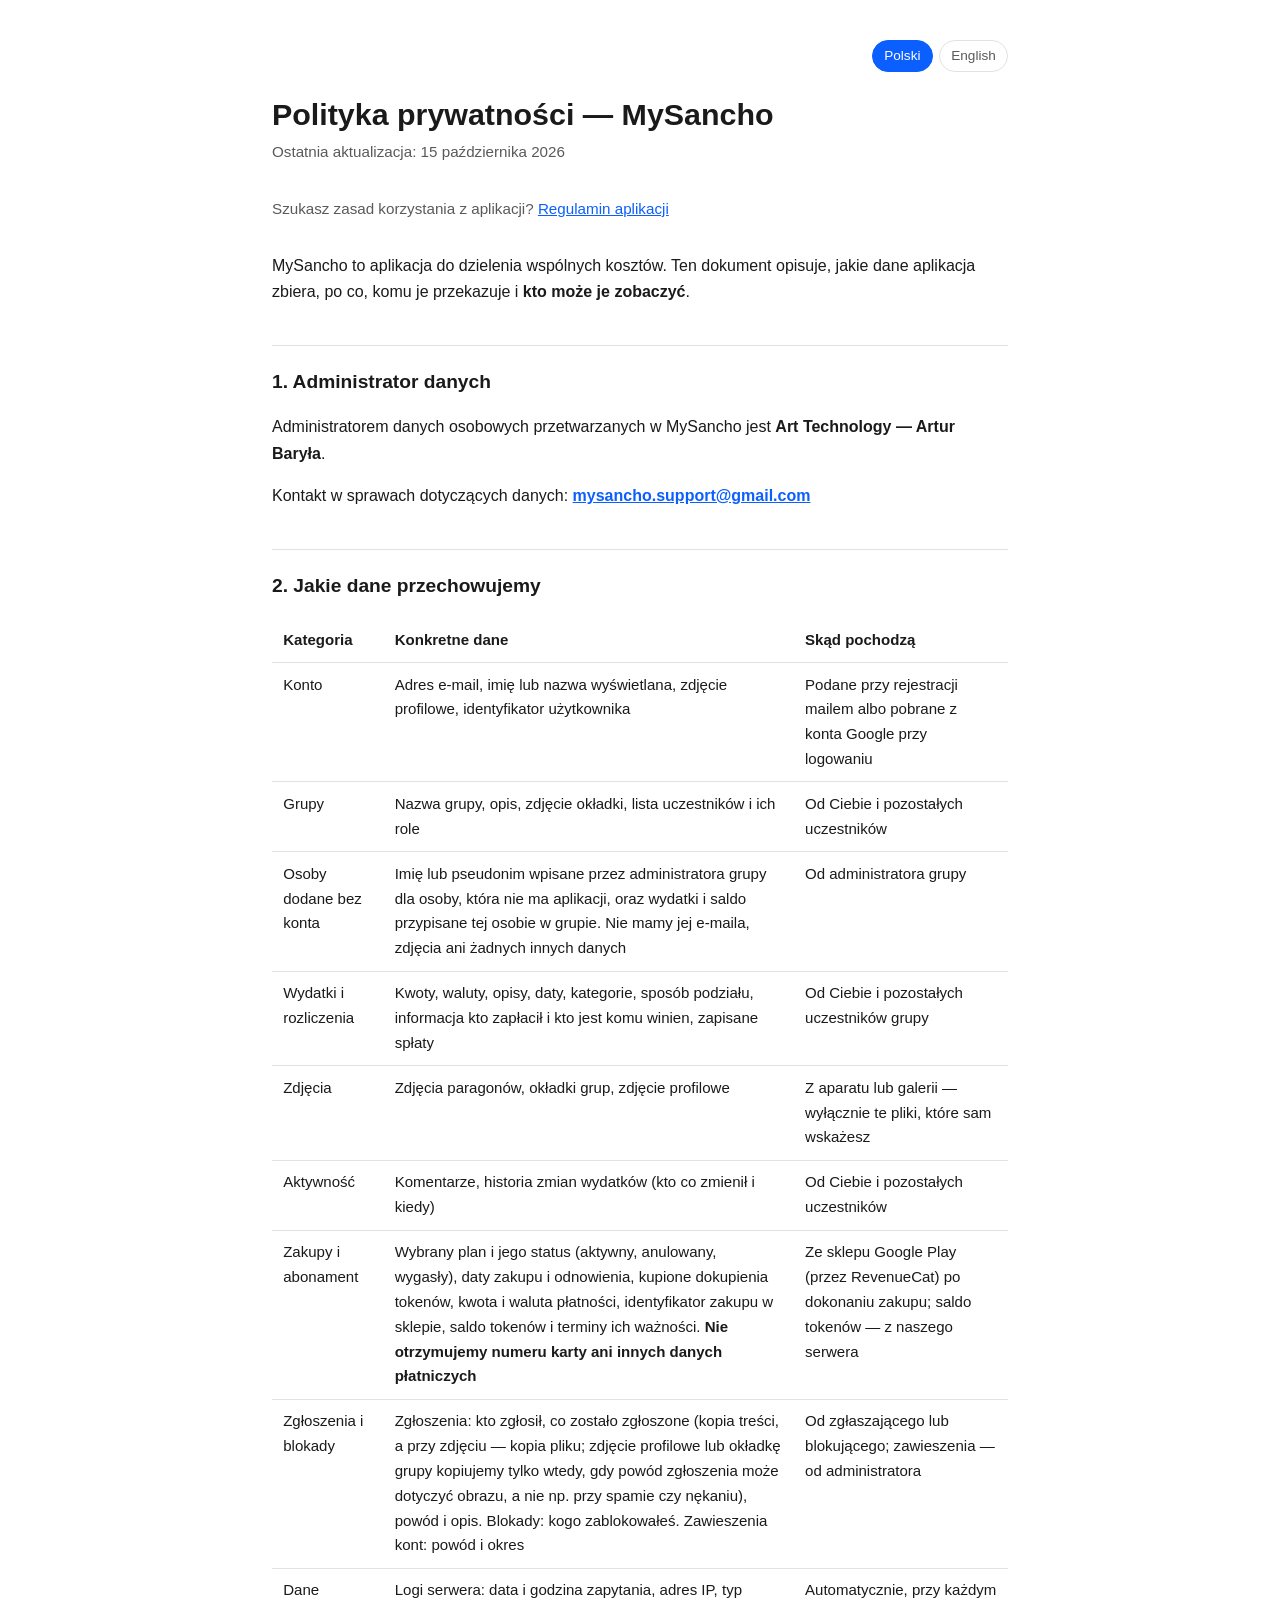
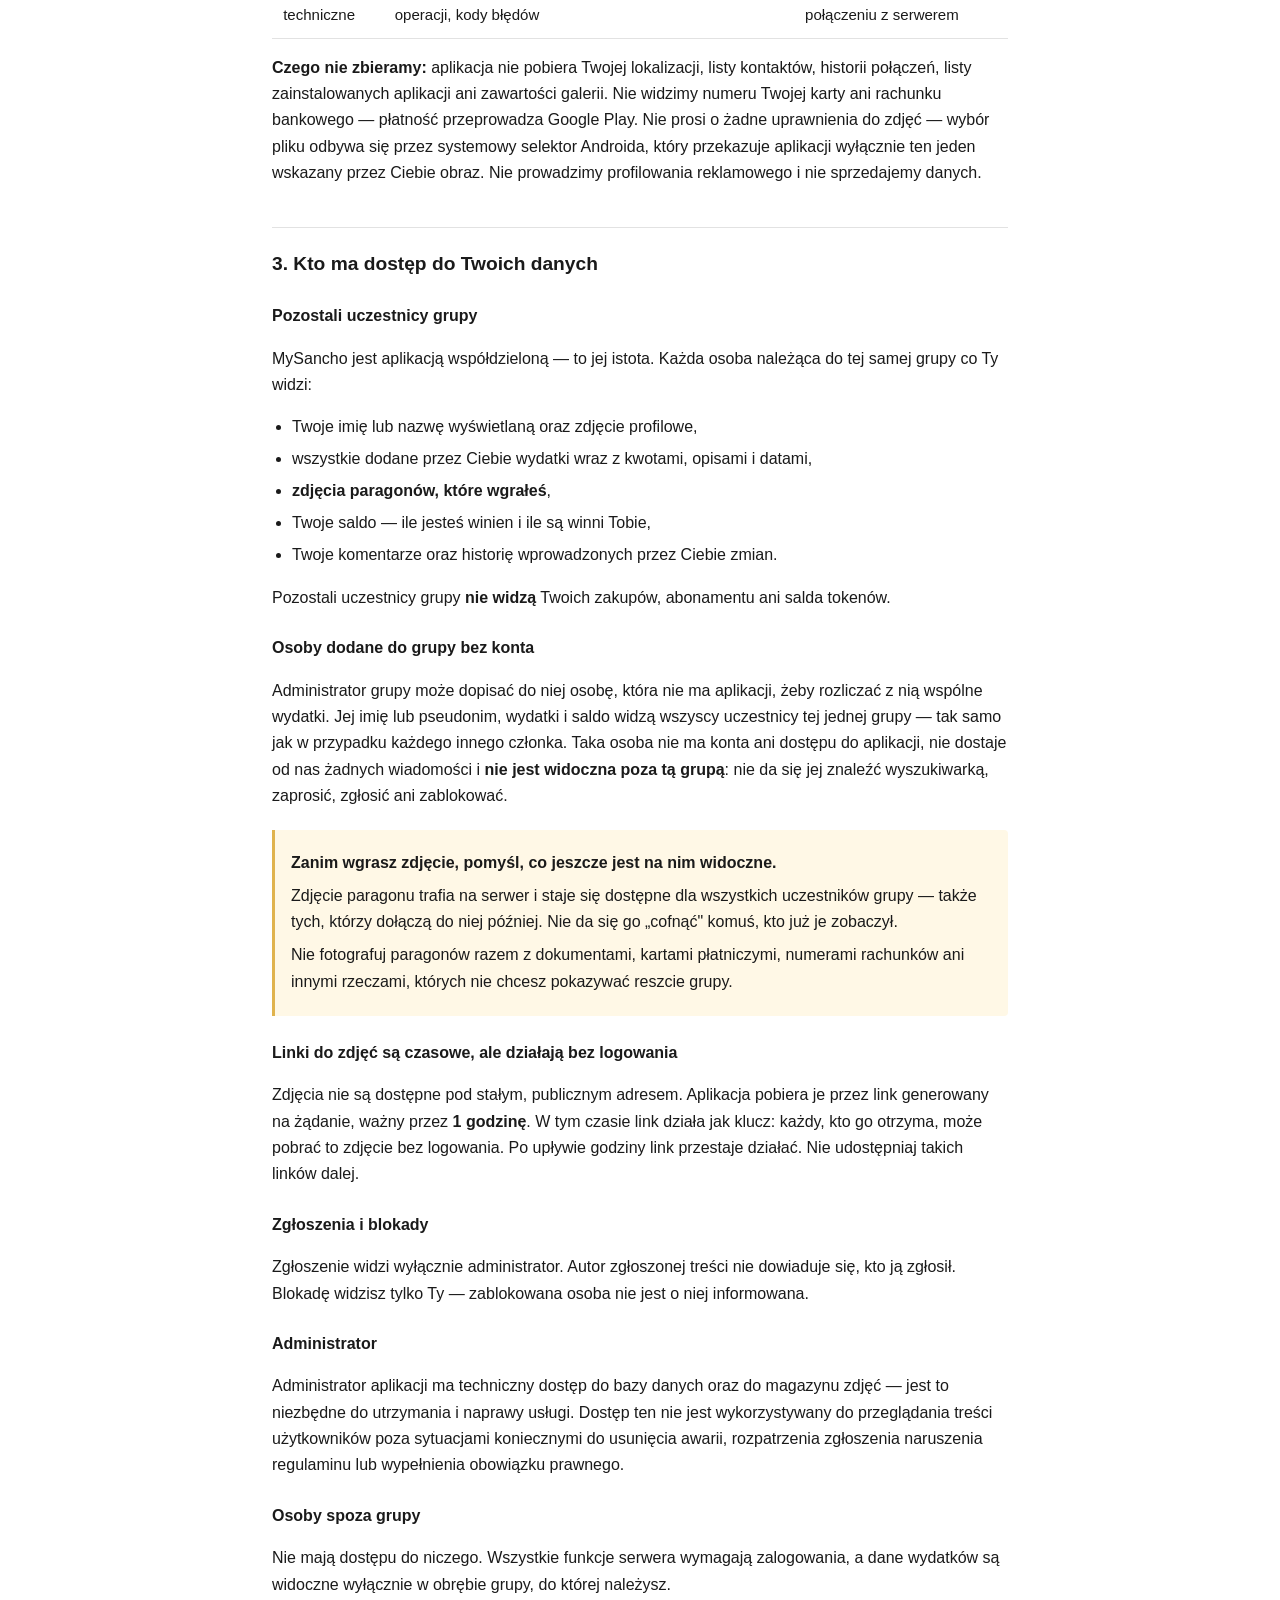
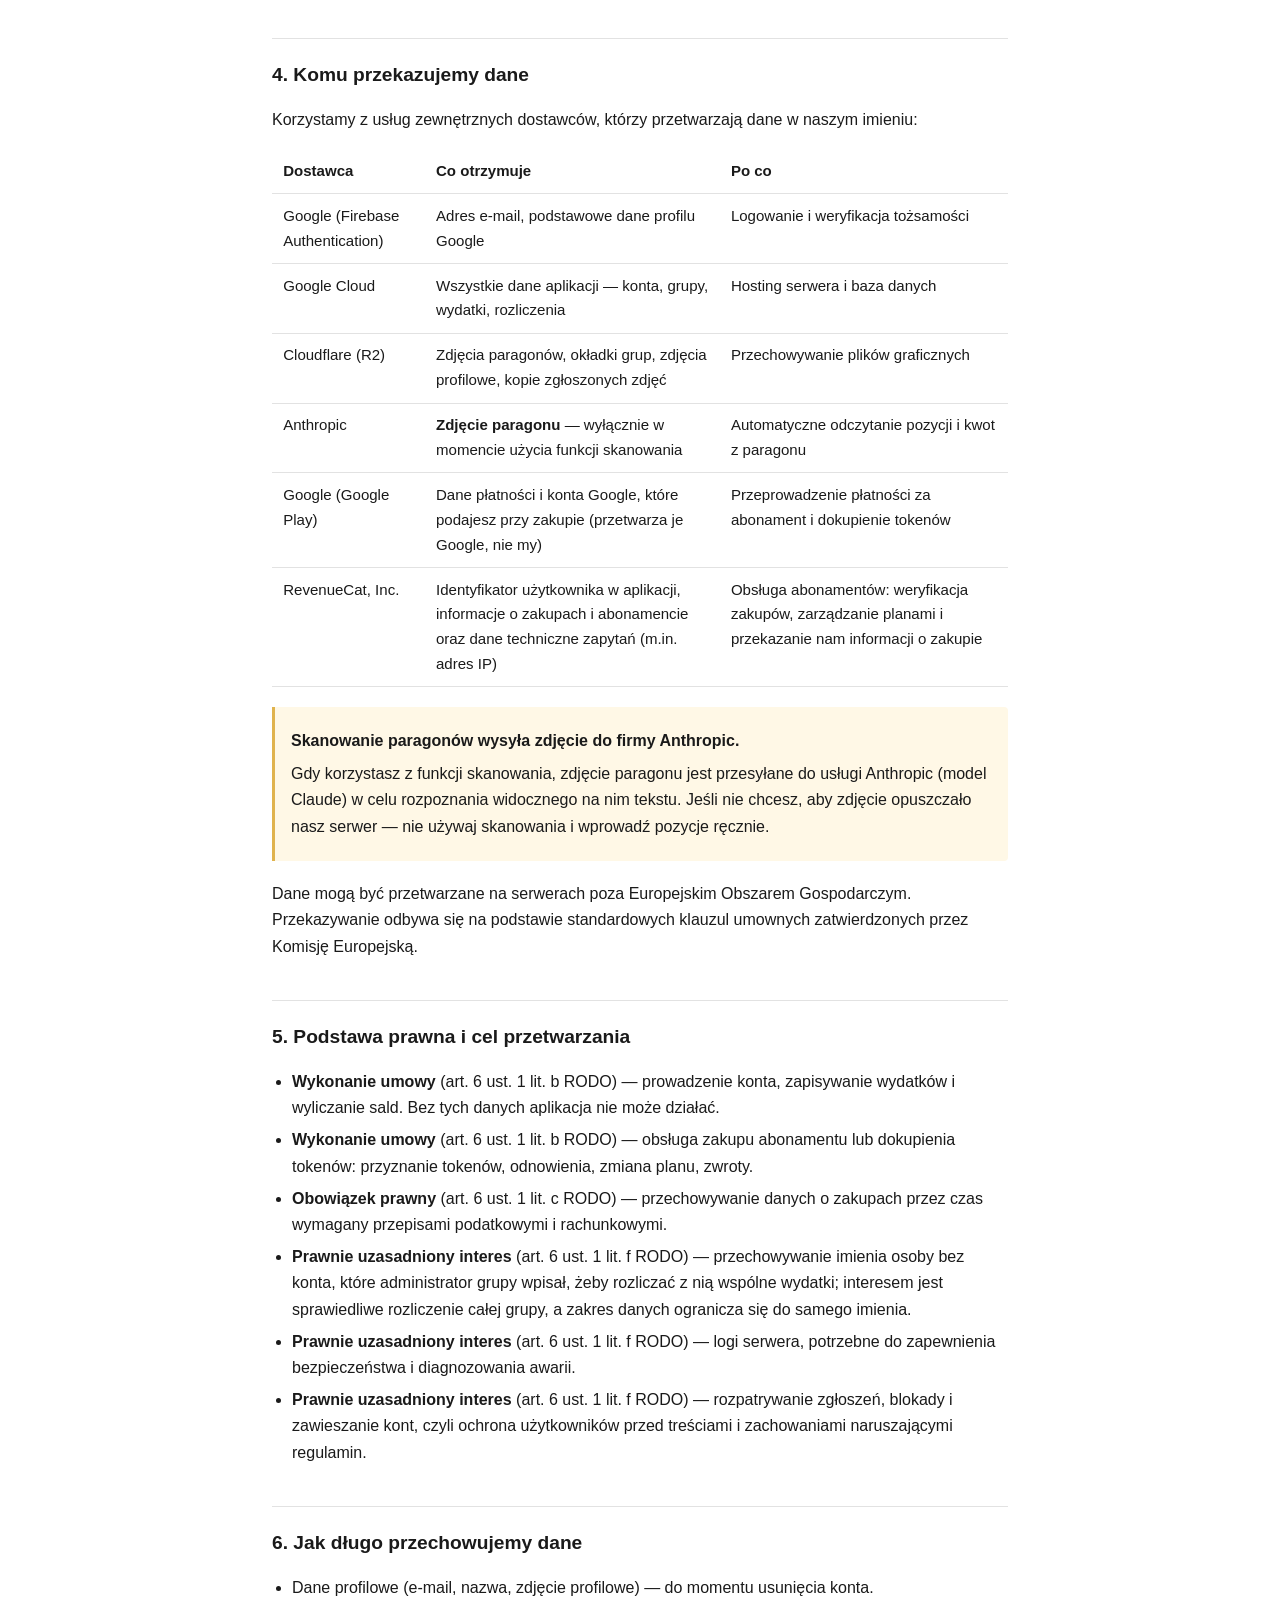
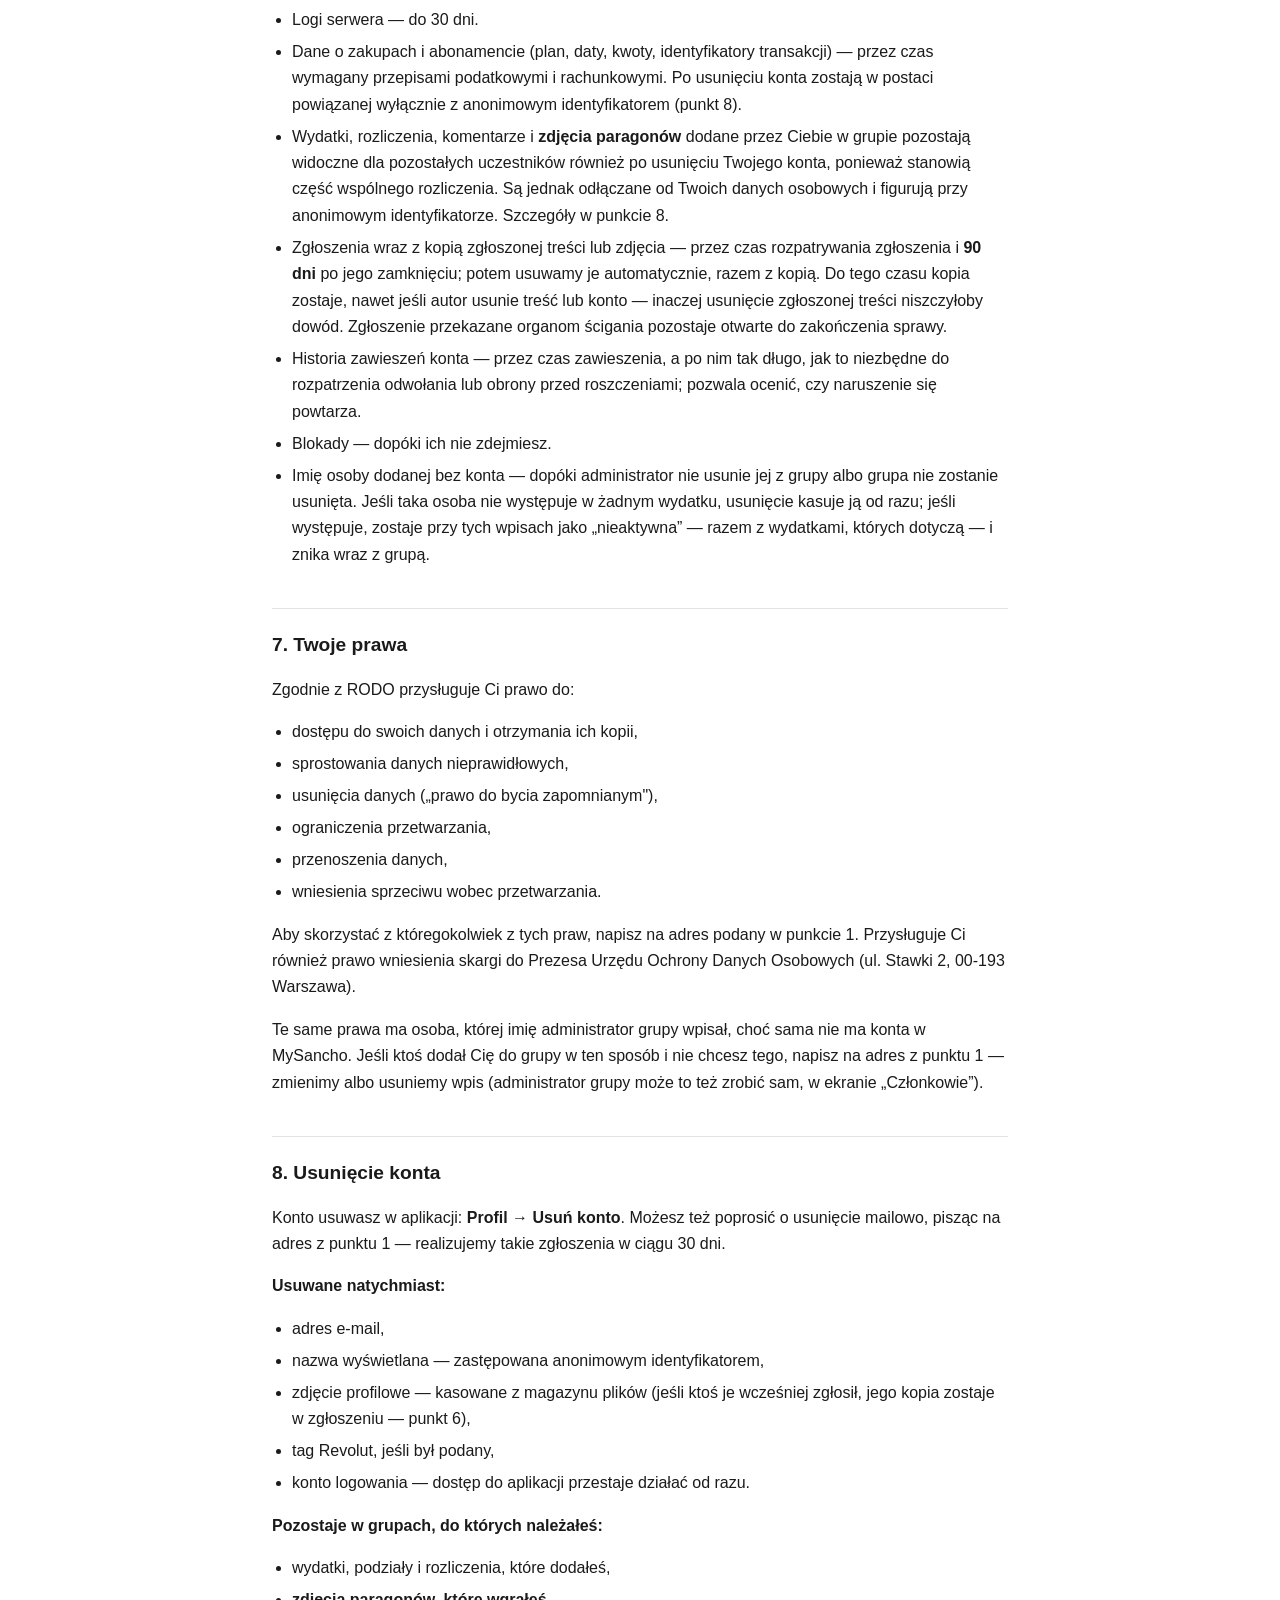
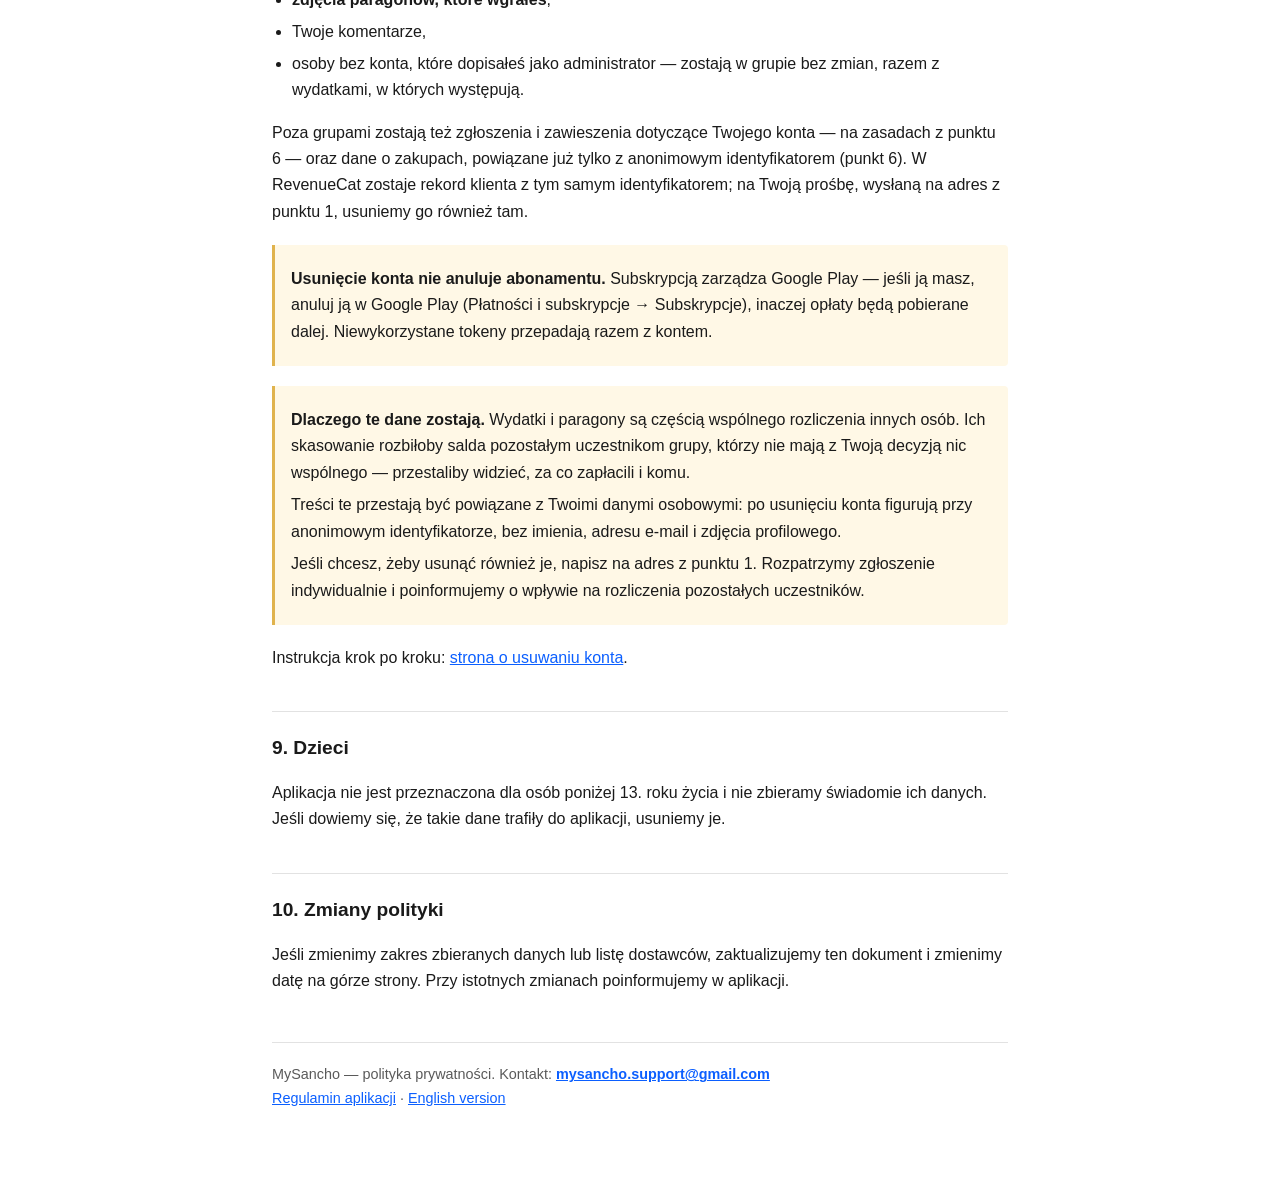
==== index.html @ 20e9b4b0 "docs: people without an account — terms exception, privacy category, retention and rights An adminis" ====
<!doctype html>
<html lang="pl">
<head>
<meta charset="utf-8">
<meta name="viewport" content="width=device-width, initial-scale=1">
<title>Polityka prywatności — MySancho</title>
<link rel="alternate" hreflang="pl" href="https://arturbaryla.github.io/mysancho-legal/">
<link rel="alternate" hreflang="en" href="https://arturbaryla.github.io/mysancho-legal/privacy-en.html">
<link rel="stylesheet" href="style.css">
</head>
<body>
<main>

<nav class="langbar" aria-label="Wybór języka">
  <a href="./" aria-current="page">Polski</a>
  <a href="privacy-en.html" hreflang="en">English</a>
</nav>

<h1>Polityka prywatności — MySancho</h1>
<p class="sub">Ostatnia aktualizacja: 15 października 2026</p>
<p class="docnav">Szukasz zasad korzystania z aplikacji? <a href="terms.html">Regulamin aplikacji</a></p>

<p>MySancho to aplikacja do dzielenia wspólnych kosztów. Ten dokument opisuje, jakie dane
aplikacja zbiera, po co, komu je przekazuje i <strong>kto może je zobaczyć</strong>.</p>

<h2>1. Administrator danych</h2>
<p>Administratorem danych osobowych przetwarzanych w MySancho jest <strong>Art Technology — Artur Baryła</strong>.</p>
<p>Kontakt w sprawach dotyczących danych: <strong><a href="mailto:mysancho.support@gmail.com">mysancho.support@gmail.com</a></strong></p>

<h2>2. Jakie dane przechowujemy</h2>

<div class="table-wrap">
<table>
  <thead>
    <tr><th>Kategoria</th><th>Konkretne dane</th><th>Skąd pochodzą</th></tr>
  </thead>
  <tbody>
    <tr>
      <td>Konto</td>
      <td>Adres e-mail, imię lub nazwa wyświetlana, zdjęcie profilowe, identyfikator użytkownika</td>
      <td>Podane przy rejestracji mailem albo pobrane z konta Google przy logowaniu</td>
    </tr>
    <tr>
      <td>Grupy</td>
      <td>Nazwa grupy, opis, zdjęcie okładki, lista uczestników i ich role</td>
      <td>Od Ciebie i pozostałych uczestników</td>
    </tr>
    <tr>
      <td>Osoby dodane bez konta</td>
      <td>Imię lub pseudonim wpisane przez administratora grupy dla osoby, która nie ma aplikacji, oraz wydatki i saldo przypisane tej osobie w grupie. Nie mamy jej e-maila, zdjęcia ani żadnych innych danych</td>
      <td>Od administratora grupy</td>
    </tr>
    <tr>
      <td>Wydatki i rozliczenia</td>
      <td>Kwoty, waluty, opisy, daty, kategorie, sposób podziału, informacja kto zapłacił i kto jest komu winien, zapisane spłaty</td>
      <td>Od Ciebie i pozostałych uczestników grupy</td>
    </tr>
    <tr>
      <td>Zdjęcia</td>
      <td>Zdjęcia paragonów, okładki grup, zdjęcie profilowe</td>
      <td>Z aparatu lub galerii — wyłącznie te pliki, które sam wskażesz</td>
    </tr>
    <tr>
      <td>Aktywność</td>
      <td>Komentarze, historia zmian wydatków (kto co zmienił i kiedy)</td>
      <td>Od Ciebie i pozostałych uczestników</td>
    </tr>
    <tr>
      <td>Zakupy i abonament</td>
      <td>Wybrany plan i jego status (aktywny, anulowany, wygasły), daty zakupu i odnowienia, kupione dokupienia tokenów, kwota i waluta płatności, identyfikator zakupu w sklepie, saldo tokenów i terminy ich ważności. <strong>Nie otrzymujemy numeru karty ani innych danych płatniczych</strong></td>
      <td>Ze sklepu Google Play (przez RevenueCat) po dokonaniu zakupu; saldo tokenów — z naszego serwera</td>
    </tr>
    <tr>
      <td>Zgłoszenia i blokady</td>
      <td>Zgłoszenia: kto zgłosił, co zostało zgłoszone (kopia treści, a przy zdjęciu — kopia pliku; zdjęcie profilowe lub okładkę grupy kopiujemy tylko wtedy, gdy powód zgłoszenia może dotyczyć obrazu, a nie np. przy spamie czy nękaniu), powód i opis. Blokady: kogo zablokowałeś. Zawieszenia kont: powód i okres</td>
      <td>Od zgłaszającego lub blokującego; zawieszenia — od administratora</td>
    </tr>
    <tr>
      <td>Dane techniczne</td>
      <td>Logi serwera: data i godzina zapytania, adres IP, typ operacji, kody błędów</td>
      <td>Automatycznie, przy każdym połączeniu z serwerem</td>
    </tr>
  </tbody>
</table>
</div>

<p><strong>Czego nie zbieramy:</strong> aplikacja nie pobiera Twojej lokalizacji, listy kontaktów,
historii połączeń, listy zainstalowanych aplikacji ani zawartości galerii. Nie widzimy numeru
Twojej karty ani rachunku bankowego — płatność przeprowadza Google Play. Nie prosi o żadne
uprawnienia do zdjęć — wybór pliku odbywa się przez systemowy selektor Androida, który
przekazuje aplikacji wyłącznie ten jeden wskazany przez Ciebie obraz. Nie prowadzimy
profilowania reklamowego i nie sprzedajemy danych.</p>

<h2>3. Kto ma dostęp do Twoich danych</h2>

<h3>Pozostali uczestnicy grupy</h3>
<p>MySancho jest aplikacją współdzieloną — to jej istota. Każda osoba należąca do tej samej grupy
co Ty widzi:</p>
<ul>
  <li>Twoje imię lub nazwę wyświetlaną oraz zdjęcie profilowe,</li>
  <li>wszystkie dodane przez Ciebie wydatki wraz z kwotami, opisami i datami,</li>
  <li><strong>zdjęcia paragonów, które wgrałeś</strong>,</li>
  <li>Twoje saldo — ile jesteś winien i ile są winni Tobie,</li>
  <li>Twoje komentarze oraz historię wprowadzonych przez Ciebie zmian.</li>
</ul>
<p>Pozostali uczestnicy grupy <strong>nie widzą</strong> Twoich zakupów, abonamentu ani salda
tokenów.</p>

<h3>Osoby dodane do grupy bez konta</h3>
<p>Administrator grupy może dopisać do niej osobę, która nie ma aplikacji, żeby rozliczać z nią
wspólne wydatki. Jej imię lub pseudonim, wydatki i saldo widzą wszyscy uczestnicy tej jednej
grupy — tak samo jak w przypadku każdego innego członka. Taka osoba nie ma konta ani dostępu do
aplikacji, nie dostaje od nas żadnych wiadomości i <strong>nie jest widoczna poza tą grupą</strong>:
nie da się jej znaleźć wyszukiwarką, zaprosić, zgłosić ani zablokować.</p>

<div class="note">
  <p><strong>Zanim wgrasz zdjęcie, pomyśl, co jeszcze jest na nim widoczne.</strong></p>
  <p>Zdjęcie paragonu trafia na serwer i staje się dostępne dla wszystkich uczestników grupy —
  także tych, którzy dołączą do niej później. Nie da się go „cofnąć" komuś, kto już je zobaczył.</p>
  <p>Nie fotografuj paragonów razem z dokumentami, kartami płatniczymi, numerami rachunków ani
  innymi rzeczami, których nie chcesz pokazywać reszcie grupy.</p>
</div>

<h3>Linki do zdjęć są czasowe, ale działają bez logowania</h3>
<p>Zdjęcia nie są dostępne pod stałym, publicznym adresem. Aplikacja pobiera je przez link
generowany na żądanie, ważny przez <strong>1 godzinę</strong>. W tym czasie link działa jak klucz:
każdy, kto go otrzyma, może pobrać to zdjęcie bez logowania. Po upływie godziny link przestaje
działać. Nie udostępniaj takich linków dalej.</p>

<h3>Zgłoszenia i blokady</h3>
<p>Zgłoszenie widzi wyłącznie administrator. Autor zgłoszonej treści nie dowiaduje się, kto ją
zgłosił. Blokadę widzisz tylko Ty — zablokowana osoba nie jest o niej informowana.</p>

<h3>Administrator</h3>
<p>Administrator aplikacji ma techniczny dostęp do bazy danych oraz do magazynu zdjęć —
jest to niezbędne do utrzymania i naprawy usługi. Dostęp ten nie jest wykorzystywany do
przeglądania treści użytkowników poza sytuacjami koniecznymi do usunięcia awarii,
rozpatrzenia zgłoszenia naruszenia regulaminu lub wypełnienia obowiązku prawnego.</p>

<h3>Osoby spoza grupy</h3>
<p>Nie mają dostępu do niczego. Wszystkie funkcje serwera wymagają zalogowania, a dane wydatków
są widoczne wyłącznie w obrębie grupy, do której należysz.</p>

<h2>4. Komu przekazujemy dane</h2>

<p>Korzystamy z usług zewnętrznych dostawców, którzy przetwarzają dane w naszym imieniu:</p>

<div class="table-wrap">
<table>
  <thead>
    <tr><th>Dostawca</th><th>Co otrzymuje</th><th>Po co</th></tr>
  </thead>
  <tbody>
    <tr>
      <td>Google (Firebase Authentication)</td>
      <td>Adres e-mail, podstawowe dane profilu Google</td>
      <td>Logowanie i weryfikacja tożsamości</td>
    </tr>
    <tr>
      <td>Google Cloud</td>
      <td>Wszystkie dane aplikacji — konta, grupy, wydatki, rozliczenia</td>
      <td>Hosting serwera i baza danych</td>
    </tr>
    <tr>
      <td>Cloudflare (R2)</td>
      <td>Zdjęcia paragonów, okładki grup, zdjęcia profilowe, kopie zgłoszonych zdjęć</td>
      <td>Przechowywanie plików graficznych</td>
    </tr>
    <tr>
      <td>Anthropic</td>
      <td><strong>Zdjęcie paragonu</strong> — wyłącznie w momencie użycia funkcji skanowania</td>
      <td>Automatyczne odczytanie pozycji i kwot z paragonu</td>
    </tr>
    <tr>
      <td>Google (Google Play)</td>
      <td>Dane płatności i konta Google, które podajesz przy zakupie (przetwarza je Google, nie my)</td>
      <td>Przeprowadzenie płatności za abonament i dokupienie tokenów</td>
    </tr>
    <tr>
      <td>RevenueCat, Inc.</td>
      <td>Identyfikator użytkownika w aplikacji, informacje o zakupach i abonamencie oraz dane techniczne zapytań (m.in. adres IP)</td>
      <td>Obsługa abonamentów: weryfikacja zakupów, zarządzanie planami i przekazanie nam informacji o zakupie</td>
    </tr>
  </tbody>
</table>
</div>

<div class="note">
  <p><strong>Skanowanie paragonów wysyła zdjęcie do firmy Anthropic.</strong></p>
  <p>Gdy korzystasz z funkcji skanowania, zdjęcie paragonu jest przesyłane do usługi Anthropic
  (model Claude) w celu rozpoznania widocznego na nim tekstu. Jeśli nie chcesz, aby zdjęcie
  opuszczało nasz serwer — nie używaj skanowania i wprowadź pozycje ręcznie.</p>
</div>

<p>Dane mogą być przetwarzane na serwerach poza Europejskim Obszarem Gospodarczym.
Przekazywanie odbywa się na podstawie standardowych klauzul umownych zatwierdzonych przez
Komisję Europejską.</p>

<h2>5. Podstawa prawna i cel przetwarzania</h2>
<ul>
  <li><strong>Wykonanie umowy</strong> (art. 6 ust. 1 lit. b RODO) — prowadzenie konta, zapisywanie
  wydatków i wyliczanie sald. Bez tych danych aplikacja nie może działać.</li>
  <li><strong>Wykonanie umowy</strong> (art. 6 ust. 1 lit. b RODO) — obsługa zakupu abonamentu
  lub dokupienia tokenów: przyznanie tokenów, odnowienia, zmiana planu, zwroty.</li>
  <li><strong>Obowiązek prawny</strong> (art. 6 ust. 1 lit. c RODO) — przechowywanie danych
  o zakupach przez czas wymagany przepisami podatkowymi i rachunkowymi.</li>
  <li><strong>Prawnie uzasadniony interes</strong> (art. 6 ust. 1 lit. f RODO) — przechowywanie
  imienia osoby bez konta, które administrator grupy wpisał, żeby rozliczać z nią wspólne
  wydatki; interesem jest sprawiedliwe rozliczenie całej grupy, a zakres danych ogranicza się do
  samego imienia.</li>
  <li><strong>Prawnie uzasadniony interes</strong> (art. 6 ust. 1 lit. f RODO) — logi serwera,
  potrzebne do zapewnienia bezpieczeństwa i diagnozowania awarii.</li>
  <li><strong>Prawnie uzasadniony interes</strong> (art. 6 ust. 1 lit. f RODO) — rozpatrywanie
  zgłoszeń, blokady i zawieszanie kont, czyli ochrona użytkowników przed treściami
  i zachowaniami naruszającymi regulamin.</li>
</ul>

<h2>6. Jak długo przechowujemy dane</h2>
<ul>
  <li>Dane profilowe (e-mail, nazwa, zdjęcie profilowe) — do momentu usunięcia konta.</li>
  <li>Logi serwera — do 30 dni.</li>
  <li>Dane o zakupach i abonamencie (plan, daty, kwoty, identyfikatory transakcji) — przez czas
  wymagany przepisami podatkowymi i rachunkowymi. Po usunięciu konta zostają w postaci powiązanej
  wyłącznie z anonimowym identyfikatorem (punkt 8).</li>
  <li>Wydatki, rozliczenia, komentarze i <strong>zdjęcia paragonów</strong> dodane przez Ciebie
  w grupie pozostają widoczne dla pozostałych uczestników również po usunięciu Twojego konta,
  ponieważ stanowią część wspólnego rozliczenia. Są jednak odłączane od Twoich danych osobowych
  i figurują przy anonimowym identyfikatorze. Szczegóły w punkcie 8.</li>
  <li>Zgłoszenia wraz z kopią zgłoszonej treści lub zdjęcia — przez czas rozpatrywania
  zgłoszenia i <strong>90 dni</strong> po jego zamknięciu; potem usuwamy je automatycznie, razem
  z kopią. Do tego czasu kopia zostaje, nawet jeśli autor usunie treść lub konto — inaczej
  usunięcie zgłoszonej treści niszczyłoby dowód. Zgłoszenie przekazane organom ścigania
  pozostaje otwarte do zakończenia sprawy.</li>
  <li>Historia zawieszeń konta — przez czas zawieszenia, a po nim tak długo, jak to niezbędne
  do rozpatrzenia odwołania lub obrony przed roszczeniami; pozwala ocenić, czy naruszenie się
  powtarza.</li>
  <li>Blokady — dopóki ich nie zdejmiesz.</li>
  <li>Imię osoby dodanej bez konta — dopóki administrator nie usunie jej z grupy albo grupa nie
  zostanie usunięta. Jeśli taka osoba nie występuje w żadnym wydatku, usunięcie kasuje ją od razu;
  jeśli występuje, zostaje przy tych wpisach jako „nieaktywna” — razem z wydatkami, których
  dotyczą — i znika wraz z grupą.</li>
</ul>

<h2>7. Twoje prawa</h2>
<p>Zgodnie z RODO przysługuje Ci prawo do:</p>
<ul>
  <li>dostępu do swoich danych i otrzymania ich kopii,</li>
  <li>sprostowania danych nieprawidłowych,</li>
  <li>usunięcia danych („prawo do bycia zapomnianym"),</li>
  <li>ograniczenia przetwarzania,</li>
  <li>przenoszenia danych,</li>
  <li>wniesienia sprzeciwu wobec przetwarzania.</li>
</ul>
<p>Aby skorzystać z któregokolwiek z tych praw, napisz na adres podany w punkcie 1.
Przysługuje Ci również prawo wniesienia skargi do Prezesa Urzędu Ochrony Danych Osobowych
(ul. Stawki 2, 00-193 Warszawa).</p>
<p>Te same prawa ma osoba, której imię administrator grupy wpisał, choć sama nie ma konta w
MySancho. Jeśli ktoś dodał Cię do grupy w ten sposób i nie chcesz tego, napisz na adres z punktu 1
— zmienimy albo usuniemy wpis (administrator grupy może to też zrobić sam, w ekranie
„Członkowie”).</p>

<h2>8. Usunięcie konta</h2>
<p>Konto usuwasz w aplikacji: <strong>Profil → Usuń konto</strong>. Możesz też poprosić o usunięcie
mailowo, pisząc na adres z punktu 1 — realizujemy takie zgłoszenia w ciągu 30 dni.</p>

<p><strong>Usuwane natychmiast:</strong></p>
<ul>
  <li>adres e-mail,</li>
  <li>nazwa wyświetlana — zastępowana anonimowym identyfikatorem,</li>
  <li>zdjęcie profilowe — kasowane z magazynu plików (jeśli ktoś je wcześniej zgłosił, jego
  kopia zostaje w zgłoszeniu — punkt 6),</li>
  <li>tag Revolut, jeśli był podany,</li>
  <li>konto logowania — dostęp do aplikacji przestaje działać od razu.</li>
</ul>

<p><strong>Pozostaje w grupach, do których należałeś:</strong></p>
<ul>
  <li>wydatki, podziały i rozliczenia, które dodałeś,</li>
  <li><strong>zdjęcia paragonów, które wgrałeś</strong>,</li>
  <li>Twoje komentarze,</li>
  <li>osoby bez konta, które dopisałeś jako administrator — zostają w grupie bez zmian, razem
  z wydatkami, w których występują.</li>
</ul>

<p>Poza grupami zostają też zgłoszenia i zawieszenia dotyczące Twojego konta — na zasadach
z punktu 6 — oraz dane o zakupach, powiązane już tylko z anonimowym identyfikatorem (punkt 6).
W RevenueCat zostaje rekord klienta z tym samym identyfikatorem; na Twoją prośbę, wysłaną na adres
z punktu 1, usuniemy go również tam.</p>

<div class="note">
  <p><strong>Usunięcie konta nie anuluje abonamentu.</strong> Subskrypcją zarządza Google Play —
  jeśli ją masz, anuluj ją w Google Play (Płatności i subskrypcje → Subskrypcje), inaczej opłaty
  będą pobierane dalej. Niewykorzystane tokeny przepadają razem z kontem.</p>
</div>

<div class="note">
  <p><strong>Dlaczego te dane zostają.</strong> Wydatki i paragony są częścią wspólnego rozliczenia
  innych osób. Ich skasowanie rozbiłoby salda pozostałym uczestnikom grupy, którzy nie mają z Twoją
  decyzją nic wspólnego — przestaliby widzieć, za co zapłacili i komu.</p>
  <p>Treści te przestają być powiązane z Twoimi danymi osobowymi: po usunięciu konta figurują przy
  anonimowym identyfikatorze, bez imienia, adresu e-mail i zdjęcia profilowego.</p>
  <p>Jeśli chcesz, żeby usunąć również je, napisz na adres z punktu 1. Rozpatrzymy zgłoszenie
  indywidualnie i poinformujemy o wpływie na rozliczenia pozostałych uczestników.</p>
</div>

<p>Instrukcja krok po kroku: <a href="deletion.html">strona o usuwaniu konta</a>.</p>

<h2>9. Dzieci</h2>
<p>Aplikacja nie jest przeznaczona dla osób poniżej 13. roku życia i nie zbieramy świadomie ich
danych. Jeśli dowiemy się, że takie dane trafiły do aplikacji, usuniemy je.</p>

<h2>10. Zmiany polityki</h2>
<p>Jeśli zmienimy zakres zbieranych danych lub listę dostawców, zaktualizujemy ten dokument
i zmienimy datę na górze strony. Przy istotnych zmianach poinformujemy w aplikacji.</p>

<footer>
  MySancho — polityka prywatności. Kontakt: <strong><a href="mailto:mysancho.support@gmail.com">mysancho.support@gmail.com</a></strong><br>
  <a href="terms.html">Regulamin aplikacji</a> · <a href="privacy-en.html">English version</a>
</footer>

</main>
</body>
</html>
---- style.css ----
/* Wspólne style dokumentów prawnych MySancho.
   Wyciągnięte z index.html, gdy dokumentów zrobiło się cztery (PL/EN × polityka/regulamin) —
   utrzymywanie czterech kopii tych samych reguł kończy się rozjazdem wyglądu. */

:root {
  --bg: #ffffff; --fg: #1a1a1a; --muted: #5a5a5a;
  --line: #e2e2e2; --accent: #0b5fff; --warn-bg: #fff8e6; --warn-line: #e0b34d;
}
@media (prefers-color-scheme: dark) {
  :root {
    --bg: #14161a; --fg: #e8e8e8; --muted: #a0a4ab;
    --line: #2c3037; --accent: #6fa0ff; --warn-bg: #2b2413; --warn-line: #7a6220;
  }
}
* { box-sizing: border-box; }
body {
  margin: 0; padding: 2.5rem 1.25rem 5rem;
  background: var(--bg); color: var(--fg);
  font: 16px/1.65 -apple-system, BlinkMacSystemFont, "Segoe UI", Roboto, Helvetica, Arial, sans-serif;
}
main { max-width: 46rem; margin: 0 auto; }
h1 { font-size: 1.9rem; line-height: 1.2; margin: 0 0 .35rem; }
h2 { font-size: 1.2rem; margin: 2.5rem 0 .75rem; padding-top: 1.25rem; border-top: 1px solid var(--line); }
h3 { font-size: 1rem; margin: 1.5rem 0 .5rem; }
.sub { color: var(--muted); margin: 0 0 2rem; font-size: .95rem; }
ul { padding-left: 1.25rem; }
li { margin: .35rem 0; }
a { color: var(--accent); }
code { background: rgba(128,128,128,.15); padding: .1em .35em; border-radius: 3px; font-size: .9em; }
.table-wrap { overflow-x: auto; margin: 1rem 0; }
table { border-collapse: collapse; width: 100%; min-width: 34rem; font-size: .94rem; }
th, td { text-align: left; padding: .6rem .7rem; border-bottom: 1px solid var(--line); vertical-align: top; }
th { font-weight: 600; }
.note {
  background: var(--warn-bg); border-left: 3px solid var(--warn-line);
  padding: .9rem 1rem; margin: 1.25rem 0; border-radius: 0 4px 4px 0;
}
.note p { margin: .4rem 0; }
footer { margin-top: 3rem; padding-top: 1.25rem; border-top: 1px solid var(--line); color: var(--muted); font-size: .9rem; }

/* Przełącznik języka — para pigułek w prawym górnym rogu. Aktywny język jest
   oznaczony aria-current, żeby czytnik ekranu też wiedział, gdzie jesteśmy. */
.langbar {
  display: flex; gap: .4rem; justify-content: flex-end;
  margin: 0 0 1.5rem; font-size: .85rem;
}
.langbar a {
  padding: .25rem .7rem; border: 1px solid var(--line);
  border-radius: 999px; text-decoration: none; color: var(--muted);
}
.langbar a[aria-current="page"] {
  background: var(--accent); border-color: var(--accent); color: #fff;
}

/* Odnośnik do drugiego dokumentu w tym samym języku. */
.docnav { margin: 0 0 2rem; font-size: .95rem; color: var(--muted); }
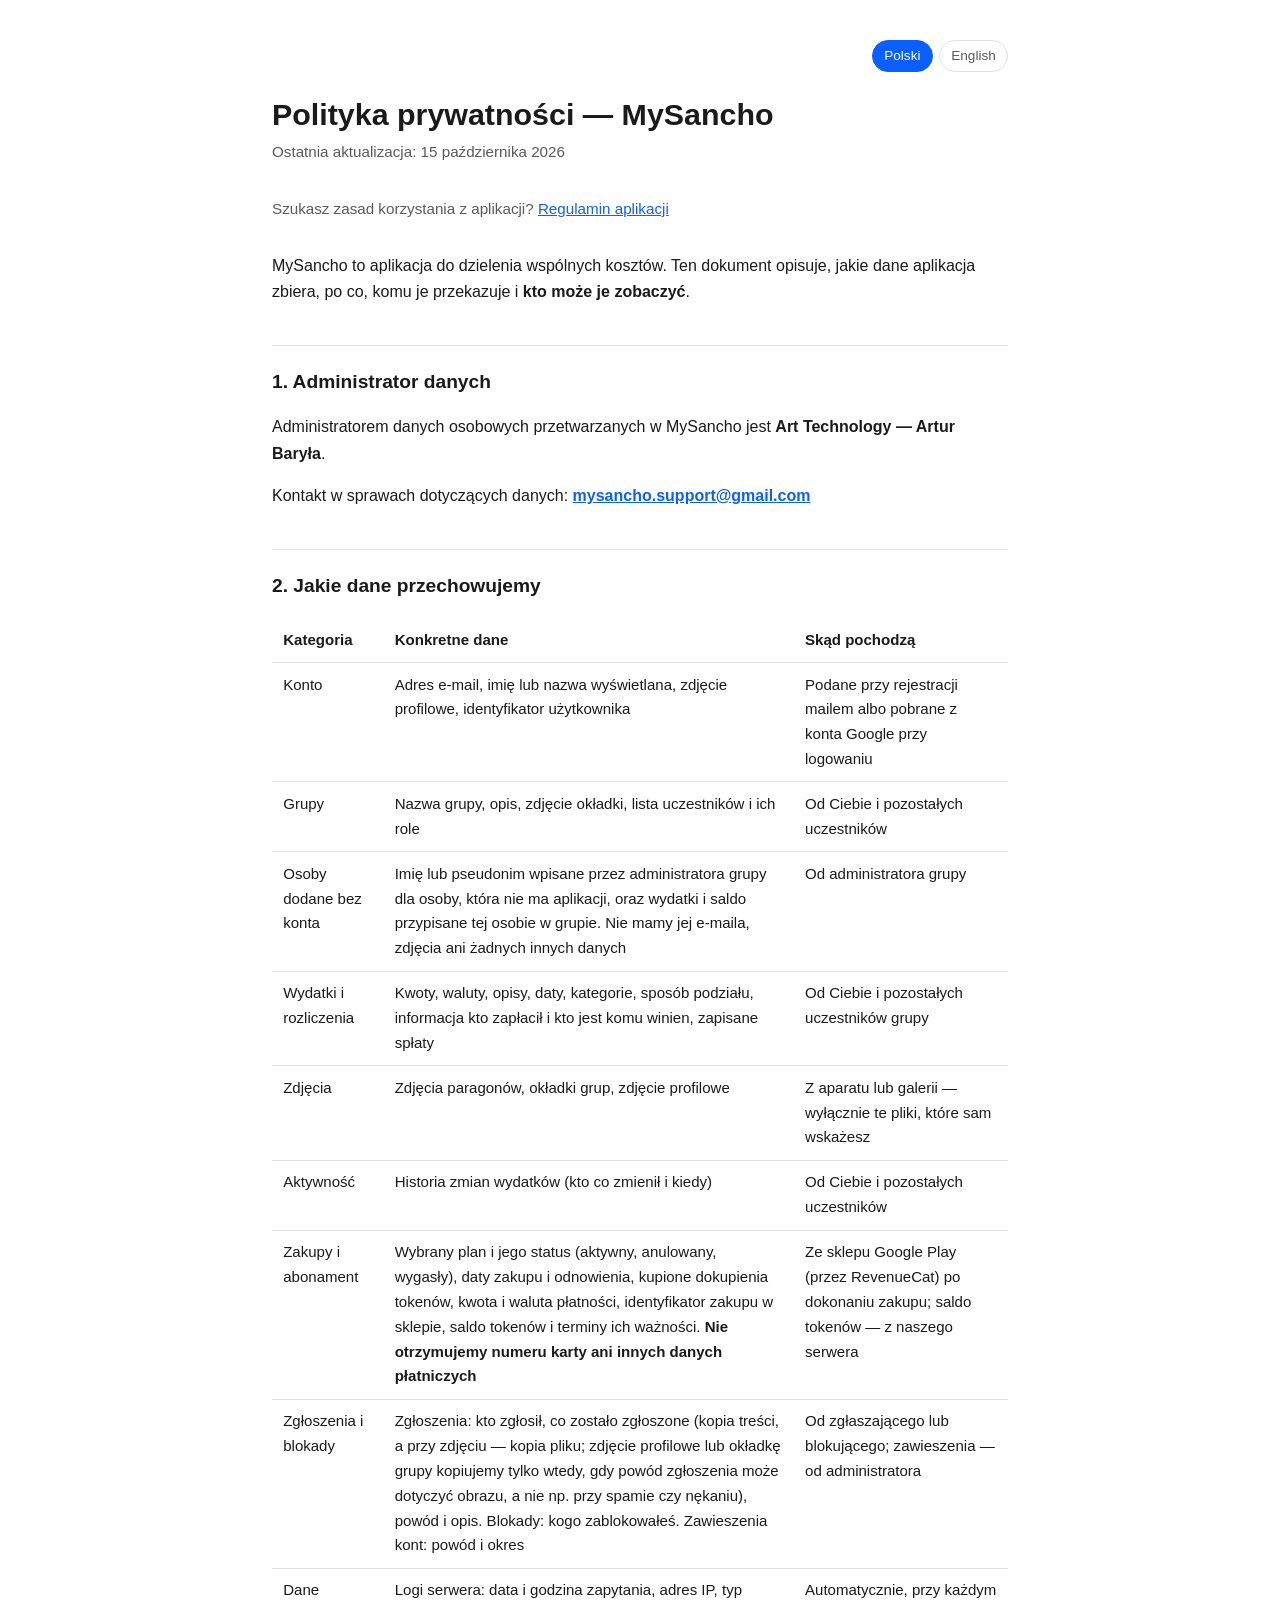
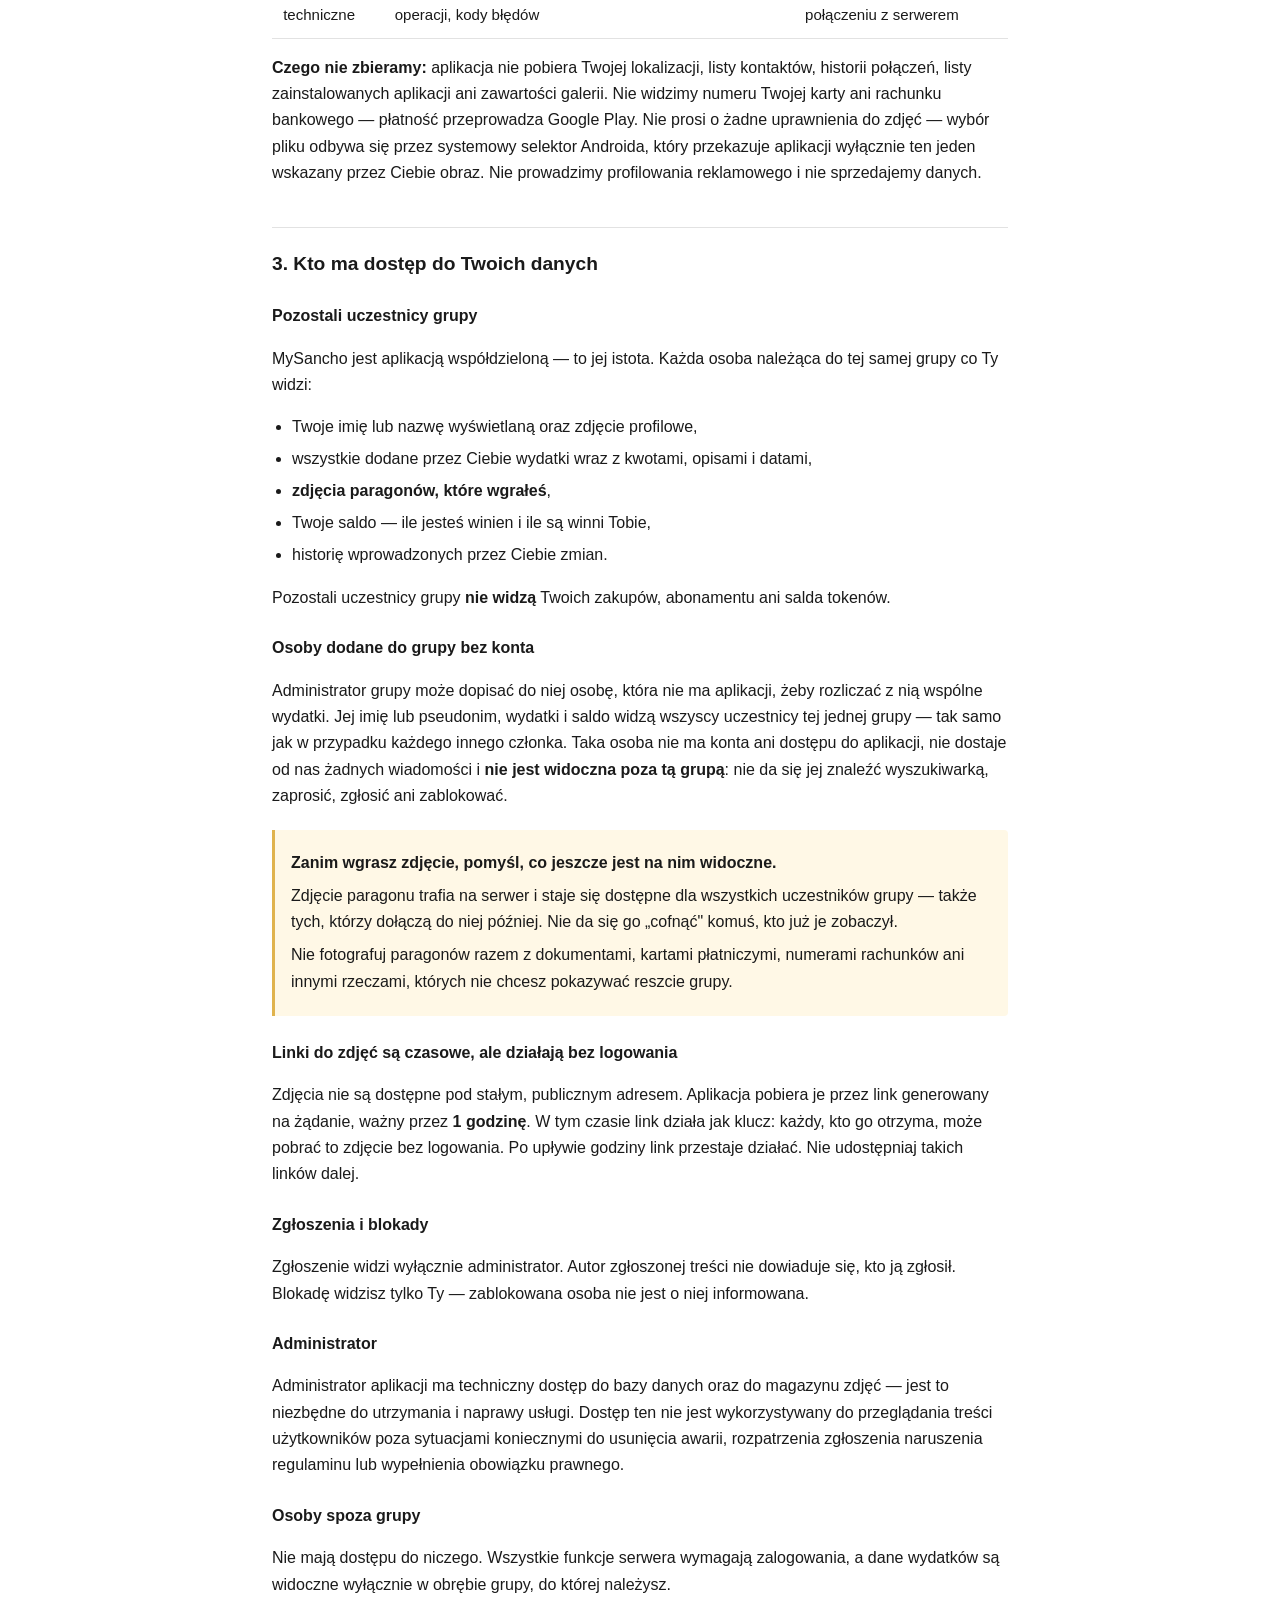
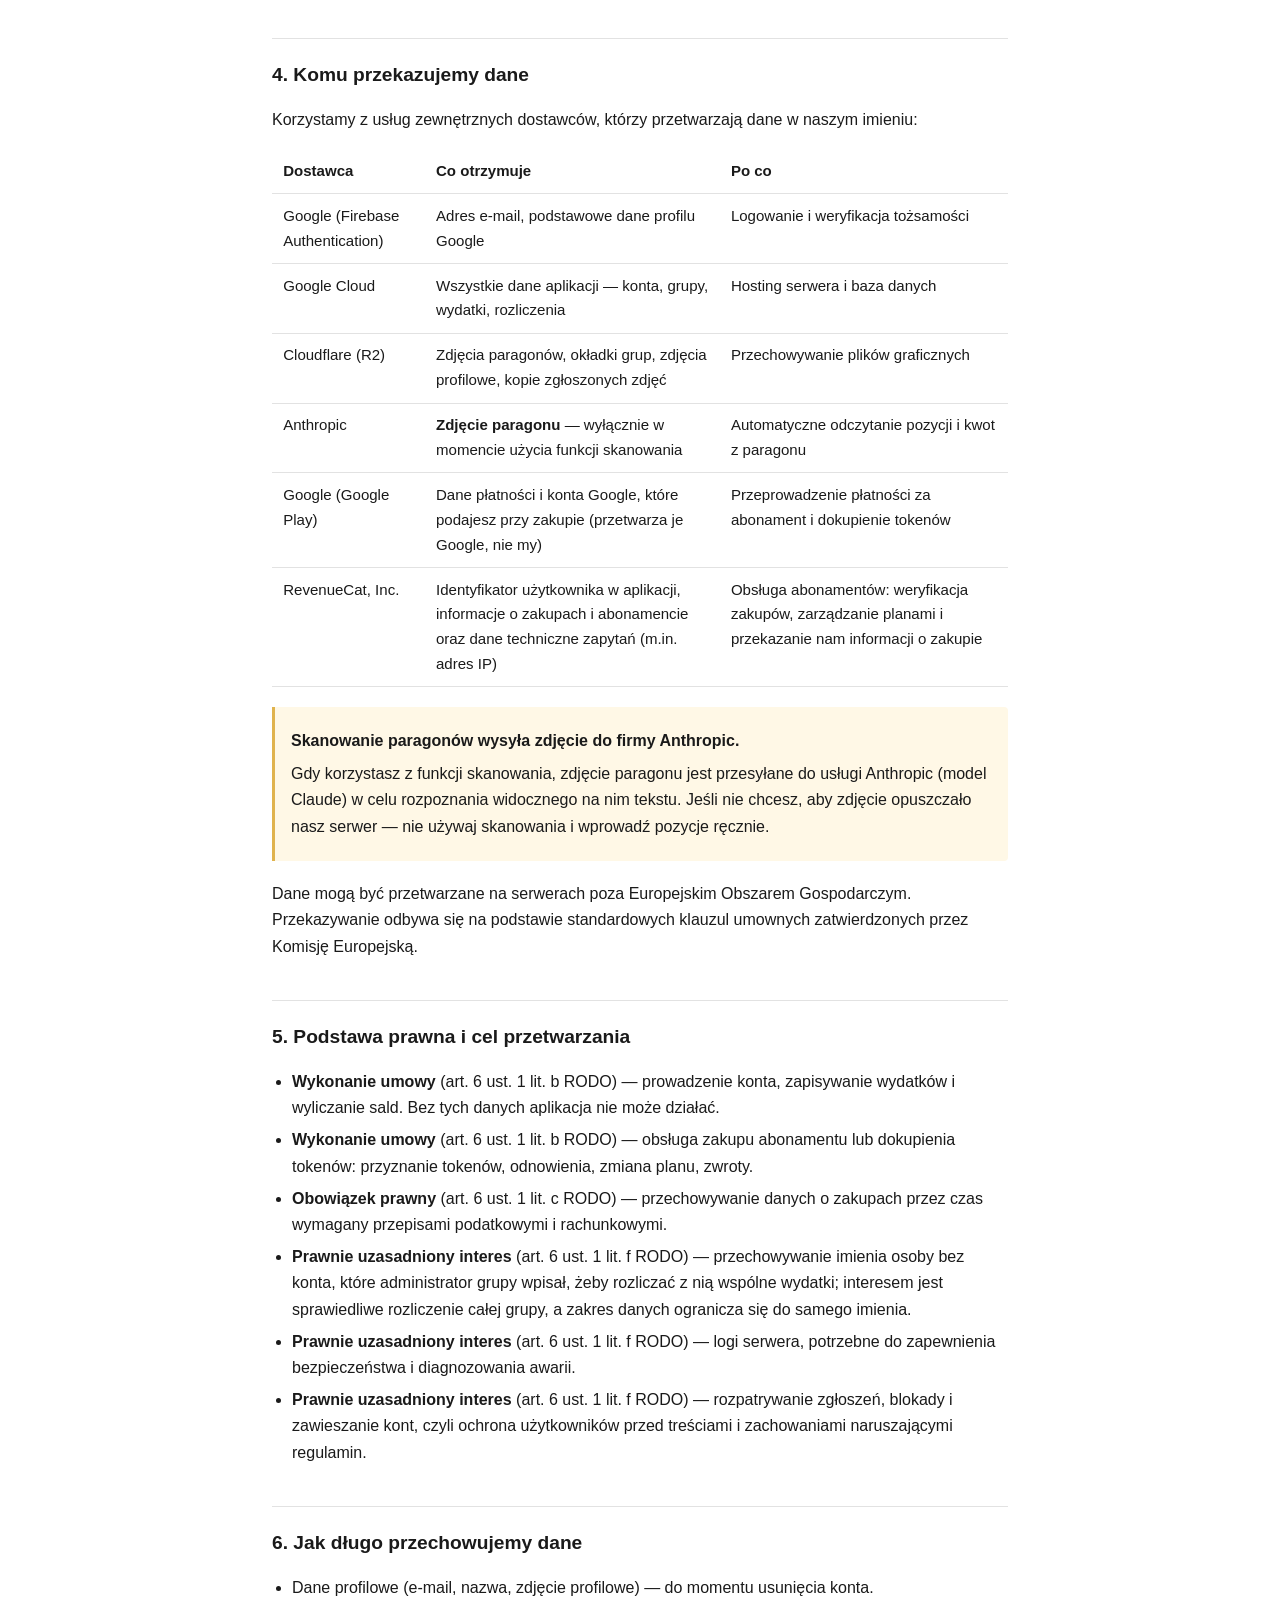
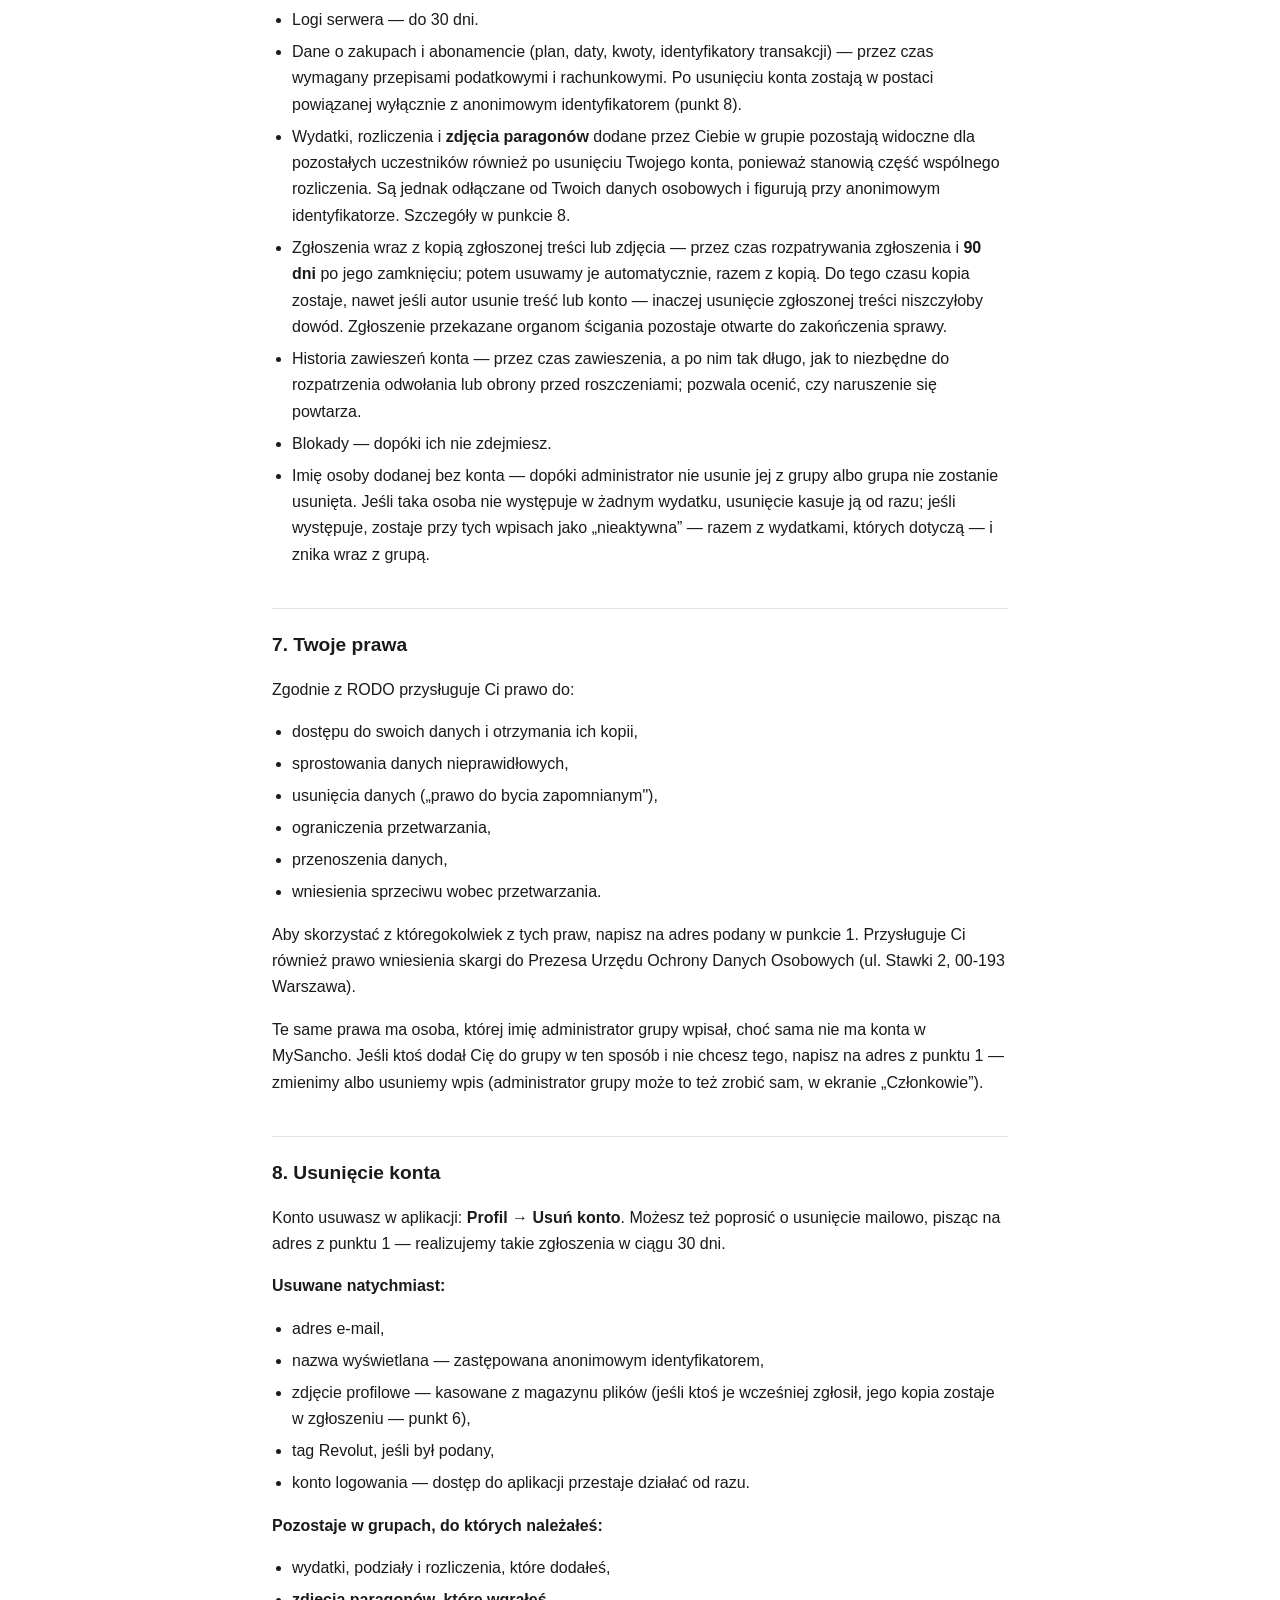
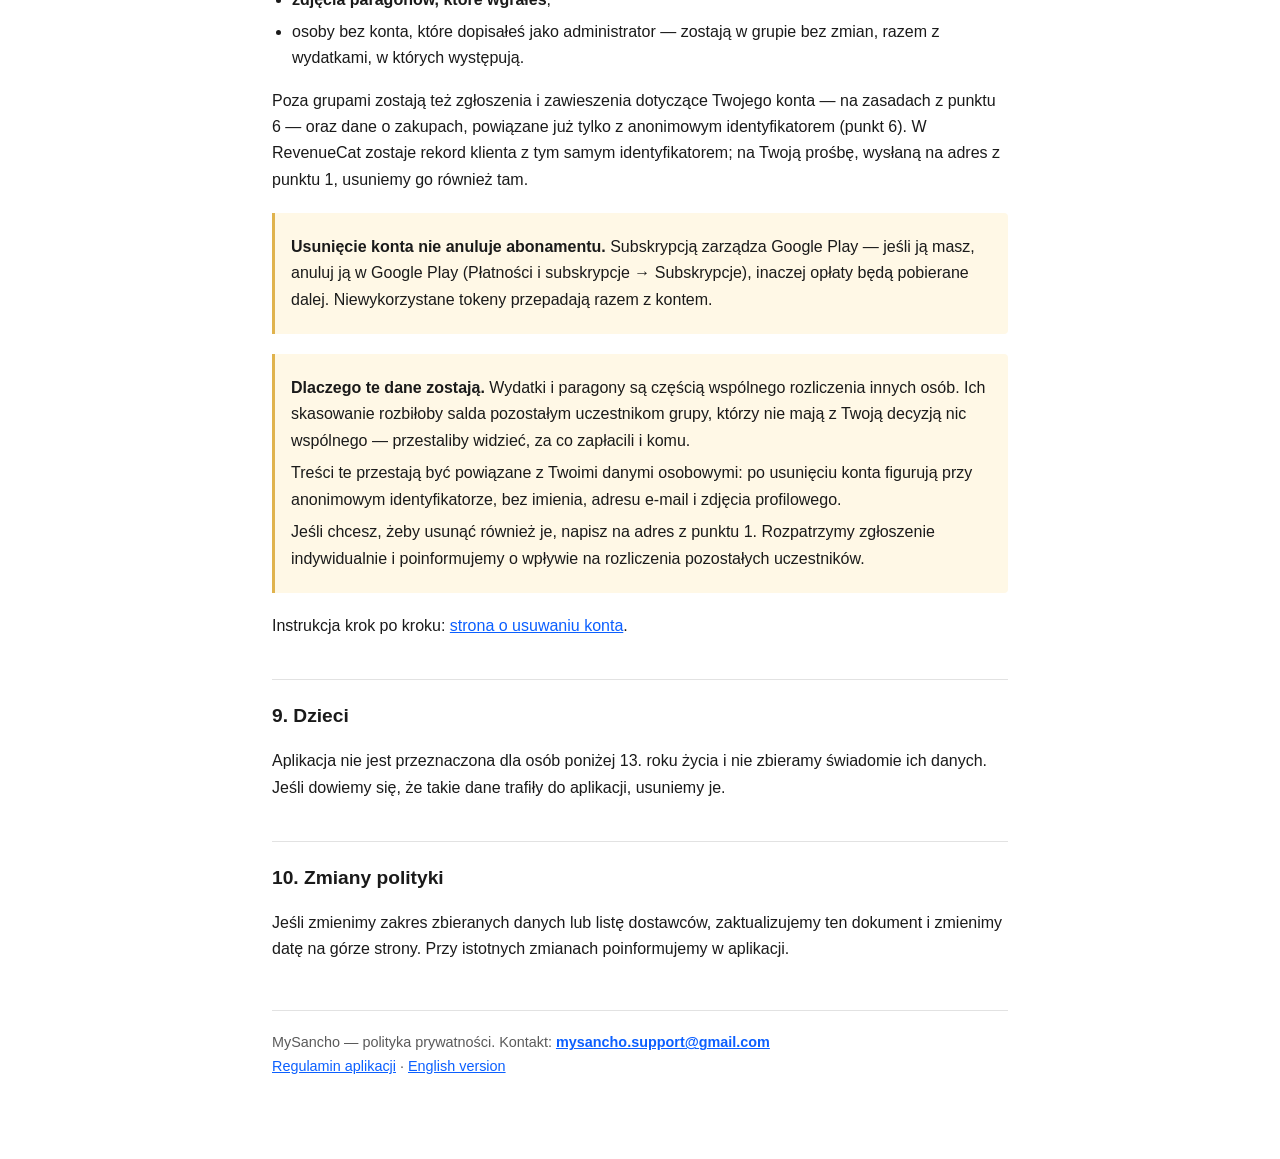
==== commit 04124f1c: "docs: comments are gone from the app — removed from the terms, privacy policy and deletion pages PL " ====
--- a/index.html
+++ b/index.html
@@ -62,7 +62,7 @@
     </tr>
     <tr>
       <td>Aktywność</td>
-      <td>Komentarze, historia zmian wydatków (kto co zmienił i kiedy)</td>
+      <td>Historia zmian wydatków (kto co zmienił i kiedy)</td>
       <td>Od Ciebie i pozostałych uczestników</td>
     </tr>
     <tr>
@@ -101,7 +101,7 @@
   <li>wszystkie dodane przez Ciebie wydatki wraz z kwotami, opisami i datami,</li>
   <li><strong>zdjęcia paragonów, które wgrałeś</strong>,</li>
   <li>Twoje saldo — ile jesteś winien i ile są winni Tobie,</li>
-  <li>Twoje komentarze oraz historię wprowadzonych przez Ciebie zmian.</li>
+  <li>historię wprowadzonych przez Ciebie zmian.</li>
 </ul>
 <p>Pozostali uczestnicy grupy <strong>nie widzą</strong> Twoich zakupów, abonamentu ani salda
 tokenów.</p>
@@ -222,7 +222,7 @@
   <li>Dane o zakupach i abonamencie (plan, daty, kwoty, identyfikatory transakcji) — przez czas
   wymagany przepisami podatkowymi i rachunkowymi. Po usunięciu konta zostają w postaci powiązanej
   wyłącznie z anonimowym identyfikatorem (punkt 8).</li>
-  <li>Wydatki, rozliczenia, komentarze i <strong>zdjęcia paragonów</strong> dodane przez Ciebie
+  <li>Wydatki, rozliczenia i <strong>zdjęcia paragonów</strong> dodane przez Ciebie
   w grupie pozostają widoczne dla pozostałych uczestników również po usunięciu Twojego konta,
   ponieważ stanowią część wspólnego rozliczenia. Są jednak odłączane od Twoich danych osobowych
   i figurują przy anonimowym identyfikatorze. Szczegóły w punkcie 8.</li>
@@ -277,7 +277,6 @@
 <ul>
   <li>wydatki, podziały i rozliczenia, które dodałeś,</li>
   <li><strong>zdjęcia paragonów, które wgrałeś</strong>,</li>
-  <li>Twoje komentarze,</li>
   <li>osoby bez konta, które dopisałeś jako administrator — zostają w grupie bez zmian, razem
   z wydatkami, w których występują.</li>
 </ul>
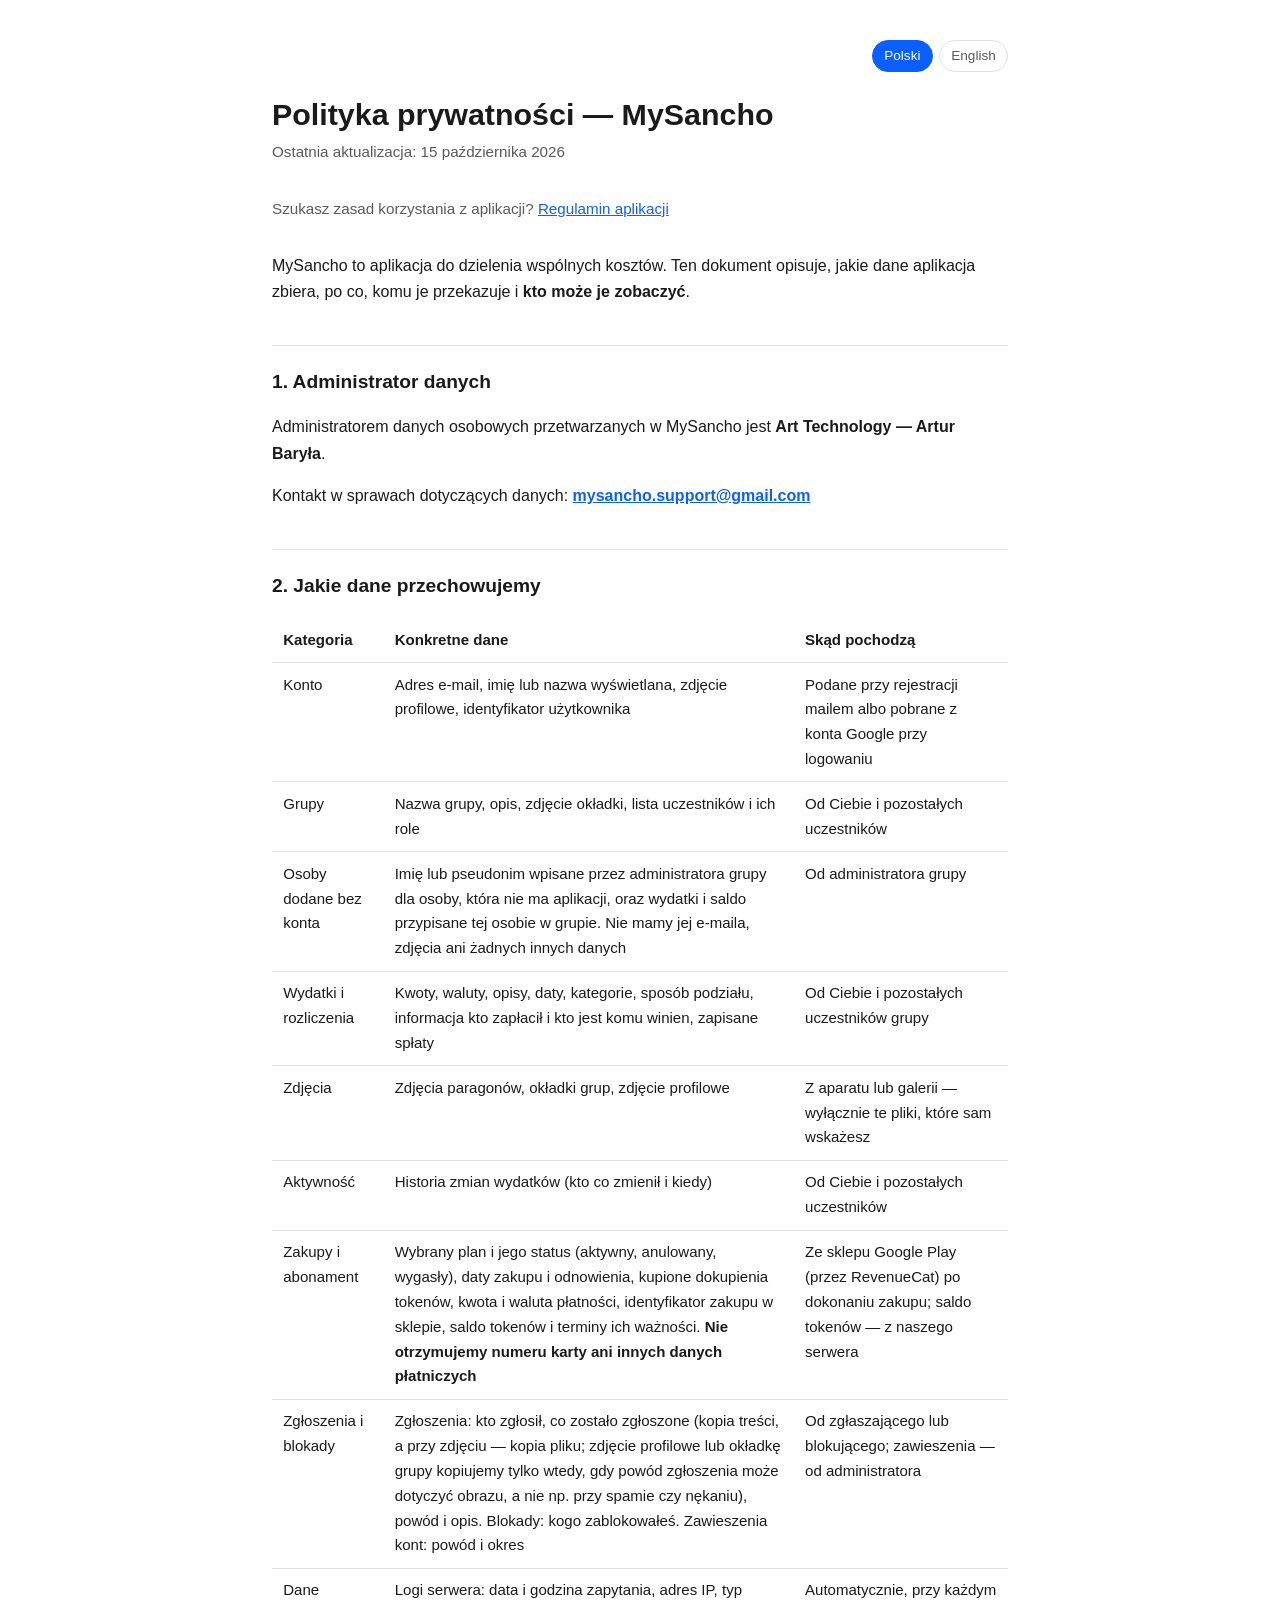
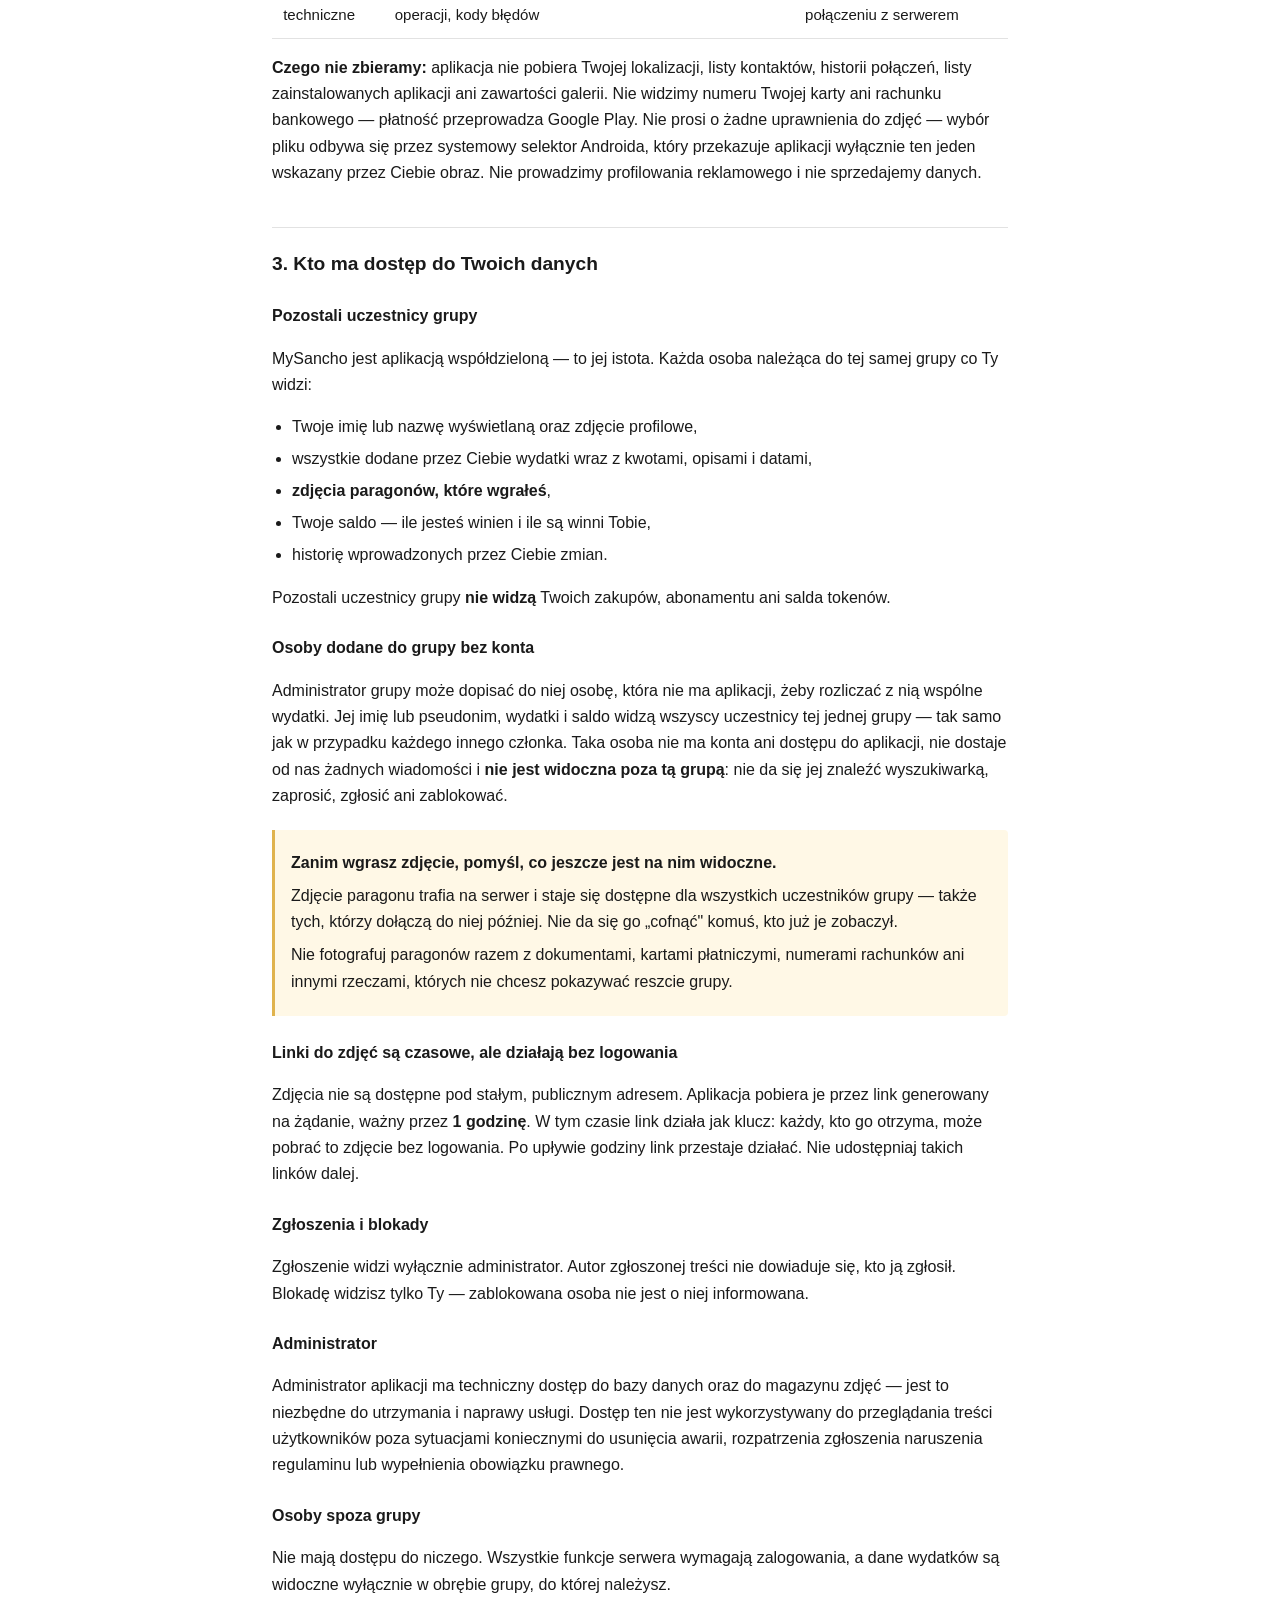
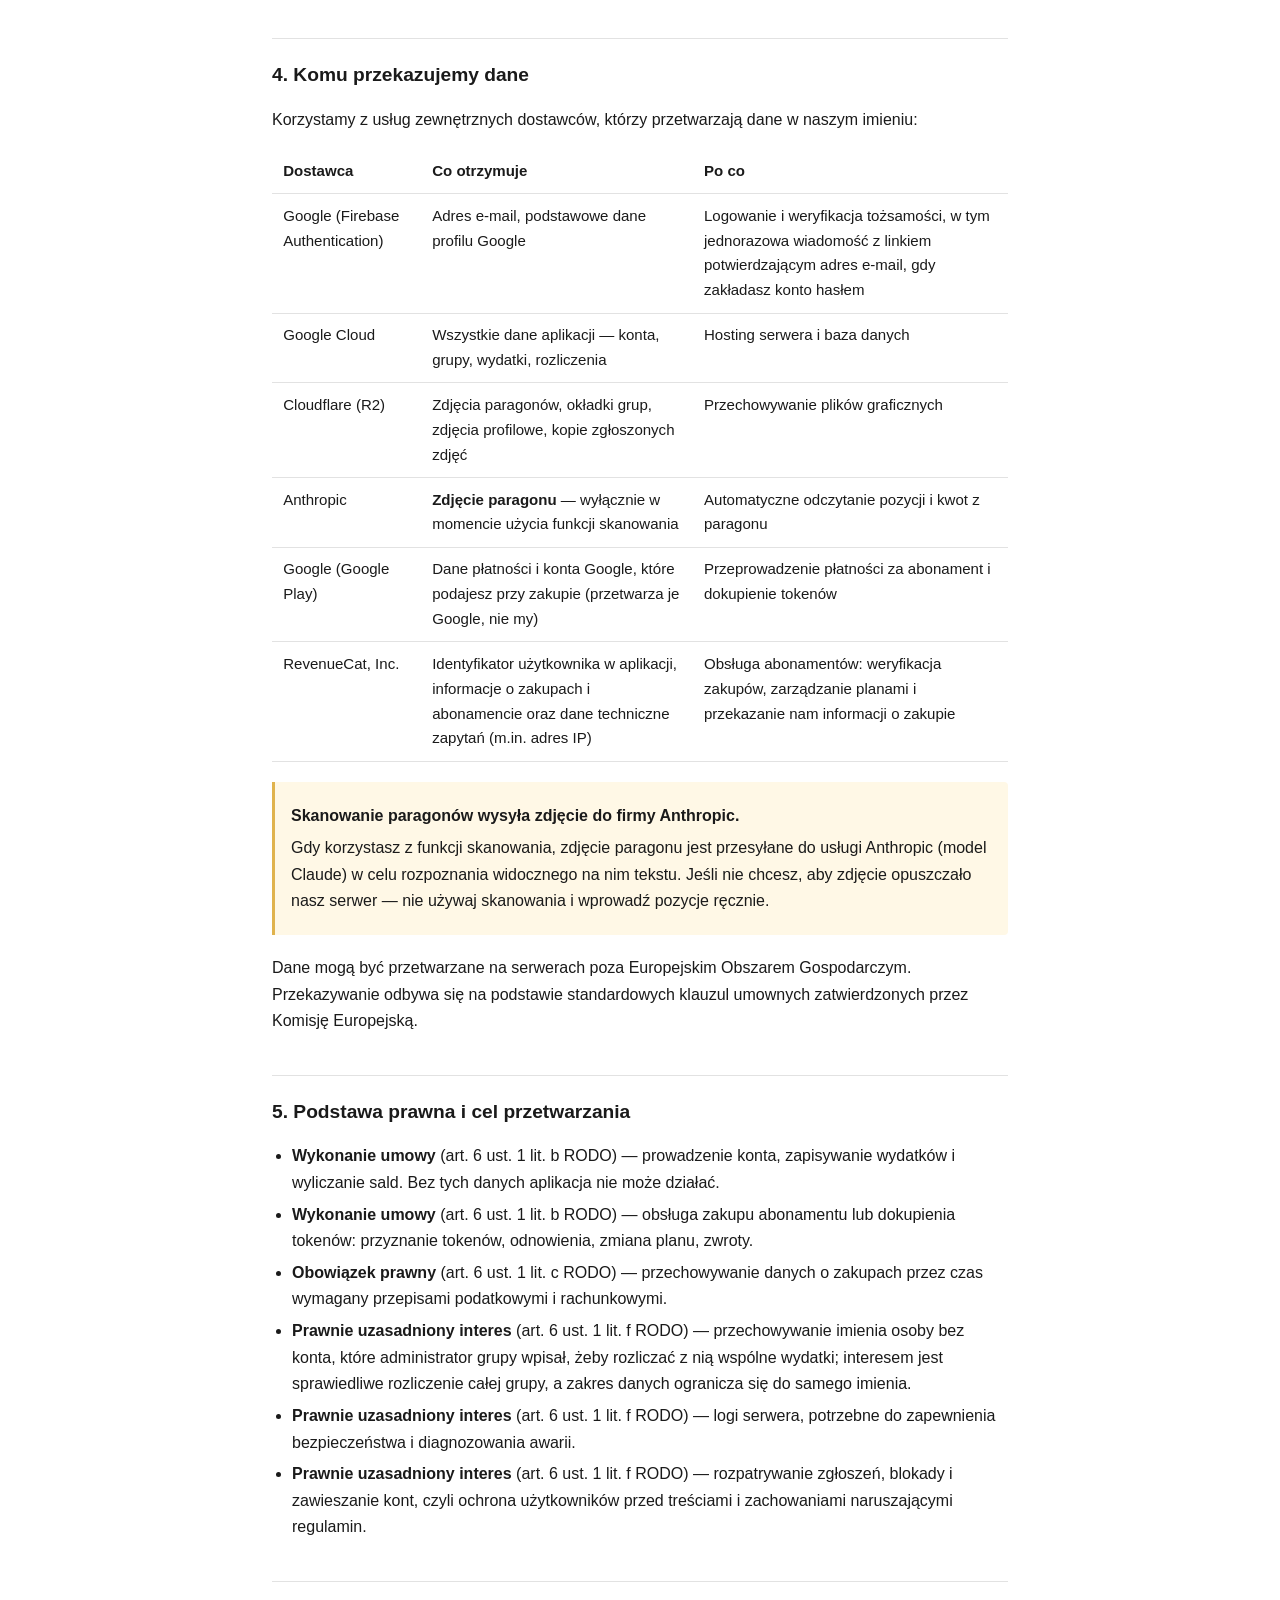
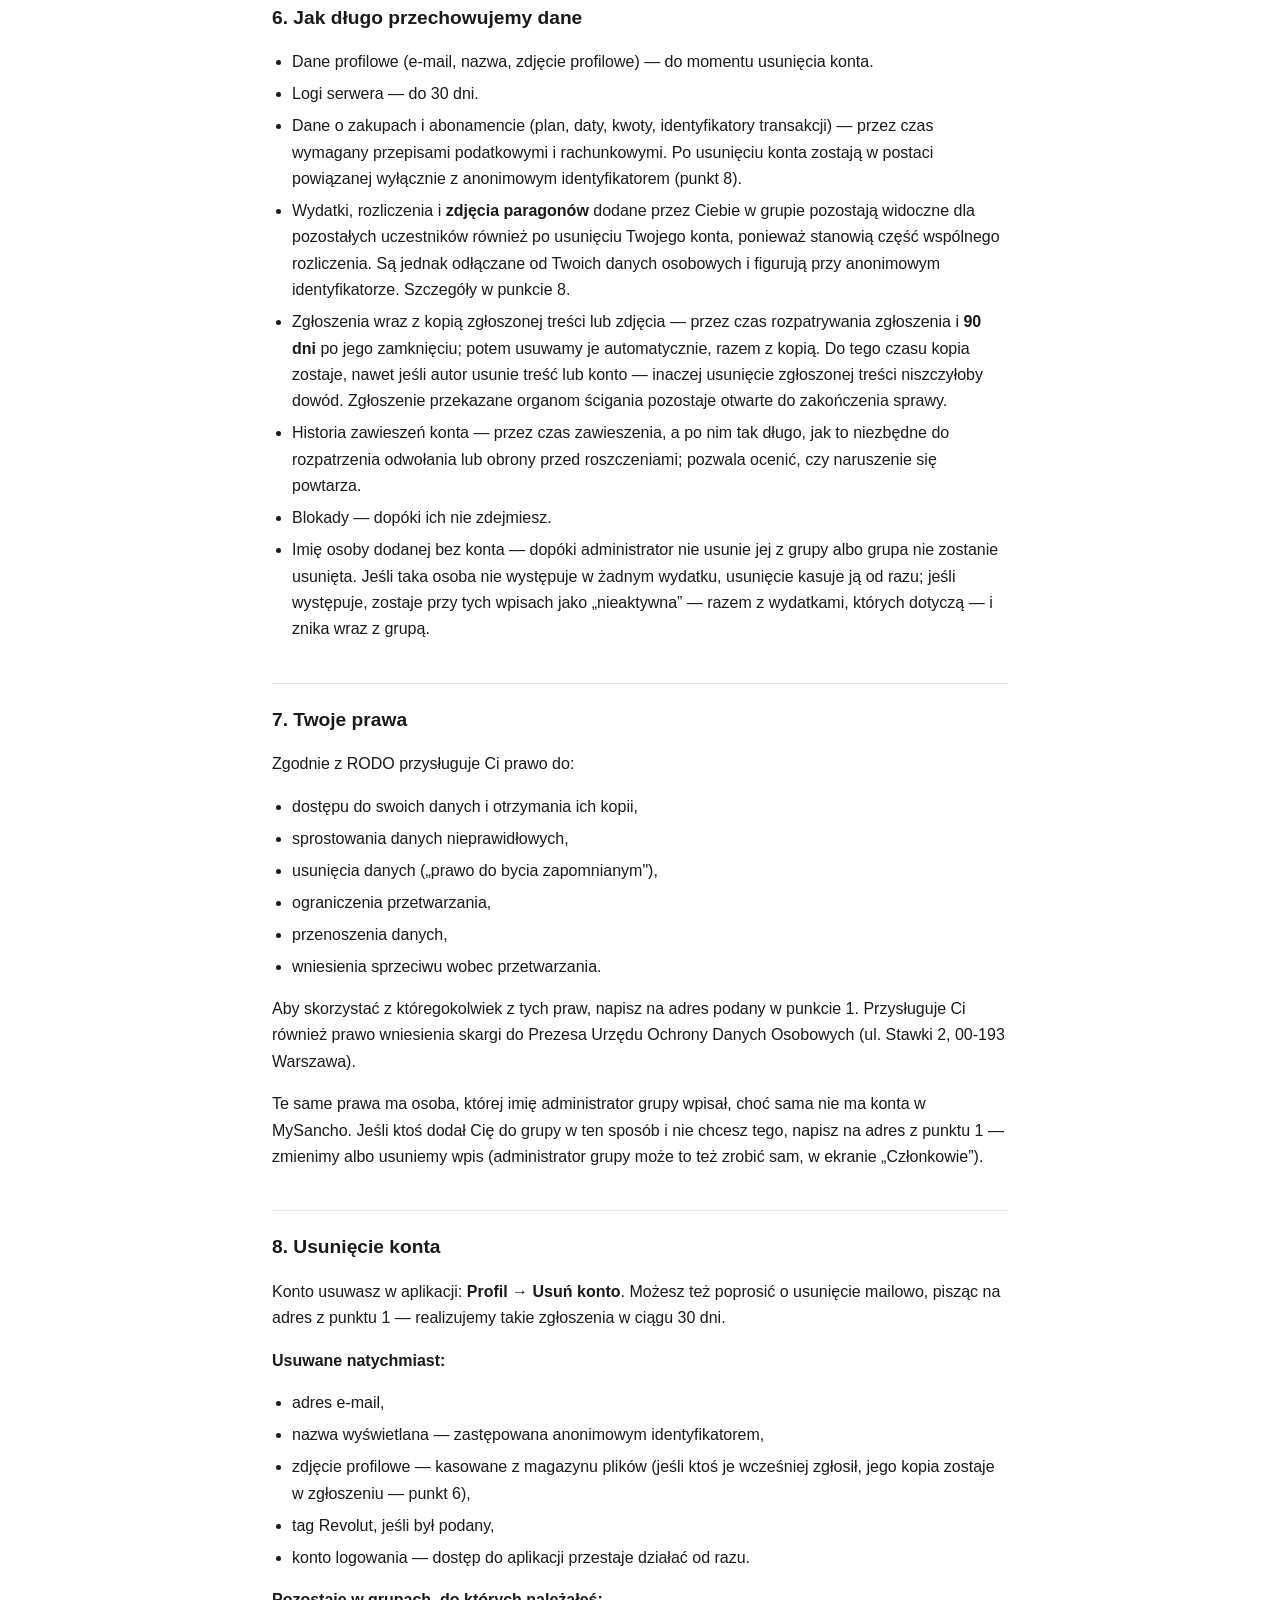
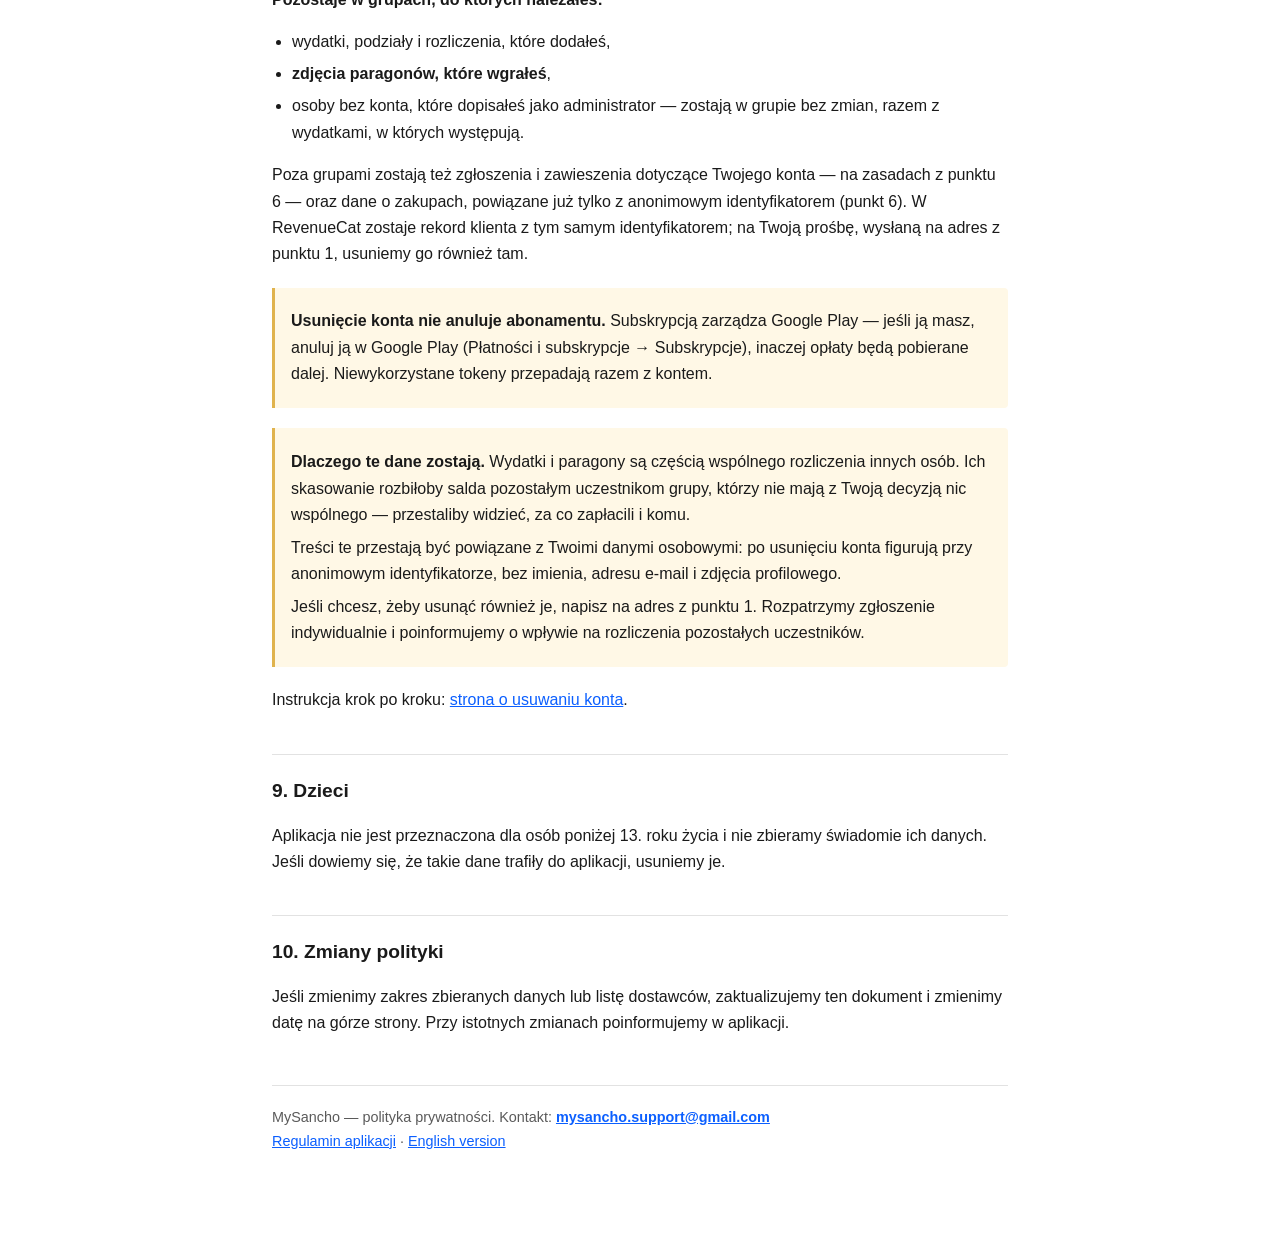
==== commit 046513f2: "Privacy policy: say that a password sign-up gets a one-time message with a confirmation link Co-Auth" ====
--- a/index.html
+++ b/index.html
@@ -154,7 +154,7 @@
     <tr>
       <td>Google (Firebase Authentication)</td>
       <td>Adres e-mail, podstawowe dane profilu Google</td>
-      <td>Logowanie i weryfikacja tożsamości</td>
+      <td>Logowanie i weryfikacja tożsamości, w tym jednorazowa wiadomość z linkiem potwierdzającym adres e-mail, gdy zakładasz konto hasłem</td>
     </tr>
     <tr>
       <td>Google Cloud</td>
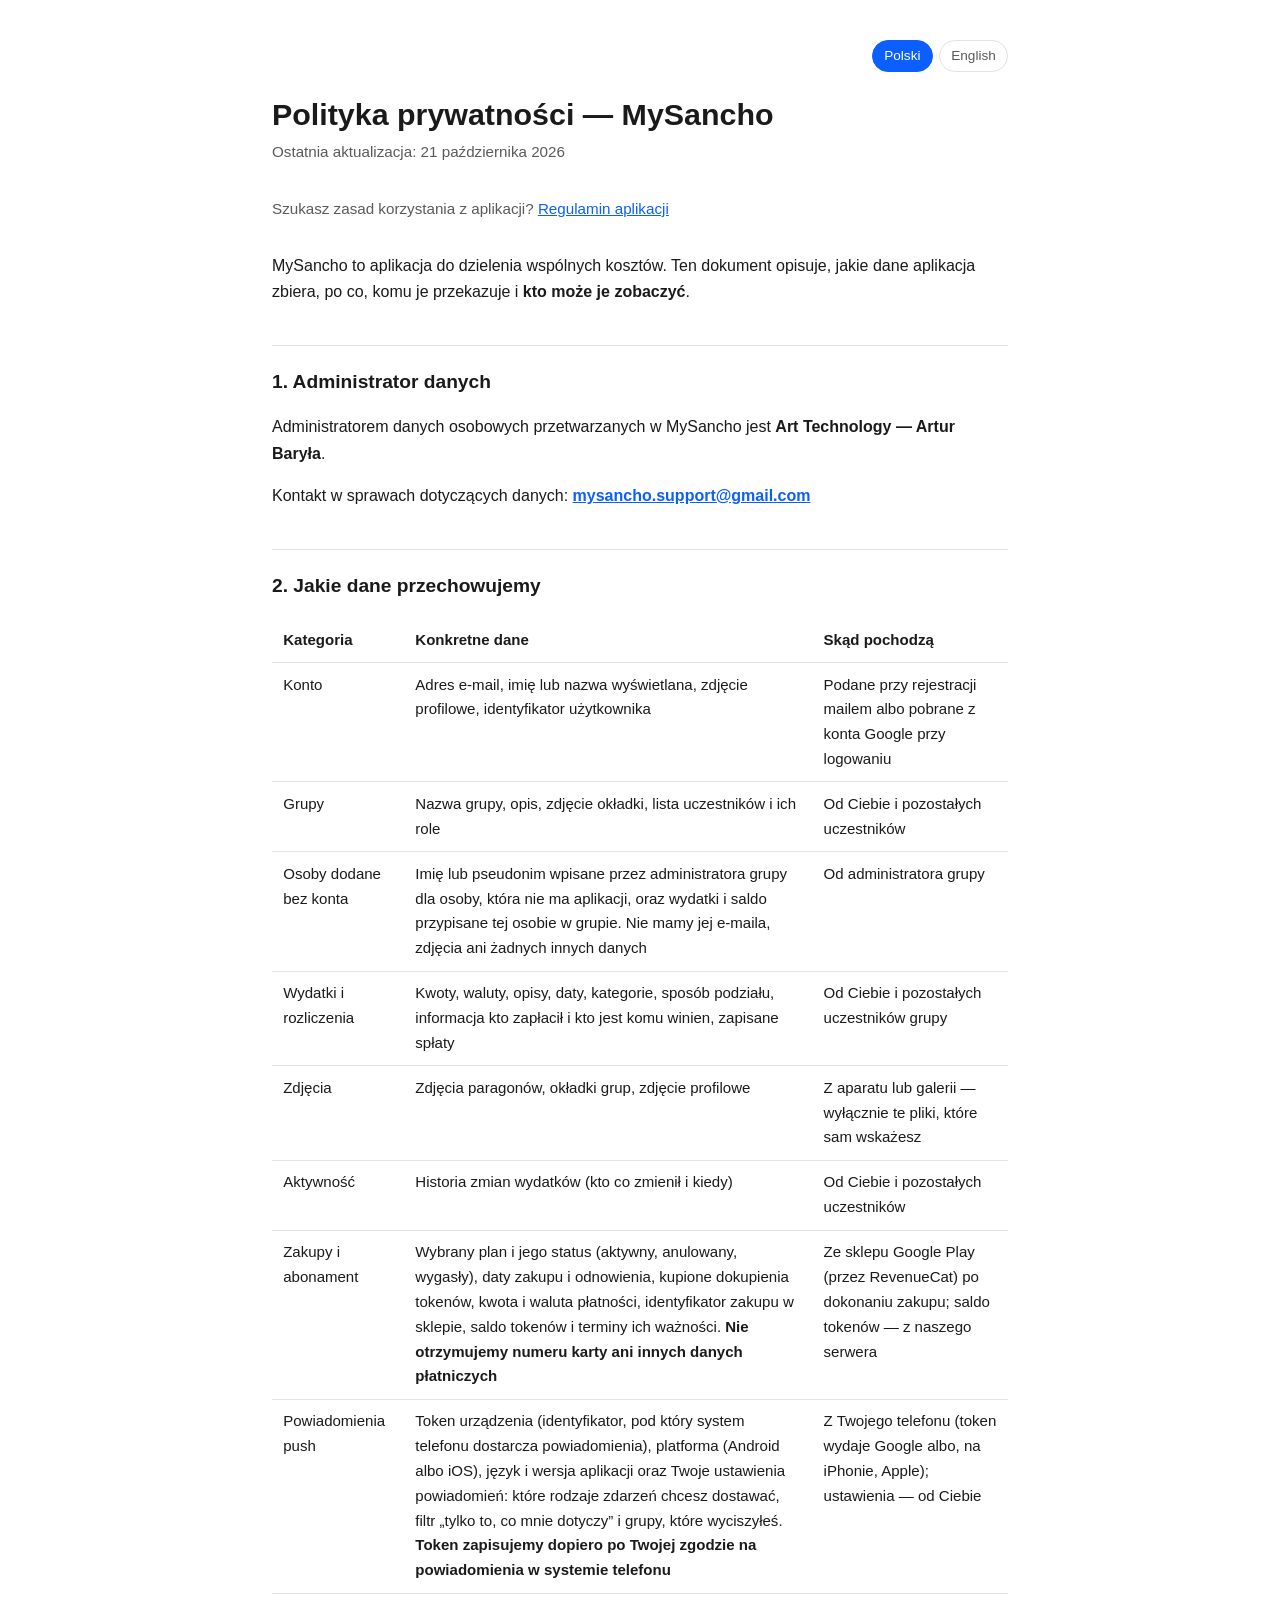
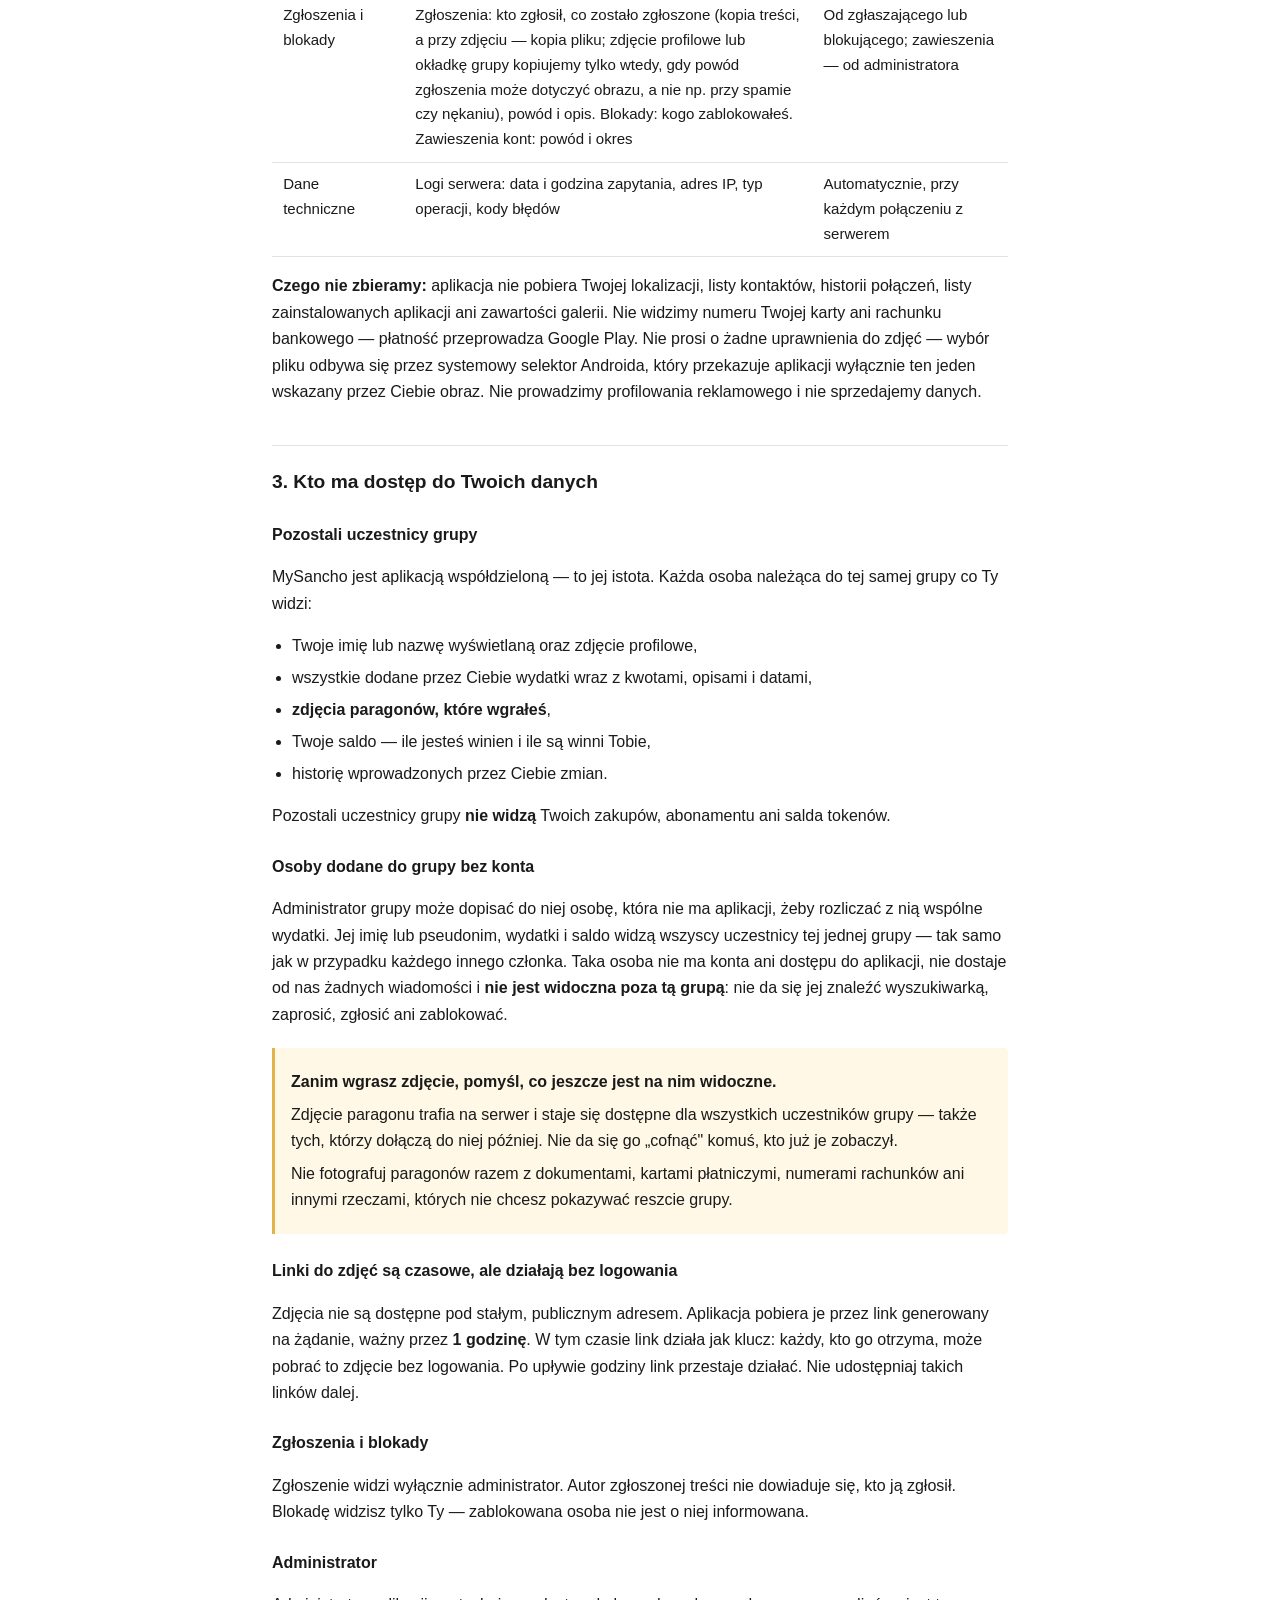
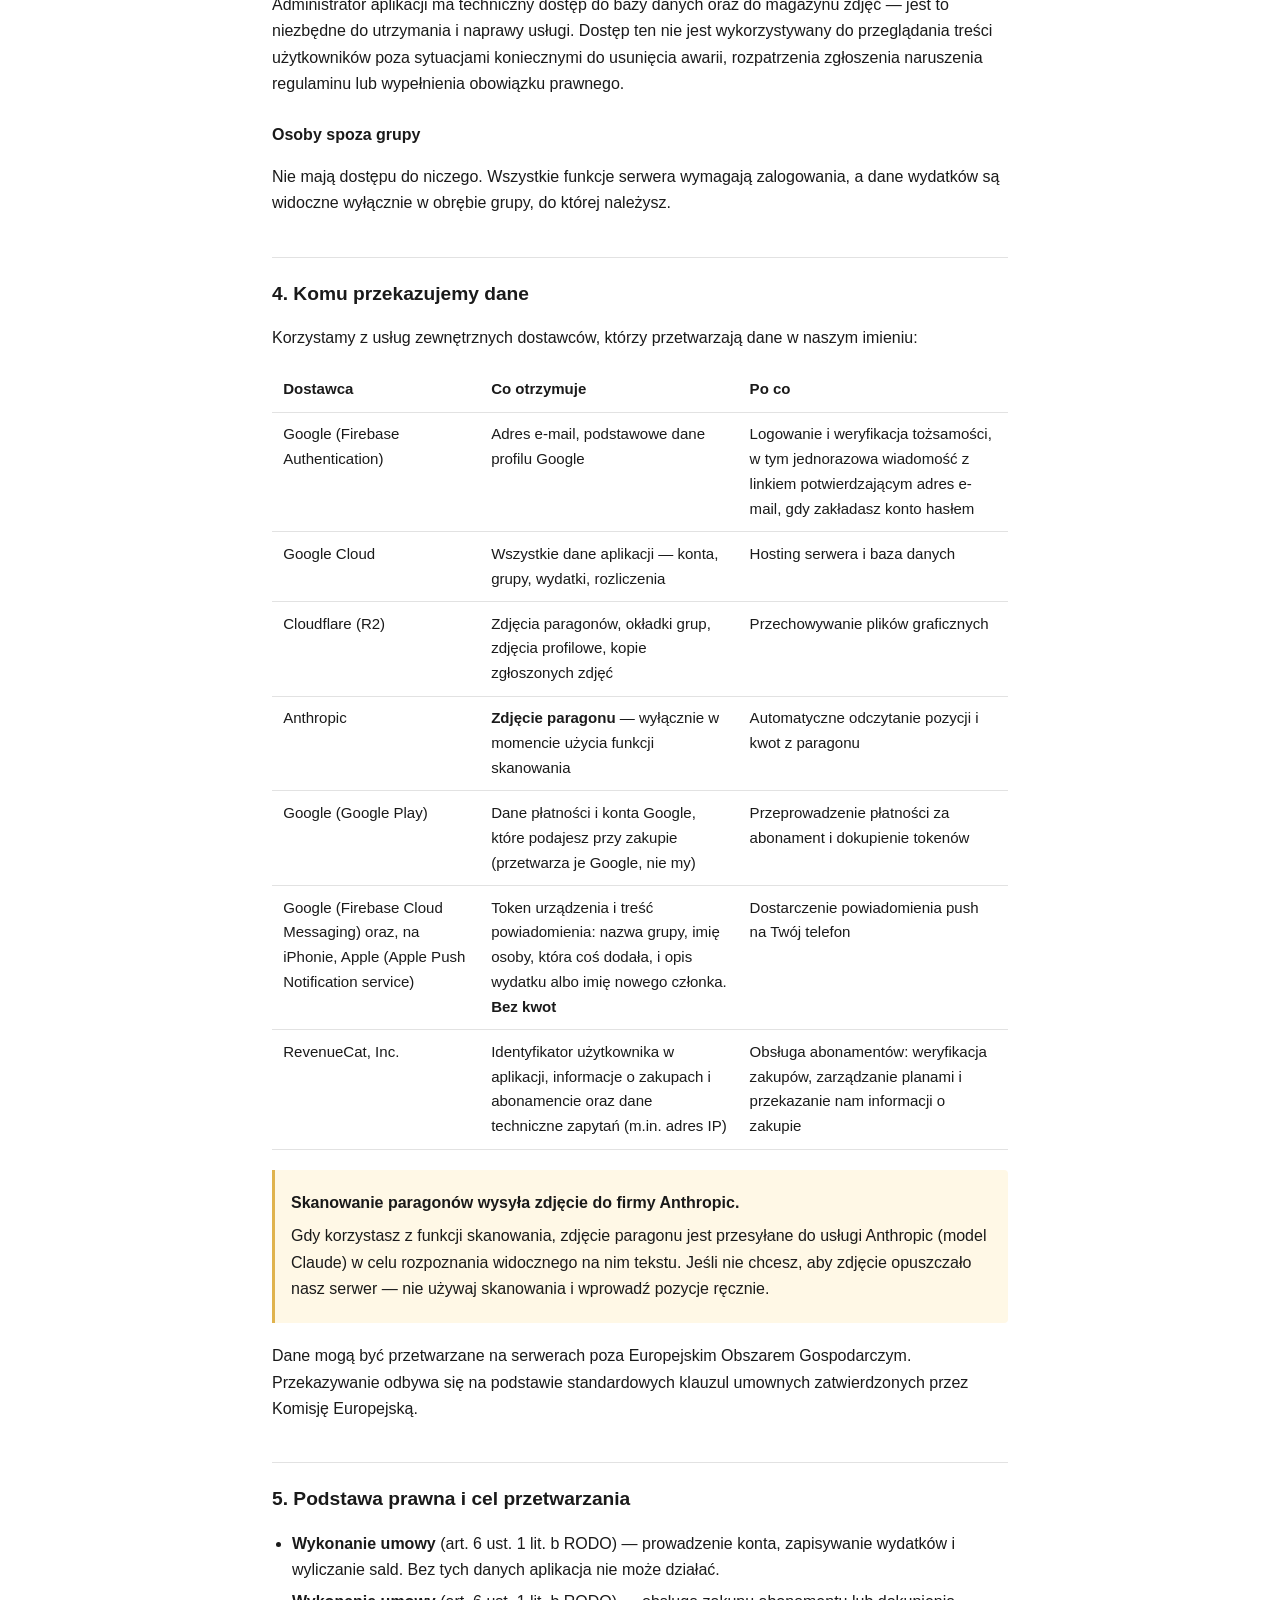
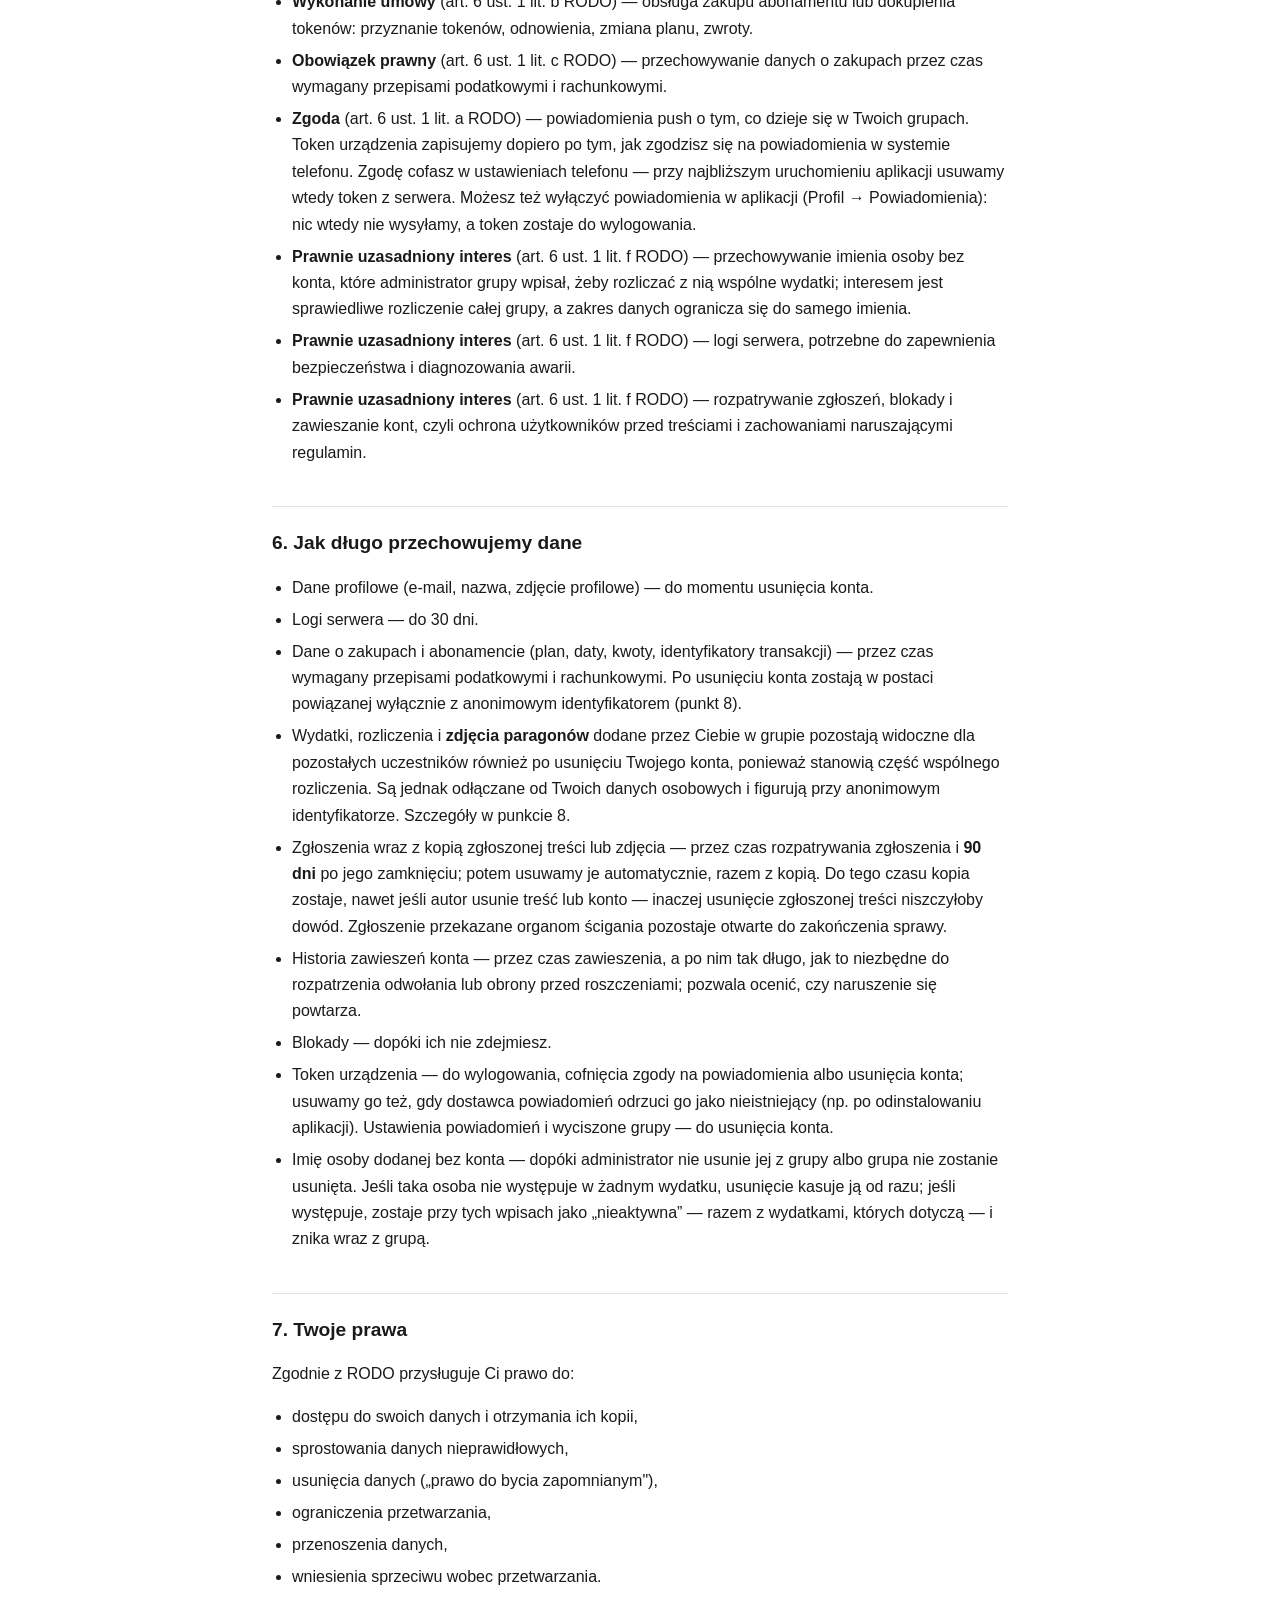
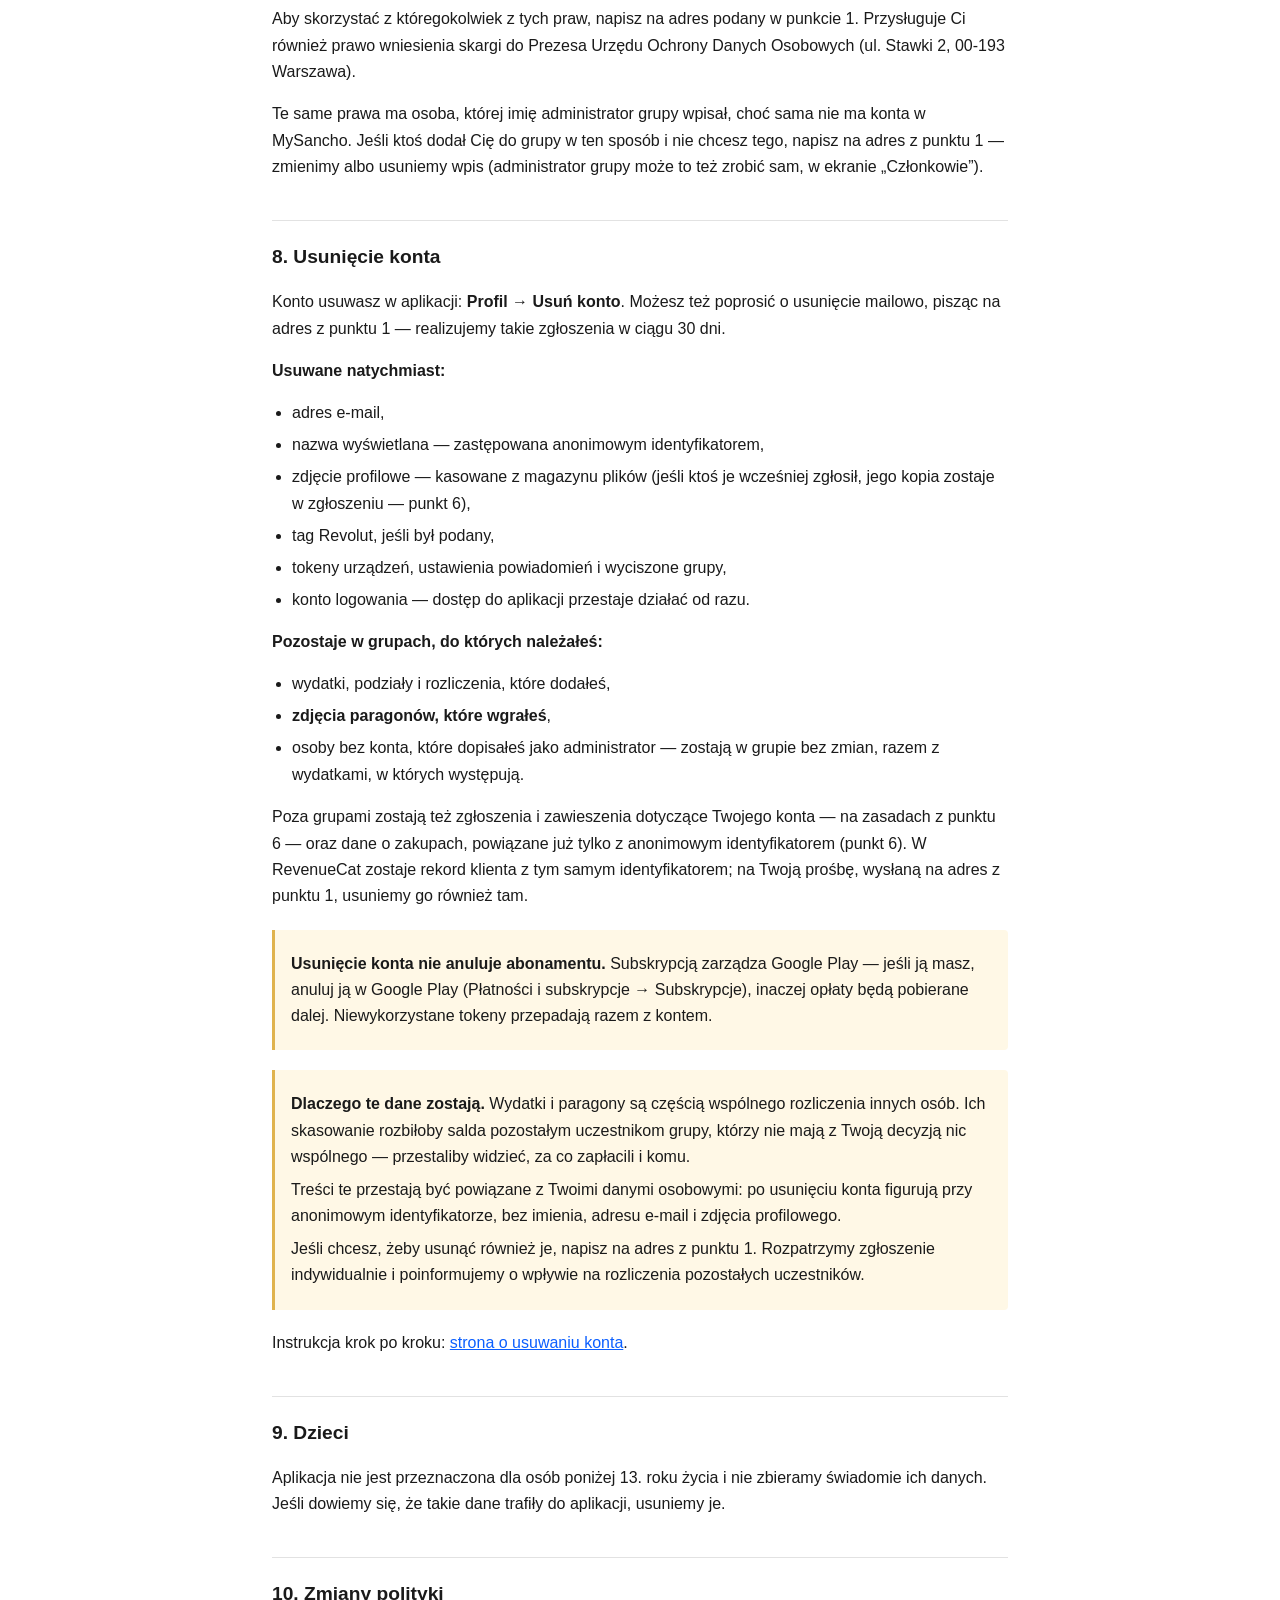
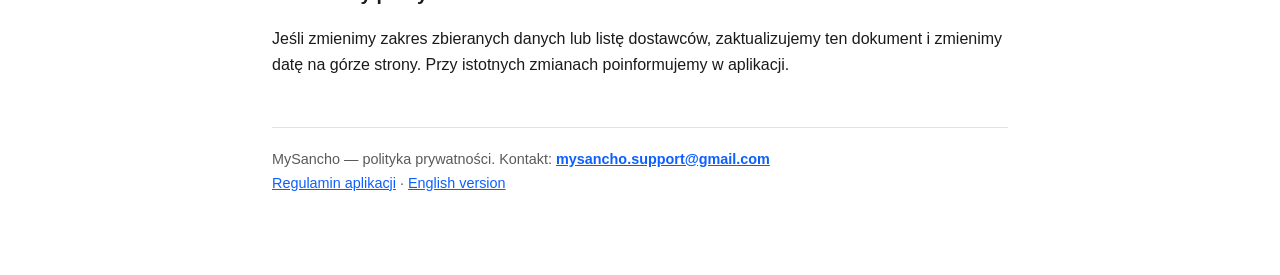
==== commit e712a0a7: "Privacy policy: push notifications - the device token, its consent basis, retention and deletion Co-" ====
--- a/index.html
+++ b/index.html
@@ -17,7 +17,7 @@
 </nav>
 
 <h1>Polityka prywatności — MySancho</h1>
-<p class="sub">Ostatnia aktualizacja: 15 października 2026</p>
+<p class="sub">Ostatnia aktualizacja: 21 października 2026</p>
 <p class="docnav">Szukasz zasad korzystania z aplikacji? <a href="terms.html">Regulamin aplikacji</a></p>
 
 <p>MySancho to aplikacja do dzielenia wspólnych kosztów. Ten dokument opisuje, jakie dane
@@ -71,6 +71,11 @@
       <td>Ze sklepu Google Play (przez RevenueCat) po dokonaniu zakupu; saldo tokenów — z naszego serwera</td>
     </tr>
     <tr>
+      <td>Powiadomienia push</td>
+      <td>Token urządzenia (identyfikator, pod który system telefonu dostarcza powiadomienia), platforma (Android albo iOS), język i wersja aplikacji oraz Twoje ustawienia powiadomień: które rodzaje zdarzeń chcesz dostawać, filtr „tylko to, co mnie dotyczy” i grupy, które wyciszyłeś. <strong>Token zapisujemy dopiero po Twojej zgodzie na powiadomienia w systemie telefonu</strong></td>
+      <td>Z Twojego telefonu (token wydaje Google albo, na iPhonie, Apple); ustawienia — od Ciebie</td>
+    </tr>
+    <tr>
       <td>Zgłoszenia i blokady</td>
       <td>Zgłoszenia: kto zgłosił, co zostało zgłoszone (kopia treści, a przy zdjęciu — kopia pliku; zdjęcie profilowe lub okładkę grupy kopiujemy tylko wtedy, gdy powód zgłoszenia może dotyczyć obrazu, a nie np. przy spamie czy nękaniu), powód i opis. Blokady: kogo zablokowałeś. Zawieszenia kont: powód i okres</td>
       <td>Od zgłaszającego lub blokującego; zawieszenia — od administratora</td>
@@ -177,6 +182,11 @@
       <td>Przeprowadzenie płatności za abonament i dokupienie tokenów</td>
     </tr>
     <tr>
+      <td>Google (Firebase Cloud Messaging) oraz, na iPhonie, Apple (Apple Push Notification service)</td>
+      <td>Token urządzenia i treść powiadomienia: nazwa grupy, imię osoby, która coś dodała, i opis wydatku albo imię nowego członka. <strong>Bez kwot</strong></td>
+      <td>Dostarczenie powiadomienia push na Twój telefon</td>
+    </tr>
+    <tr>
       <td>RevenueCat, Inc.</td>
       <td>Identyfikator użytkownika w aplikacji, informacje o zakupach i abonamencie oraz dane techniczne zapytań (m.in. adres IP)</td>
       <td>Obsługa abonamentów: weryfikacja zakupów, zarządzanie planami i przekazanie nam informacji o zakupie</td>
@@ -204,6 +214,11 @@
   lub dokupienia tokenów: przyznanie tokenów, odnowienia, zmiana planu, zwroty.</li>
   <li><strong>Obowiązek prawny</strong> (art. 6 ust. 1 lit. c RODO) — przechowywanie danych
   o zakupach przez czas wymagany przepisami podatkowymi i rachunkowymi.</li>
+  <li><strong>Zgoda</strong> (art. 6 ust. 1 lit. a RODO) — powiadomienia push o tym, co dzieje się
+  w Twoich grupach. Token urządzenia zapisujemy dopiero po tym, jak zgodzisz się na powiadomienia
+  w systemie telefonu. Zgodę cofasz w ustawieniach telefonu — przy najbliższym uruchomieniu aplikacji
+  usuwamy wtedy token z serwera. Możesz też wyłączyć powiadomienia w aplikacji (Profil →
+  Powiadomienia): nic wtedy nie wysyłamy, a token zostaje do wylogowania.</li>
   <li><strong>Prawnie uzasadniony interes</strong> (art. 6 ust. 1 lit. f RODO) — przechowywanie
   imienia osoby bez konta, które administrator grupy wpisał, żeby rozliczać z nią wspólne
   wydatki; interesem jest sprawiedliwe rozliczenie całej grupy, a zakres danych ogranicza się do
@@ -235,6 +250,9 @@
   do rozpatrzenia odwołania lub obrony przed roszczeniami; pozwala ocenić, czy naruszenie się
   powtarza.</li>
   <li>Blokady — dopóki ich nie zdejmiesz.</li>
+  <li>Token urządzenia — do wylogowania, cofnięcia zgody na powiadomienia albo usunięcia konta; usuwamy
+  go też, gdy dostawca powiadomień odrzuci go jako nieistniejący (np. po odinstalowaniu aplikacji).
+  Ustawienia powiadomień i wyciszone grupy — do usunięcia konta.</li>
   <li>Imię osoby dodanej bez konta — dopóki administrator nie usunie jej z grupy albo grupa nie
   zostanie usunięta. Jeśli taka osoba nie występuje w żadnym wydatku, usunięcie kasuje ją od razu;
   jeśli występuje, zostaje przy tych wpisach jako „nieaktywna” — razem z wydatkami, których
@@ -270,6 +288,7 @@
   <li>zdjęcie profilowe — kasowane z magazynu plików (jeśli ktoś je wcześniej zgłosił, jego
   kopia zostaje w zgłoszeniu — punkt 6),</li>
   <li>tag Revolut, jeśli był podany,</li>
+  <li>tokeny urządzeń, ustawienia powiadomień i wyciszone grupy,</li>
   <li>konto logowania — dostęp do aplikacji przestaje działać od razu.</li>
 </ul>
 
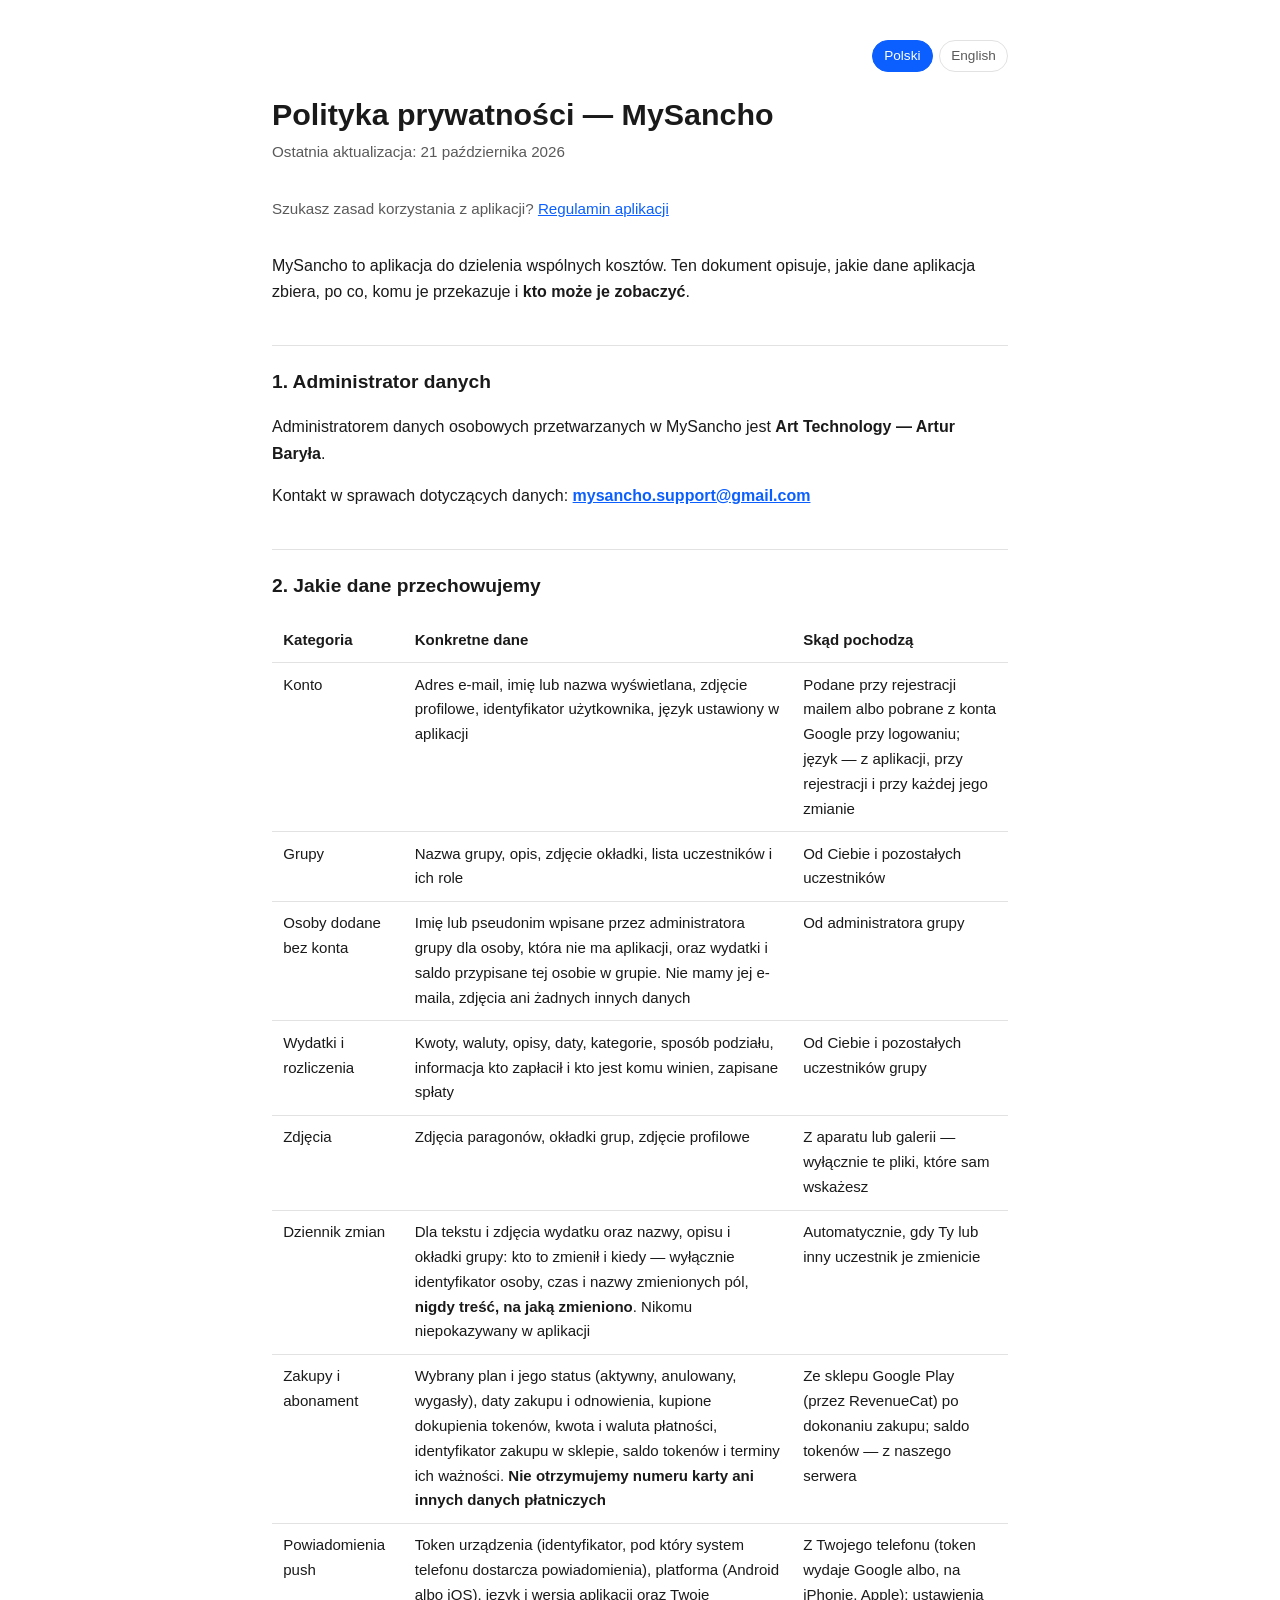
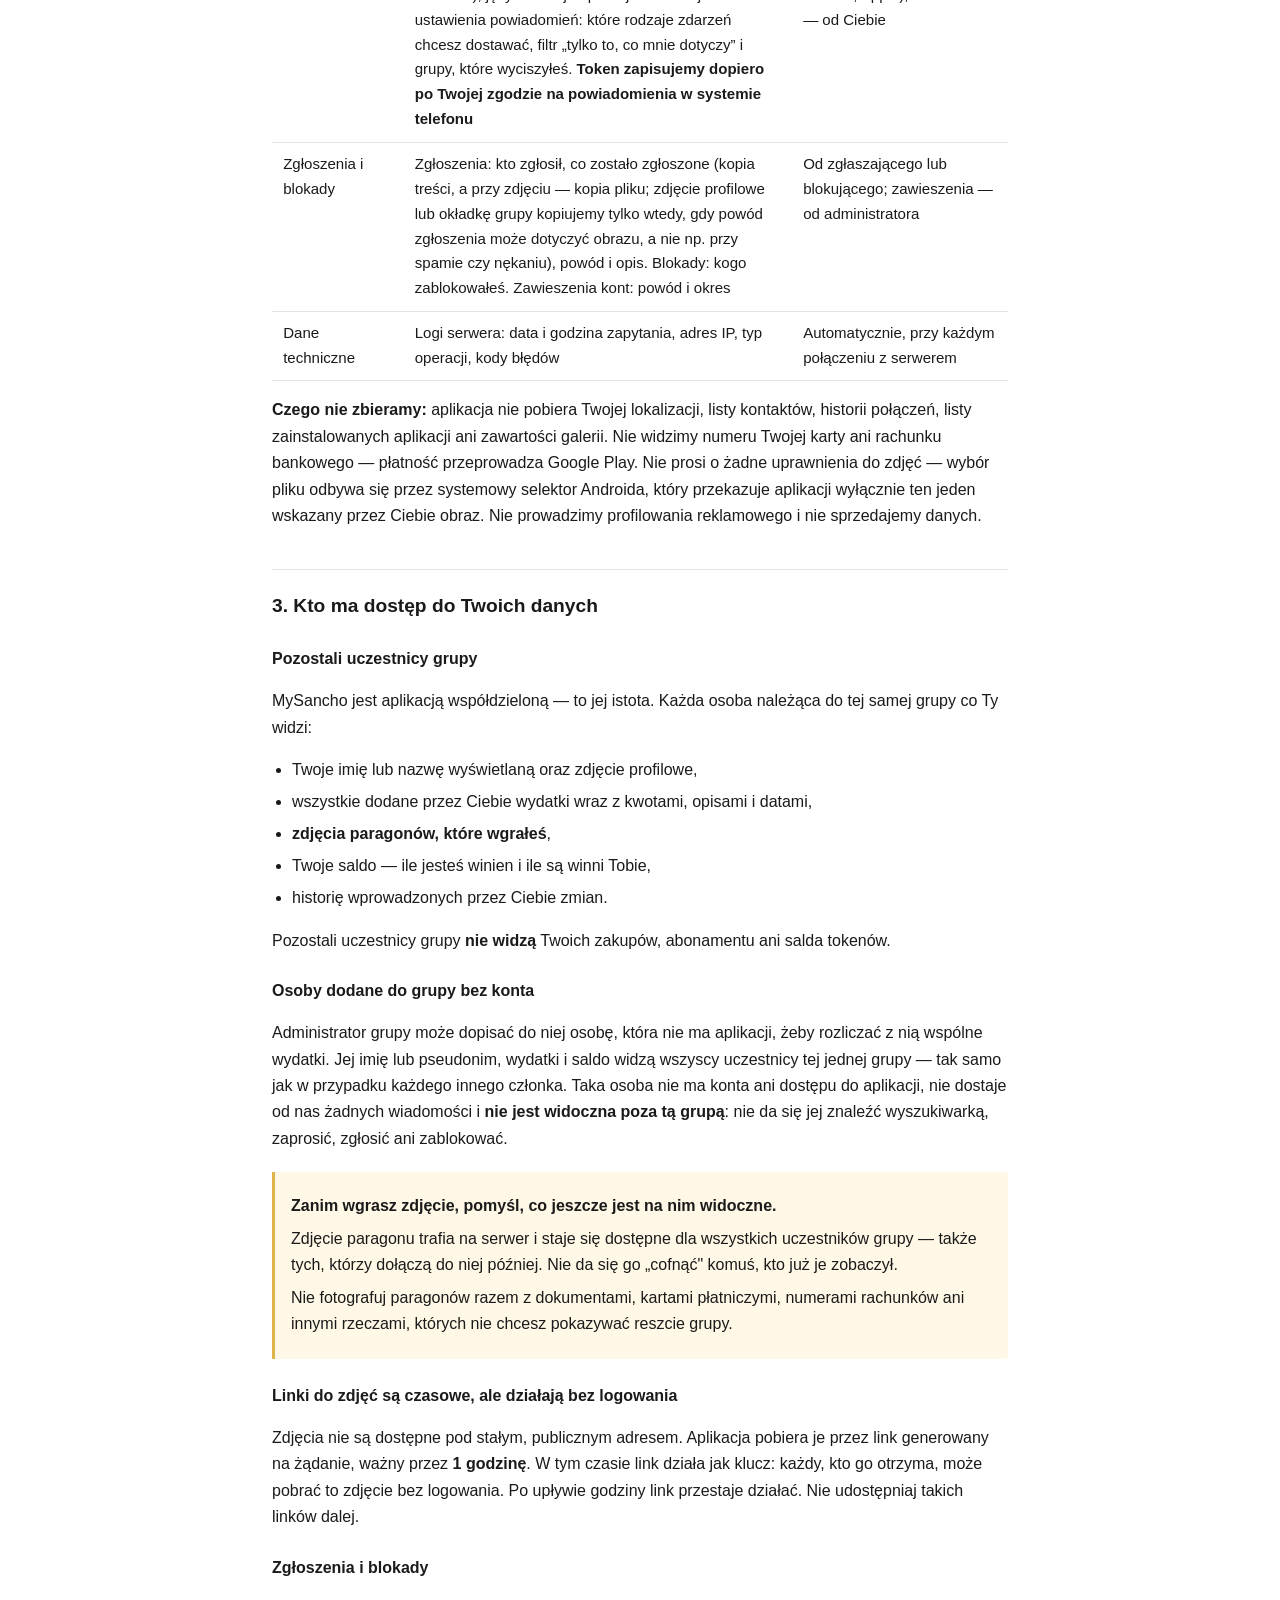
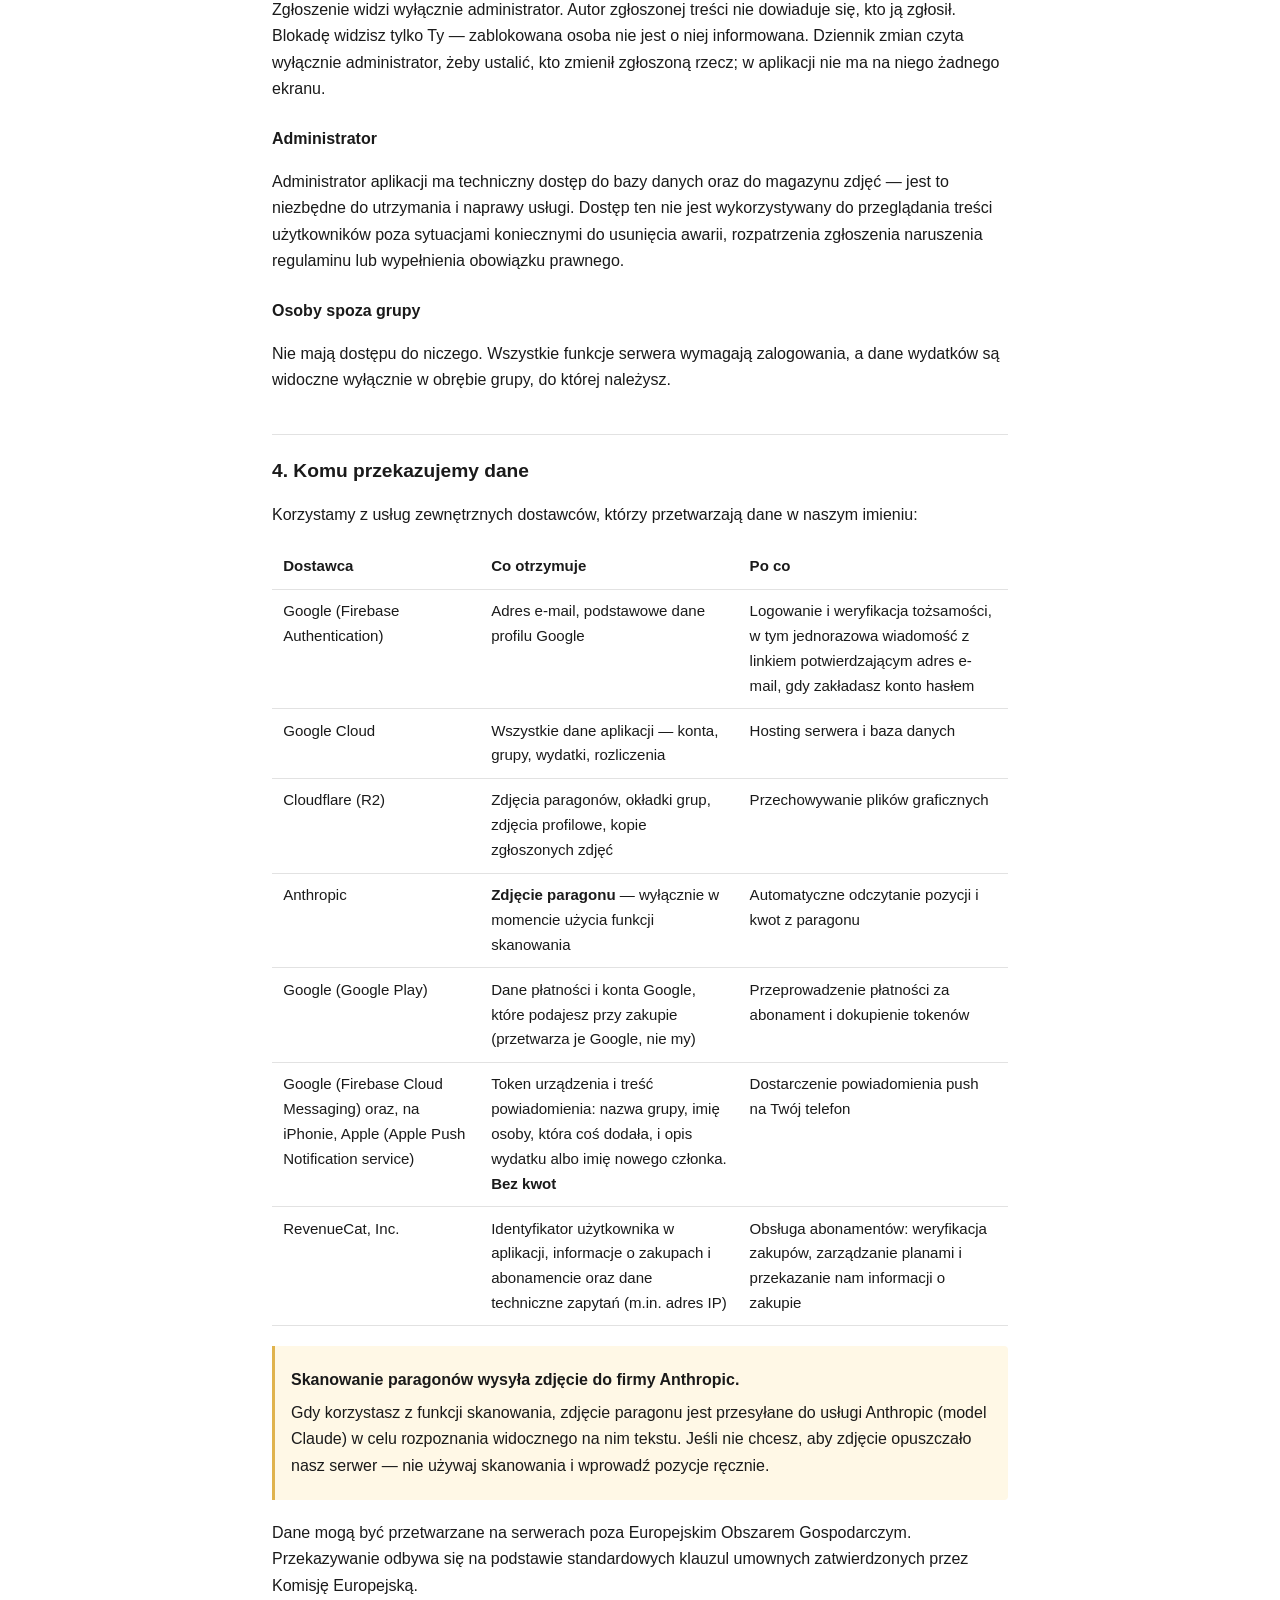
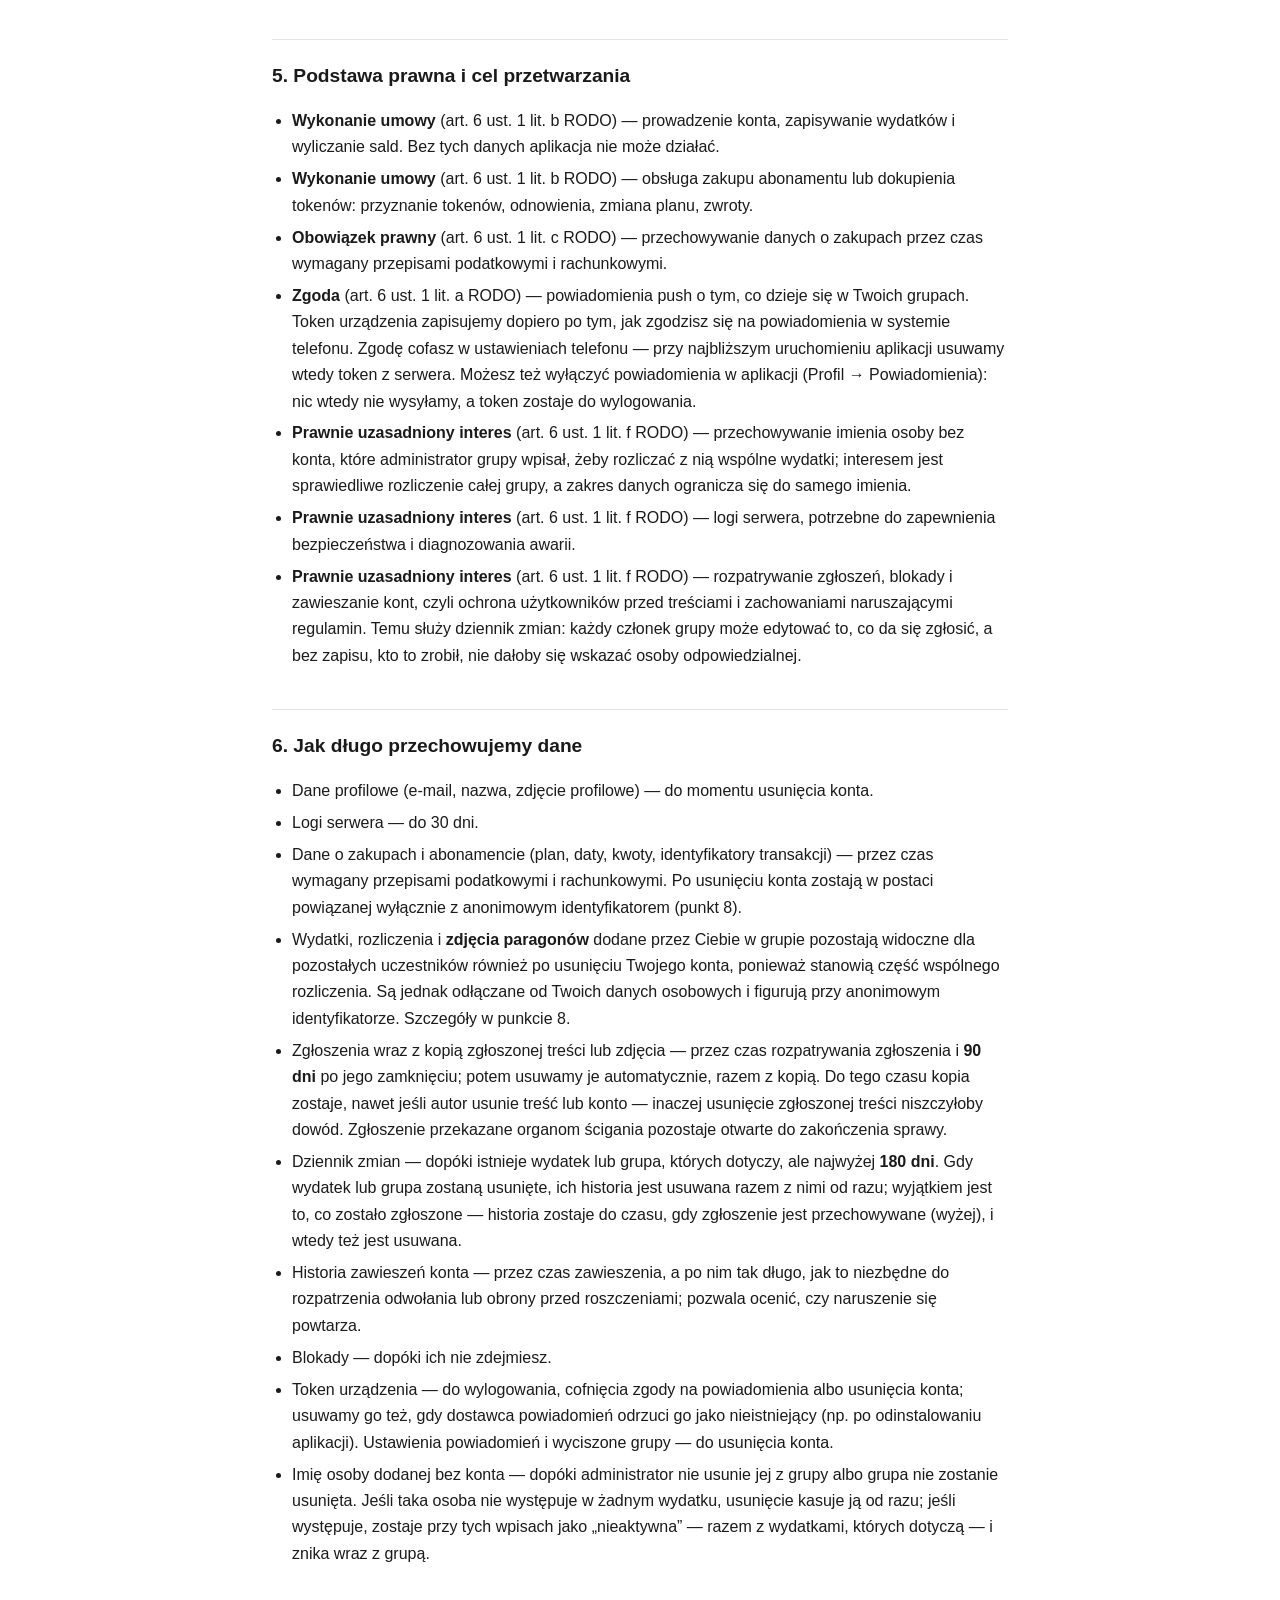
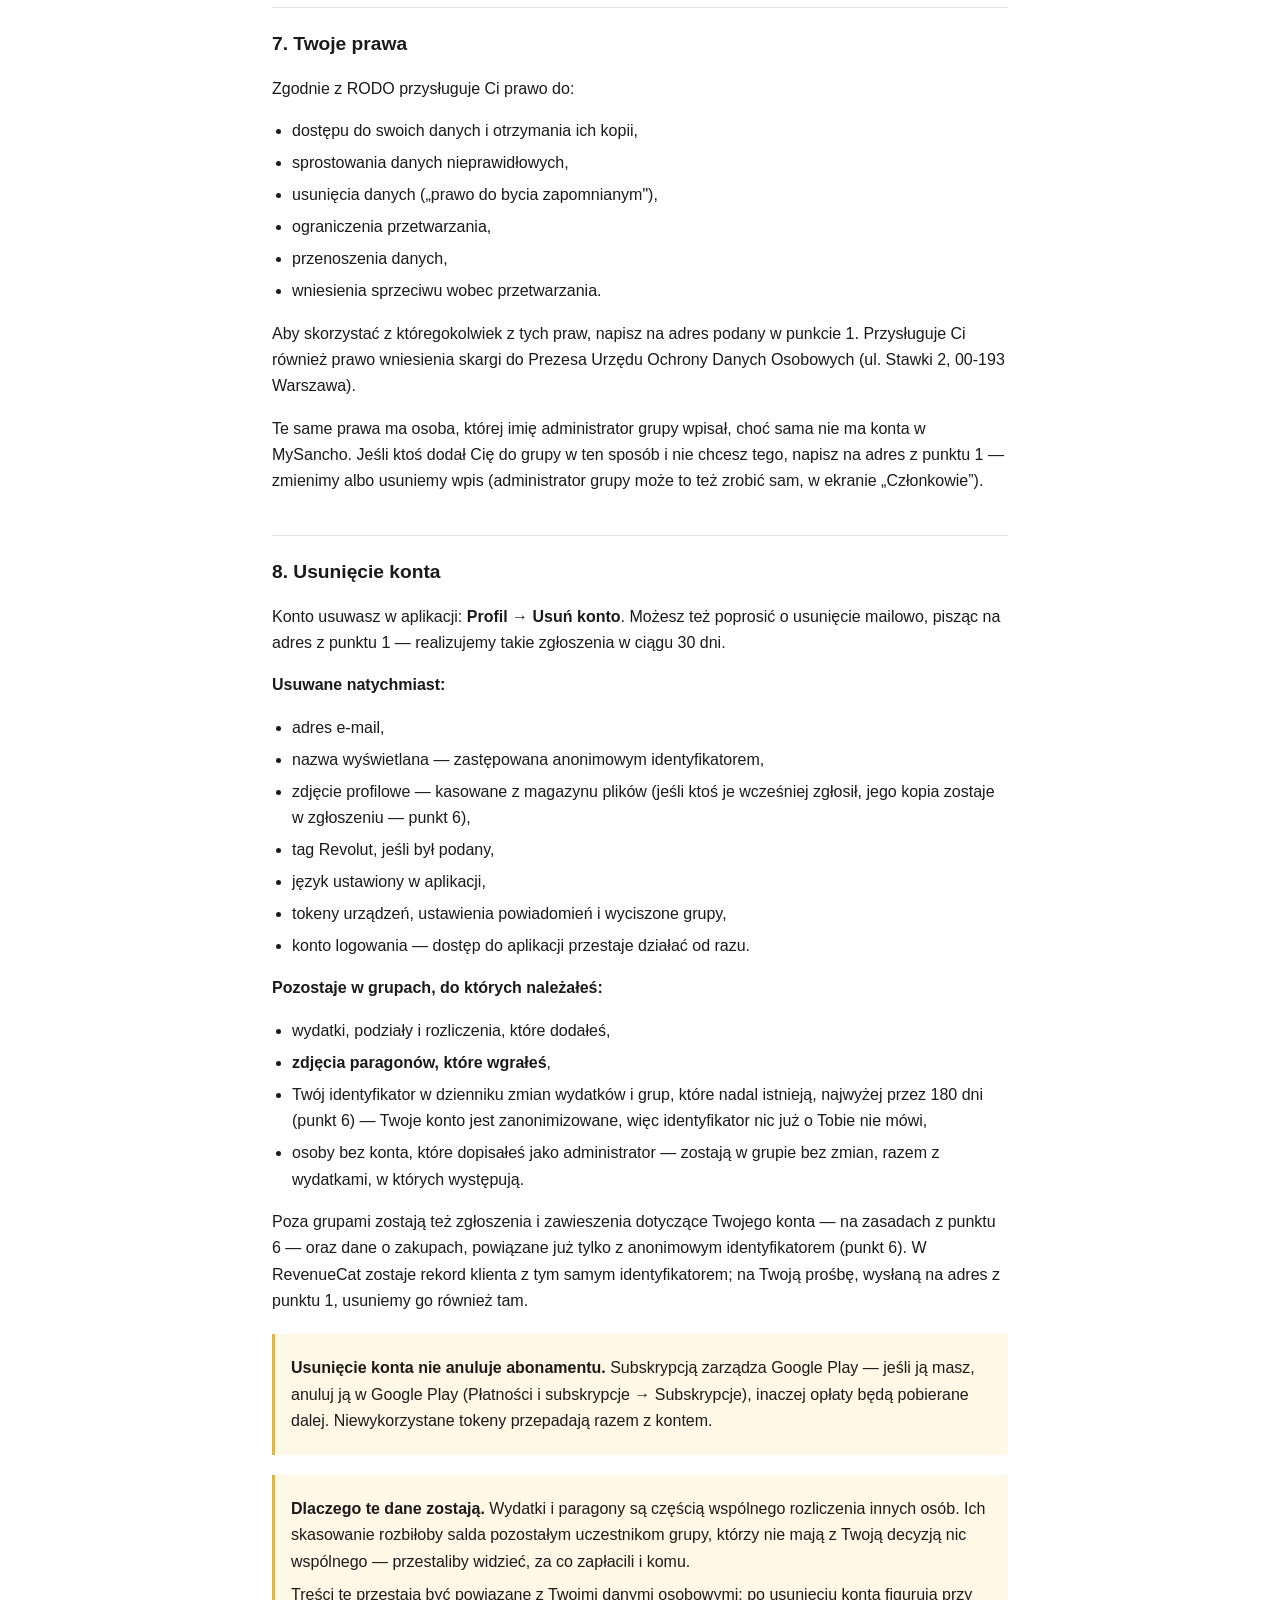
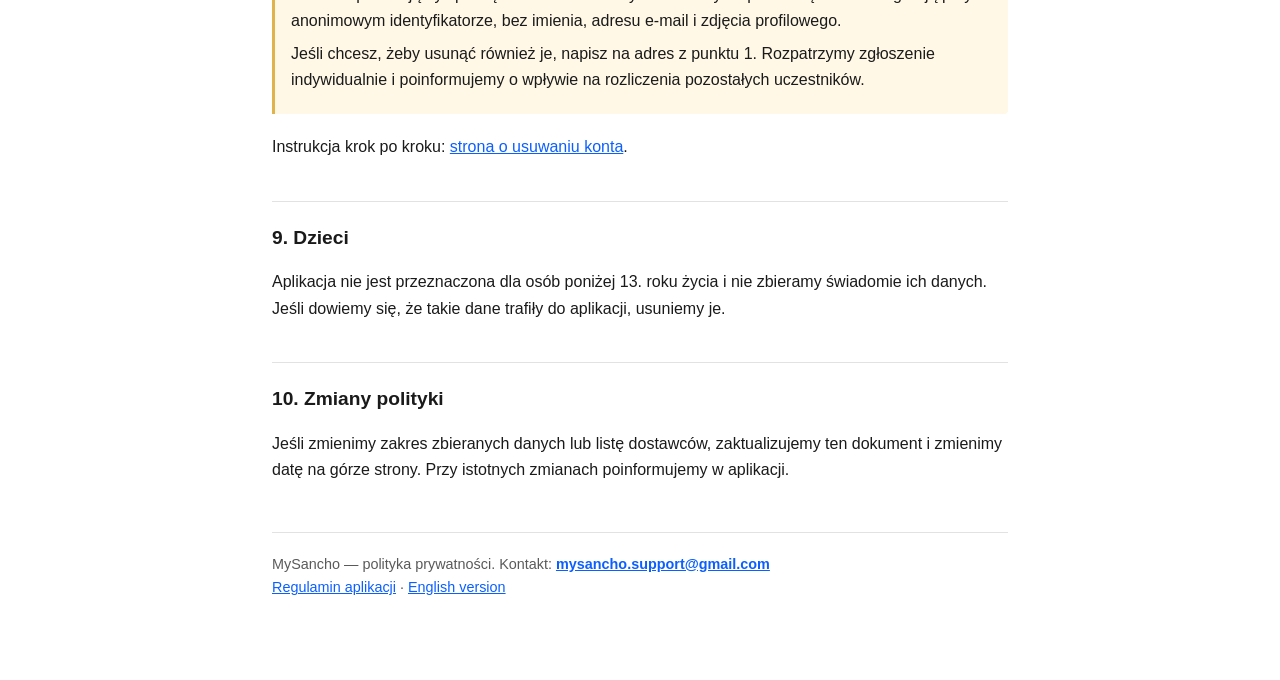
==== commit 9035970d: "Privacy policy: the language of the app on the account, and the change log of reported content Langu" ====
--- a/index.html
+++ b/index.html
@@ -37,8 +37,8 @@
   <tbody>
     <tr>
       <td>Konto</td>
-      <td>Adres e-mail, imię lub nazwa wyświetlana, zdjęcie profilowe, identyfikator użytkownika</td>
-      <td>Podane przy rejestracji mailem albo pobrane z konta Google przy logowaniu</td>
+      <td>Adres e-mail, imię lub nazwa wyświetlana, zdjęcie profilowe, identyfikator użytkownika, język ustawiony w aplikacji</td>
+      <td>Podane przy rejestracji mailem albo pobrane z konta Google przy logowaniu; język — z aplikacji, przy rejestracji i przy każdej jego zmianie</td>
     </tr>
     <tr>
       <td>Grupy</td>
@@ -61,9 +61,9 @@
       <td>Z aparatu lub galerii — wyłącznie te pliki, które sam wskażesz</td>
     </tr>
     <tr>
-      <td>Aktywność</td>
-      <td>Historia zmian wydatków (kto co zmienił i kiedy)</td>
-      <td>Od Ciebie i pozostałych uczestników</td>
+      <td>Dziennik zmian</td>
+      <td>Dla tekstu i zdjęcia wydatku oraz nazwy, opisu i okładki grupy: kto to zmienił i kiedy — wyłącznie identyfikator osoby, czas i nazwy zmienionych pól, <strong>nigdy treść, na jaką zmieniono</strong>. Nikomu niepokazywany w aplikacji</td>
+      <td>Automatycznie, gdy Ty lub inny uczestnik je zmienicie</td>
     </tr>
     <tr>
       <td>Zakupy i abonament</td>
@@ -134,7 +134,9 @@
 
 <h3>Zgłoszenia i blokady</h3>
 <p>Zgłoszenie widzi wyłącznie administrator. Autor zgłoszonej treści nie dowiaduje się, kto ją
-zgłosił. Blokadę widzisz tylko Ty — zablokowana osoba nie jest o niej informowana.</p>
+zgłosił. Blokadę widzisz tylko Ty — zablokowana osoba nie jest o niej informowana. Dziennik zmian
+czyta wyłącznie administrator, żeby ustalić, kto zmienił zgłoszoną rzecz; w aplikacji nie ma
+na niego żadnego ekranu.</p>
 
 <h3>Administrator</h3>
 <p>Administrator aplikacji ma techniczny dostęp do bazy danych oraz do magazynu zdjęć —
@@ -227,7 +229,9 @@
   potrzebne do zapewnienia bezpieczeństwa i diagnozowania awarii.</li>
   <li><strong>Prawnie uzasadniony interes</strong> (art. 6 ust. 1 lit. f RODO) — rozpatrywanie
   zgłoszeń, blokady i zawieszanie kont, czyli ochrona użytkowników przed treściami
-  i zachowaniami naruszającymi regulamin.</li>
+  i zachowaniami naruszającymi regulamin. Temu służy dziennik zmian: każdy członek grupy może
+  edytować to, co da się zgłosić, a bez zapisu, kto to zrobił, nie dałoby się wskazać osoby
+  odpowiedzialnej.</li>
 </ul>
 
 <h2>6. Jak długo przechowujemy dane</h2>
@@ -246,6 +250,10 @@
   z kopią. Do tego czasu kopia zostaje, nawet jeśli autor usunie treść lub konto — inaczej
   usunięcie zgłoszonej treści niszczyłoby dowód. Zgłoszenie przekazane organom ścigania
   pozostaje otwarte do zakończenia sprawy.</li>
+  <li>Dziennik zmian — dopóki istnieje wydatek lub grupa, których dotyczy, ale najwyżej
+  <strong>180 dni</strong>. Gdy wydatek lub grupa zostaną usunięte, ich historia jest usuwana razem
+  z nimi od razu; wyjątkiem jest to, co zostało zgłoszone — historia zostaje do czasu, gdy
+  zgłoszenie jest przechowywane (wyżej), i wtedy też jest usuwana.</li>
   <li>Historia zawieszeń konta — przez czas zawieszenia, a po nim tak długo, jak to niezbędne
   do rozpatrzenia odwołania lub obrony przed roszczeniami; pozwala ocenić, czy naruszenie się
   powtarza.</li>
@@ -288,6 +296,7 @@
   <li>zdjęcie profilowe — kasowane z magazynu plików (jeśli ktoś je wcześniej zgłosił, jego
   kopia zostaje w zgłoszeniu — punkt 6),</li>
   <li>tag Revolut, jeśli był podany,</li>
+  <li>język ustawiony w aplikacji,</li>
   <li>tokeny urządzeń, ustawienia powiadomień i wyciszone grupy,</li>
   <li>konto logowania — dostęp do aplikacji przestaje działać od razu.</li>
 </ul>
@@ -296,6 +305,8 @@
 <ul>
   <li>wydatki, podziały i rozliczenia, które dodałeś,</li>
   <li><strong>zdjęcia paragonów, które wgrałeś</strong>,</li>
+  <li>Twój identyfikator w dzienniku zmian wydatków i grup, które nadal istnieją, najwyżej przez
+  180 dni (punkt 6) — Twoje konto jest zanonimizowane, więc identyfikator nic już o Tobie nie mówi,</li>
   <li>osoby bez konta, które dopisałeś jako administrator — zostają w grupie bez zmian, razem
   z wydatkami, w których występują.</li>
 </ul>
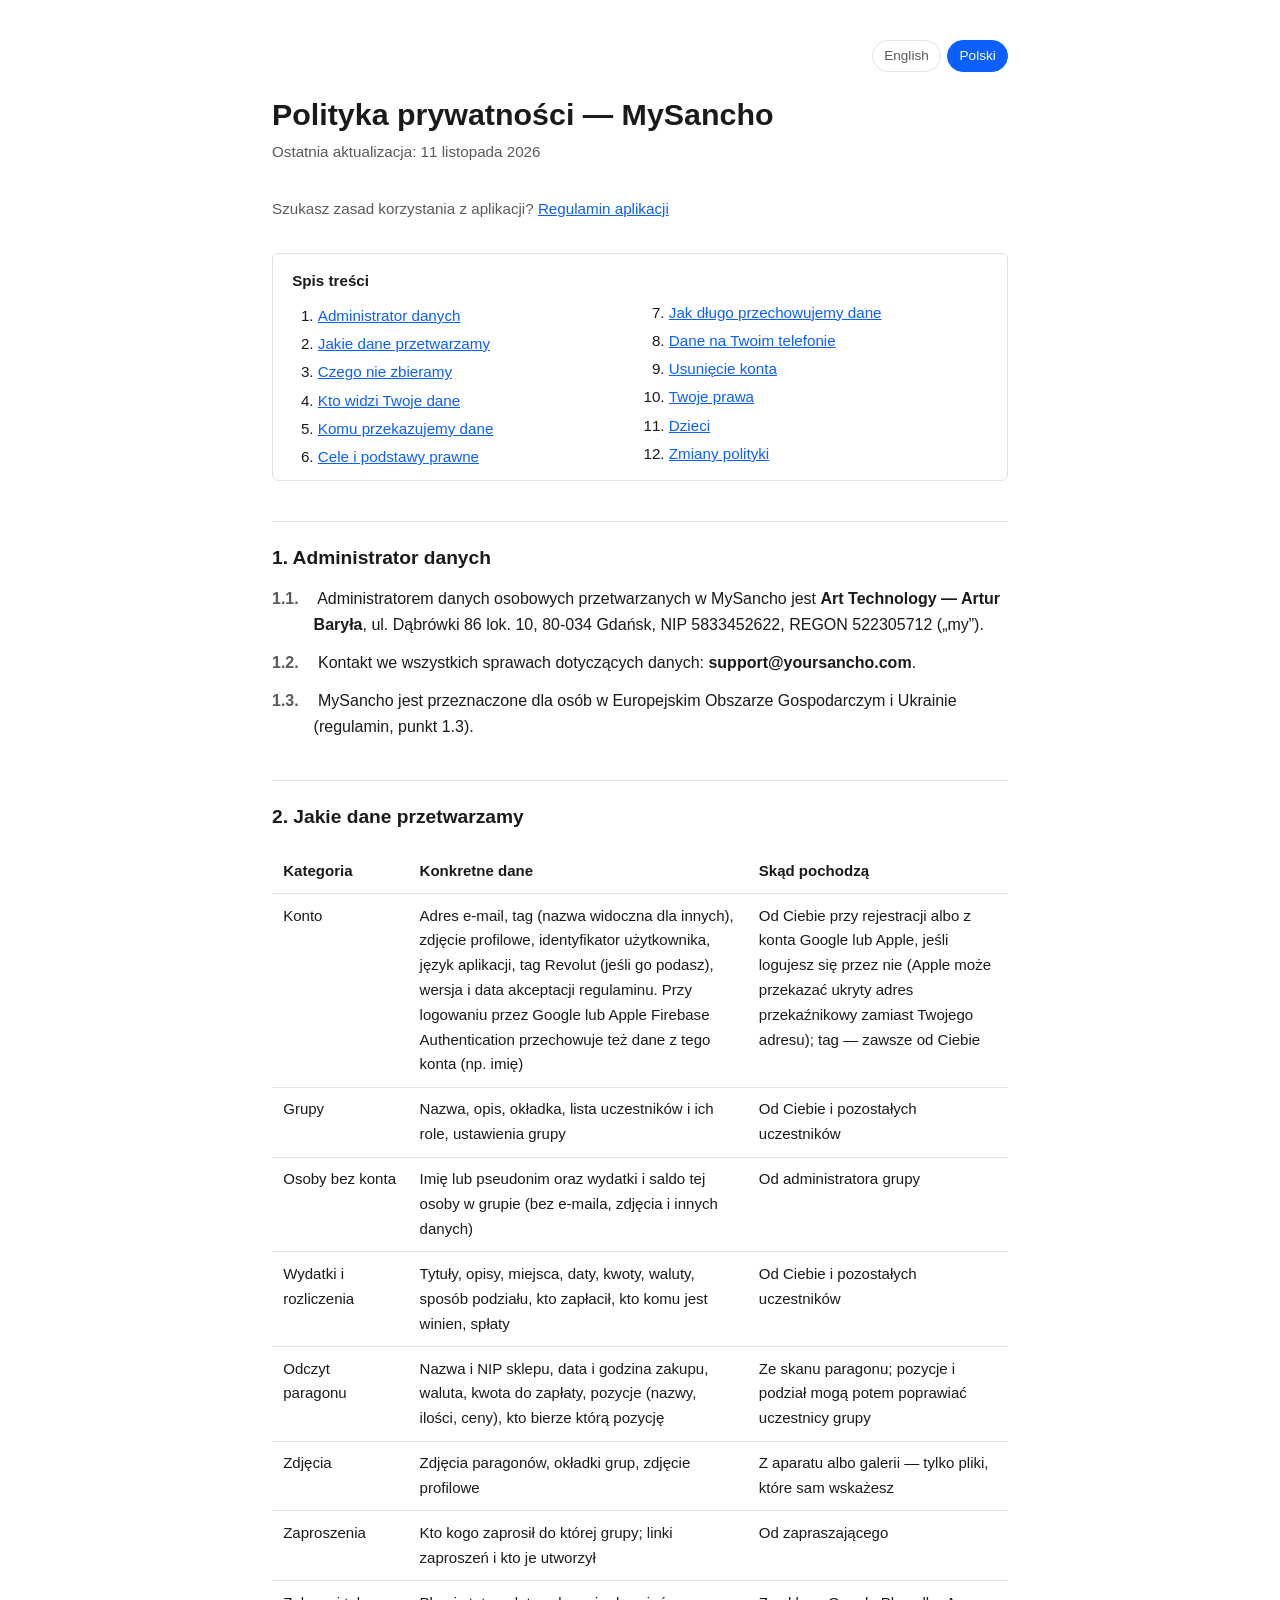
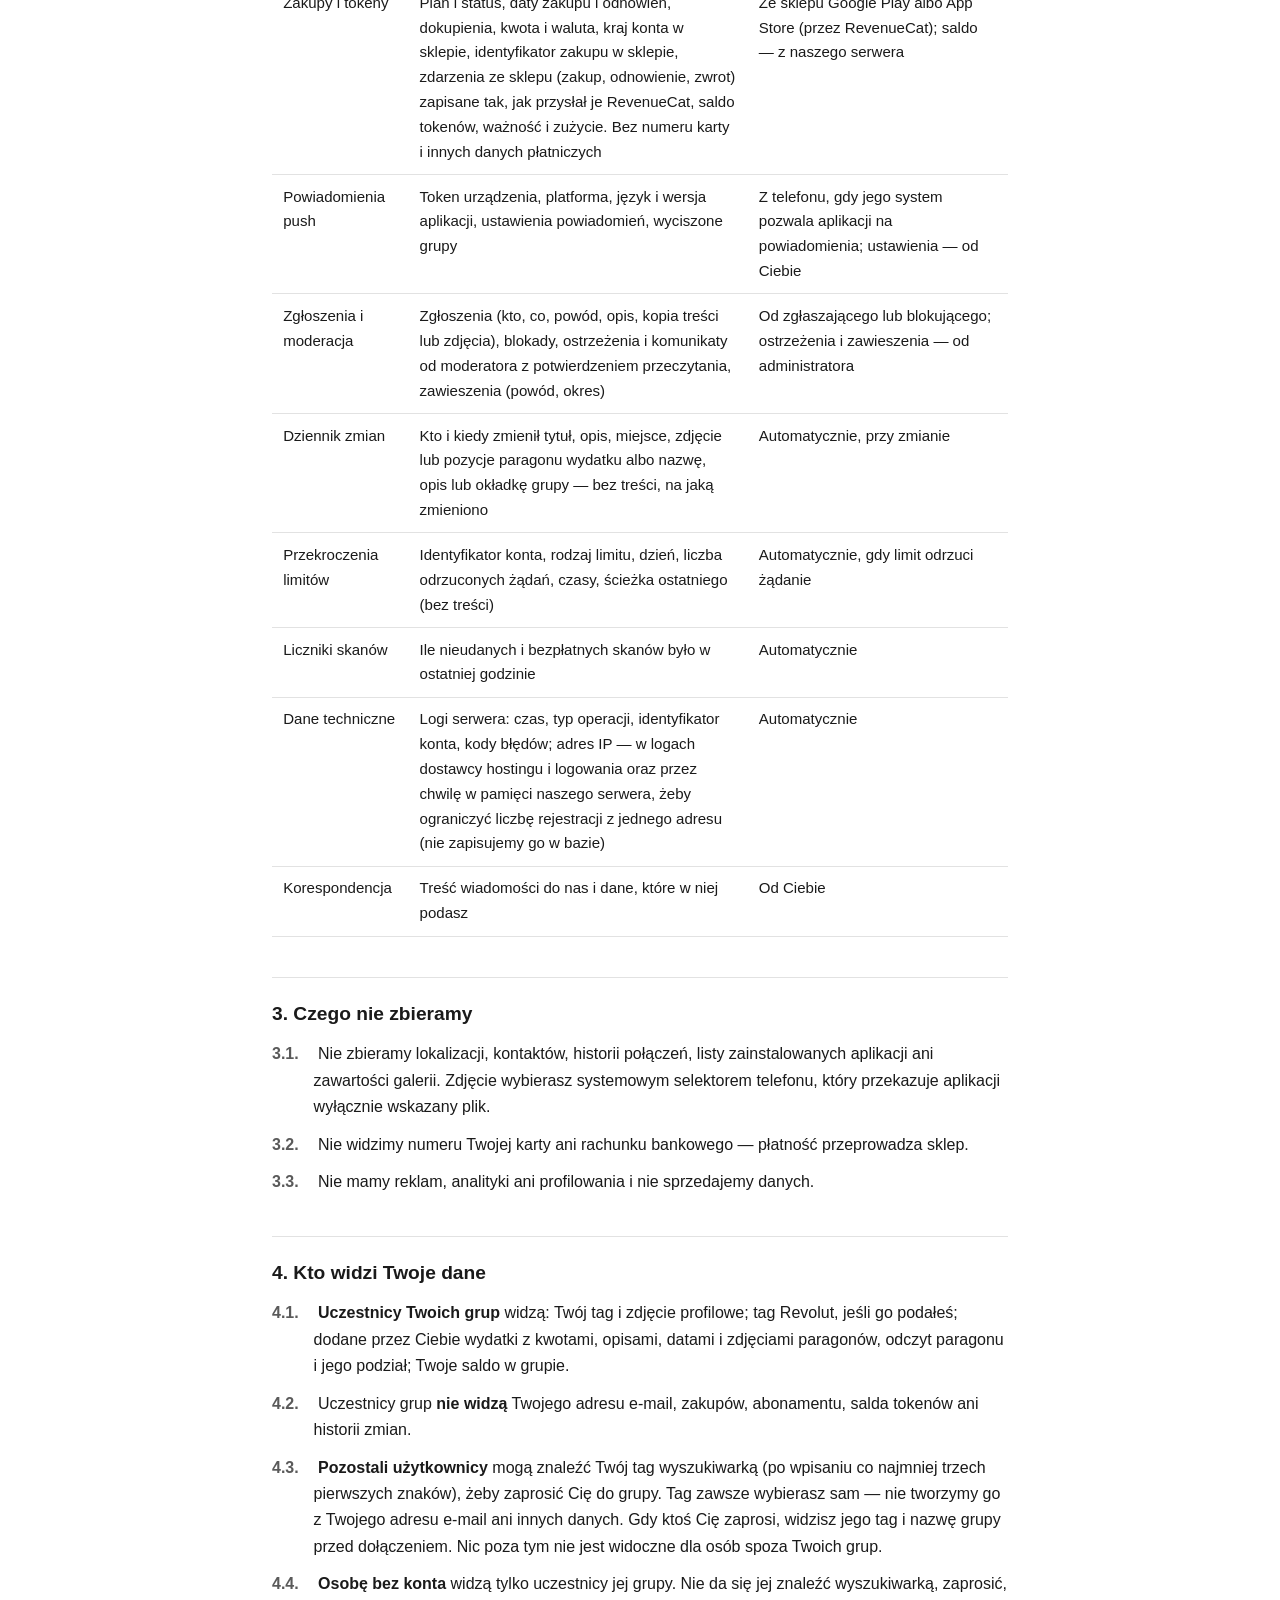
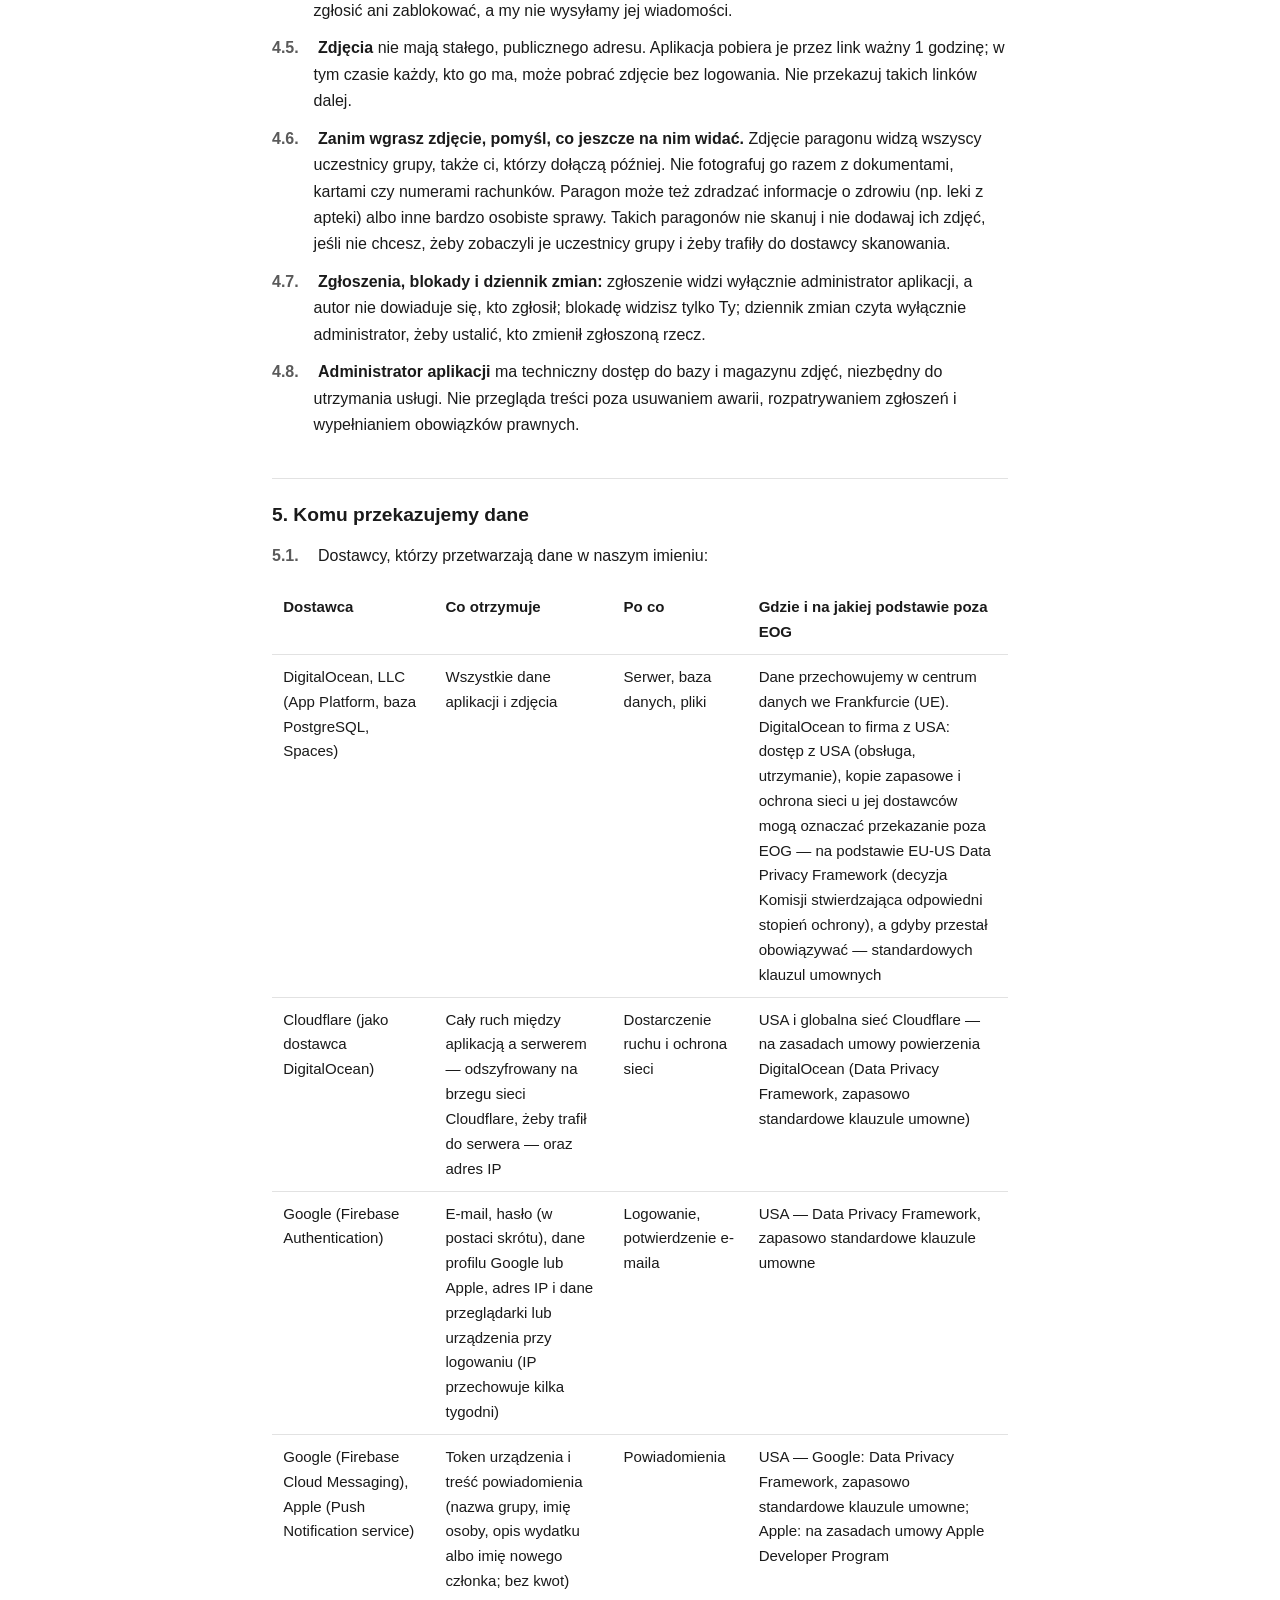
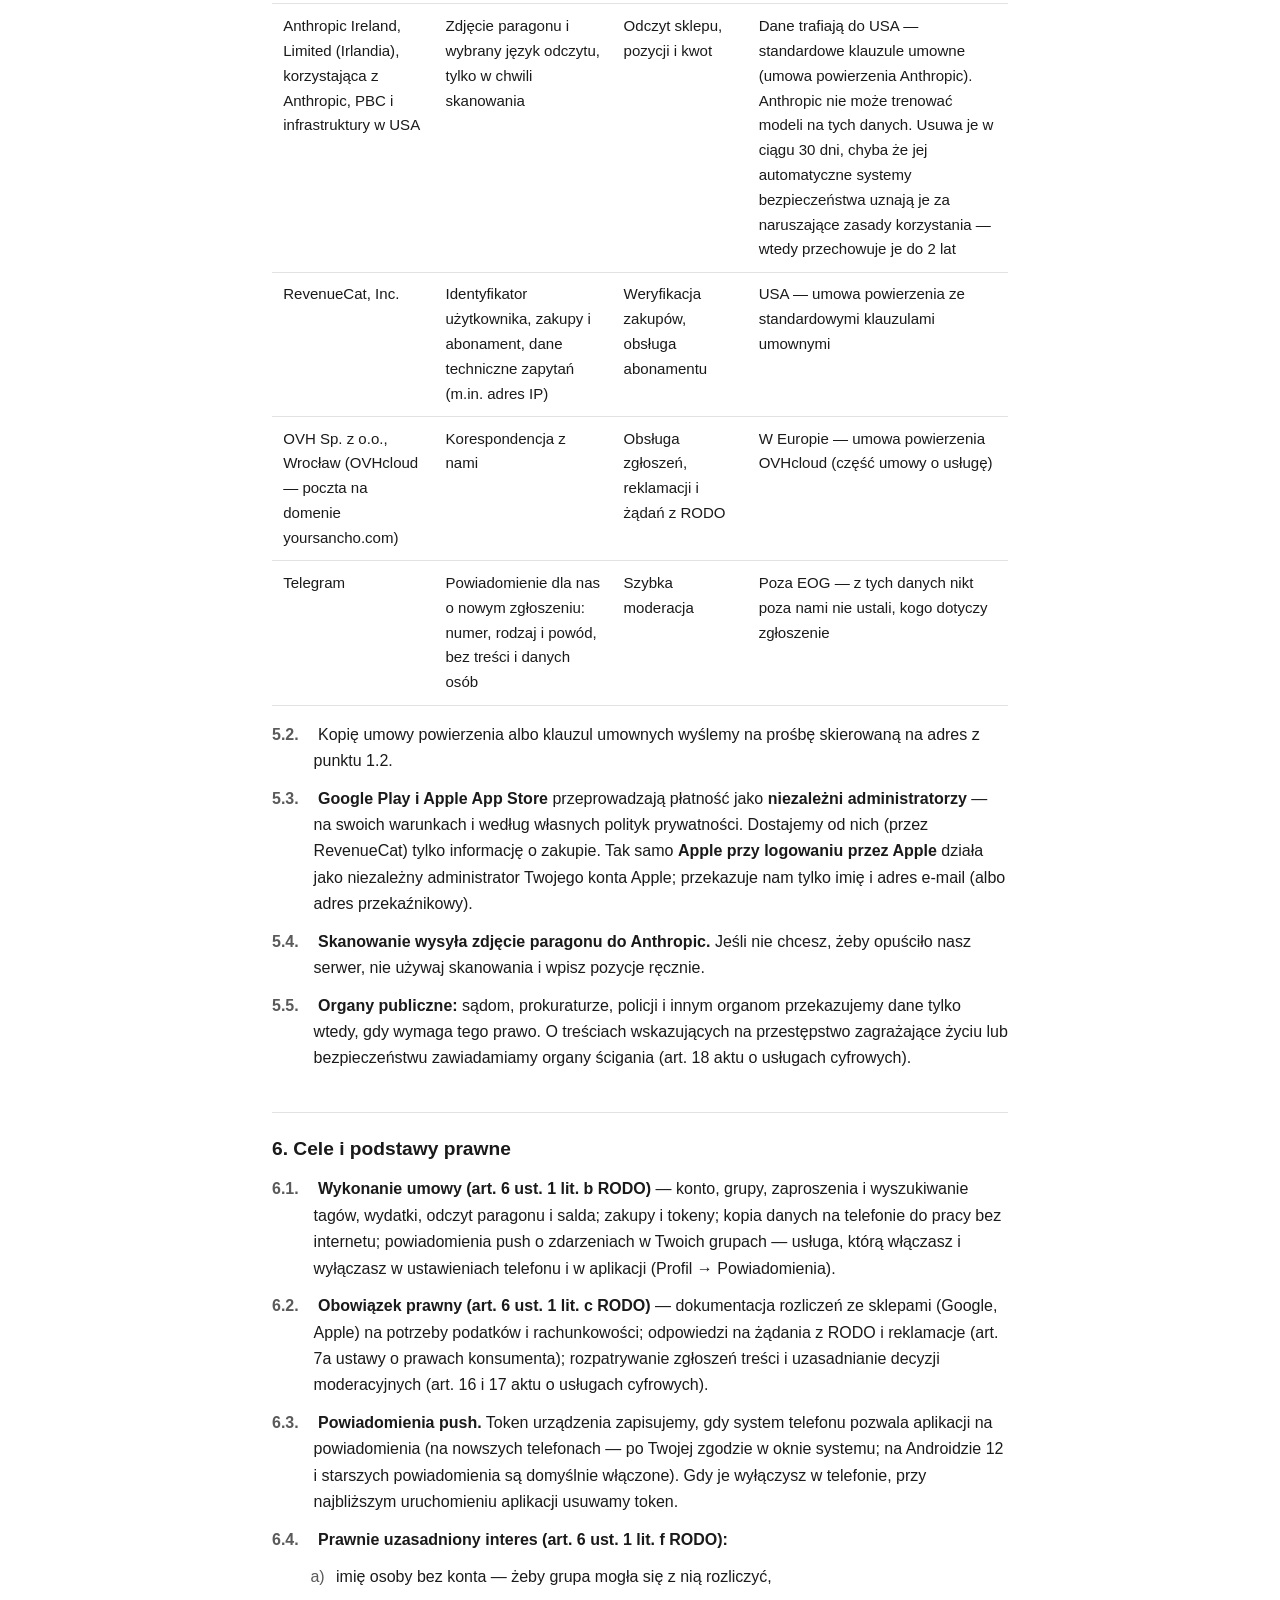
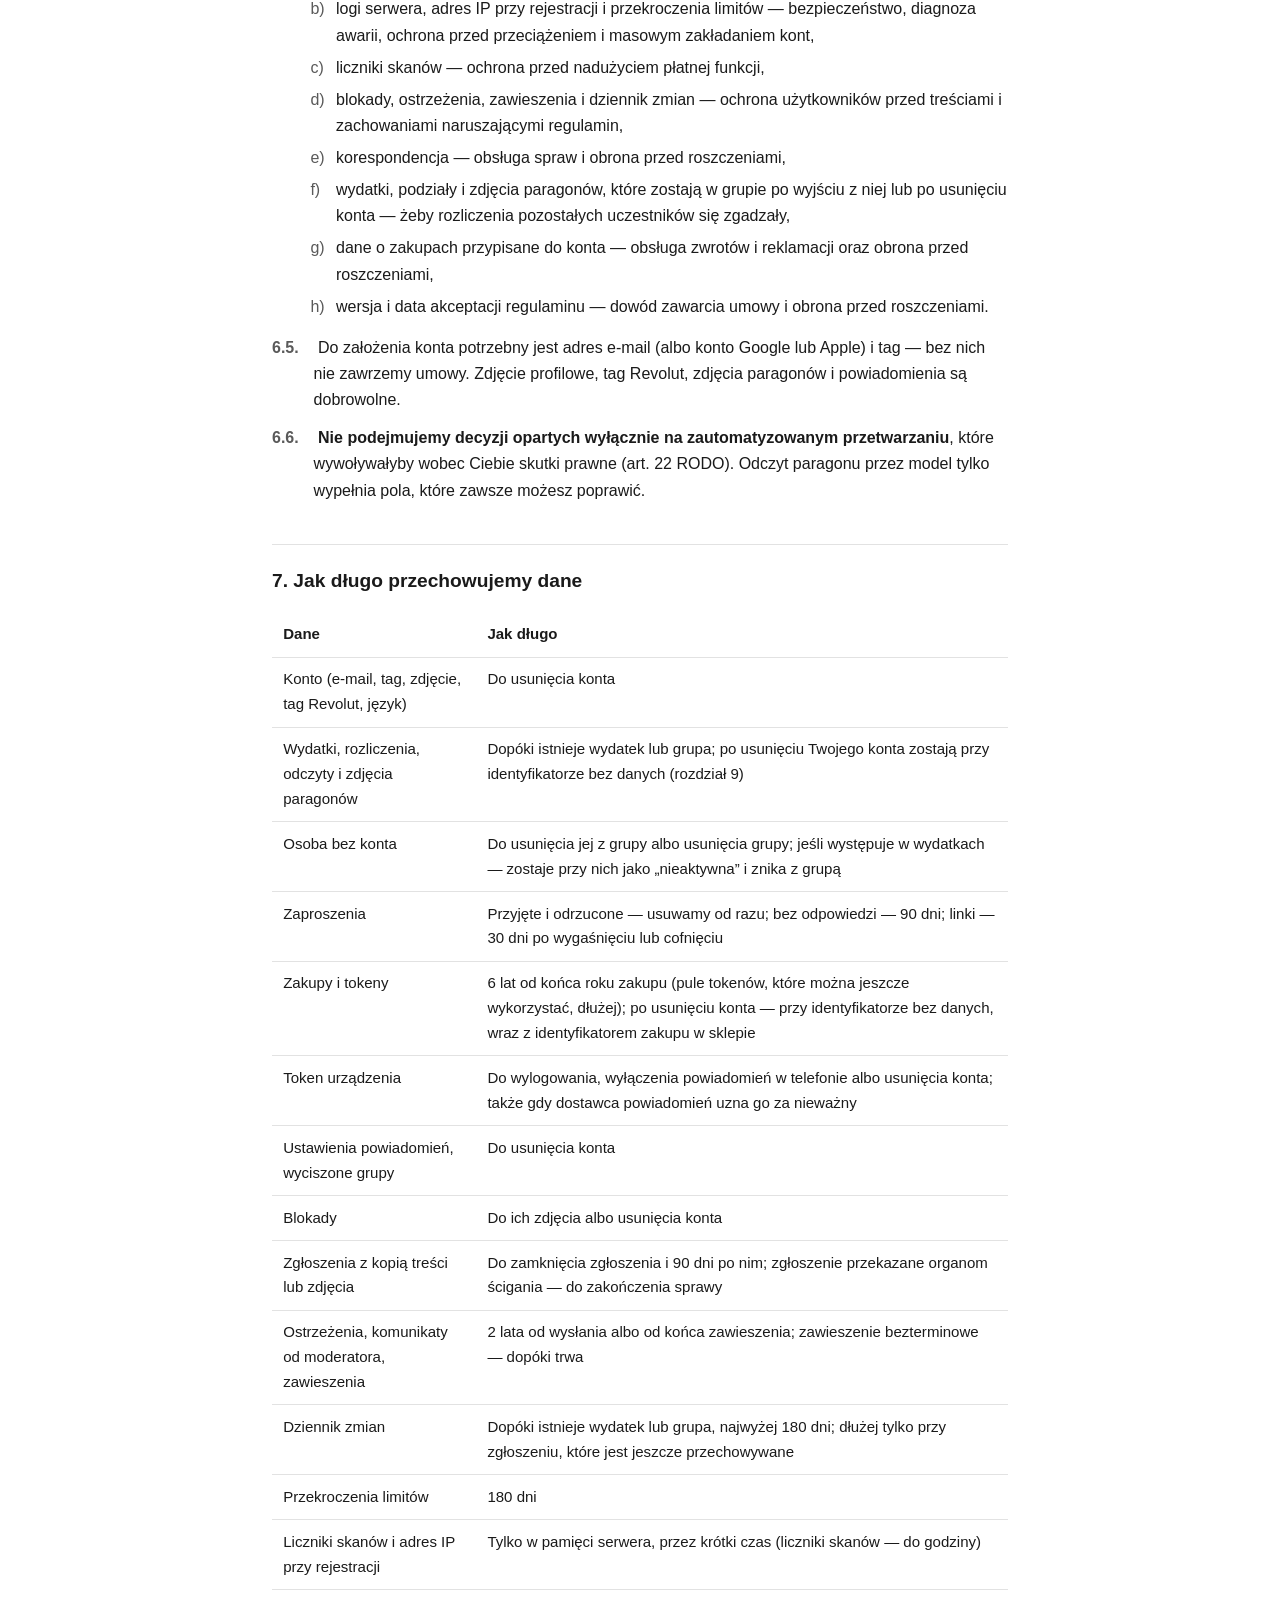
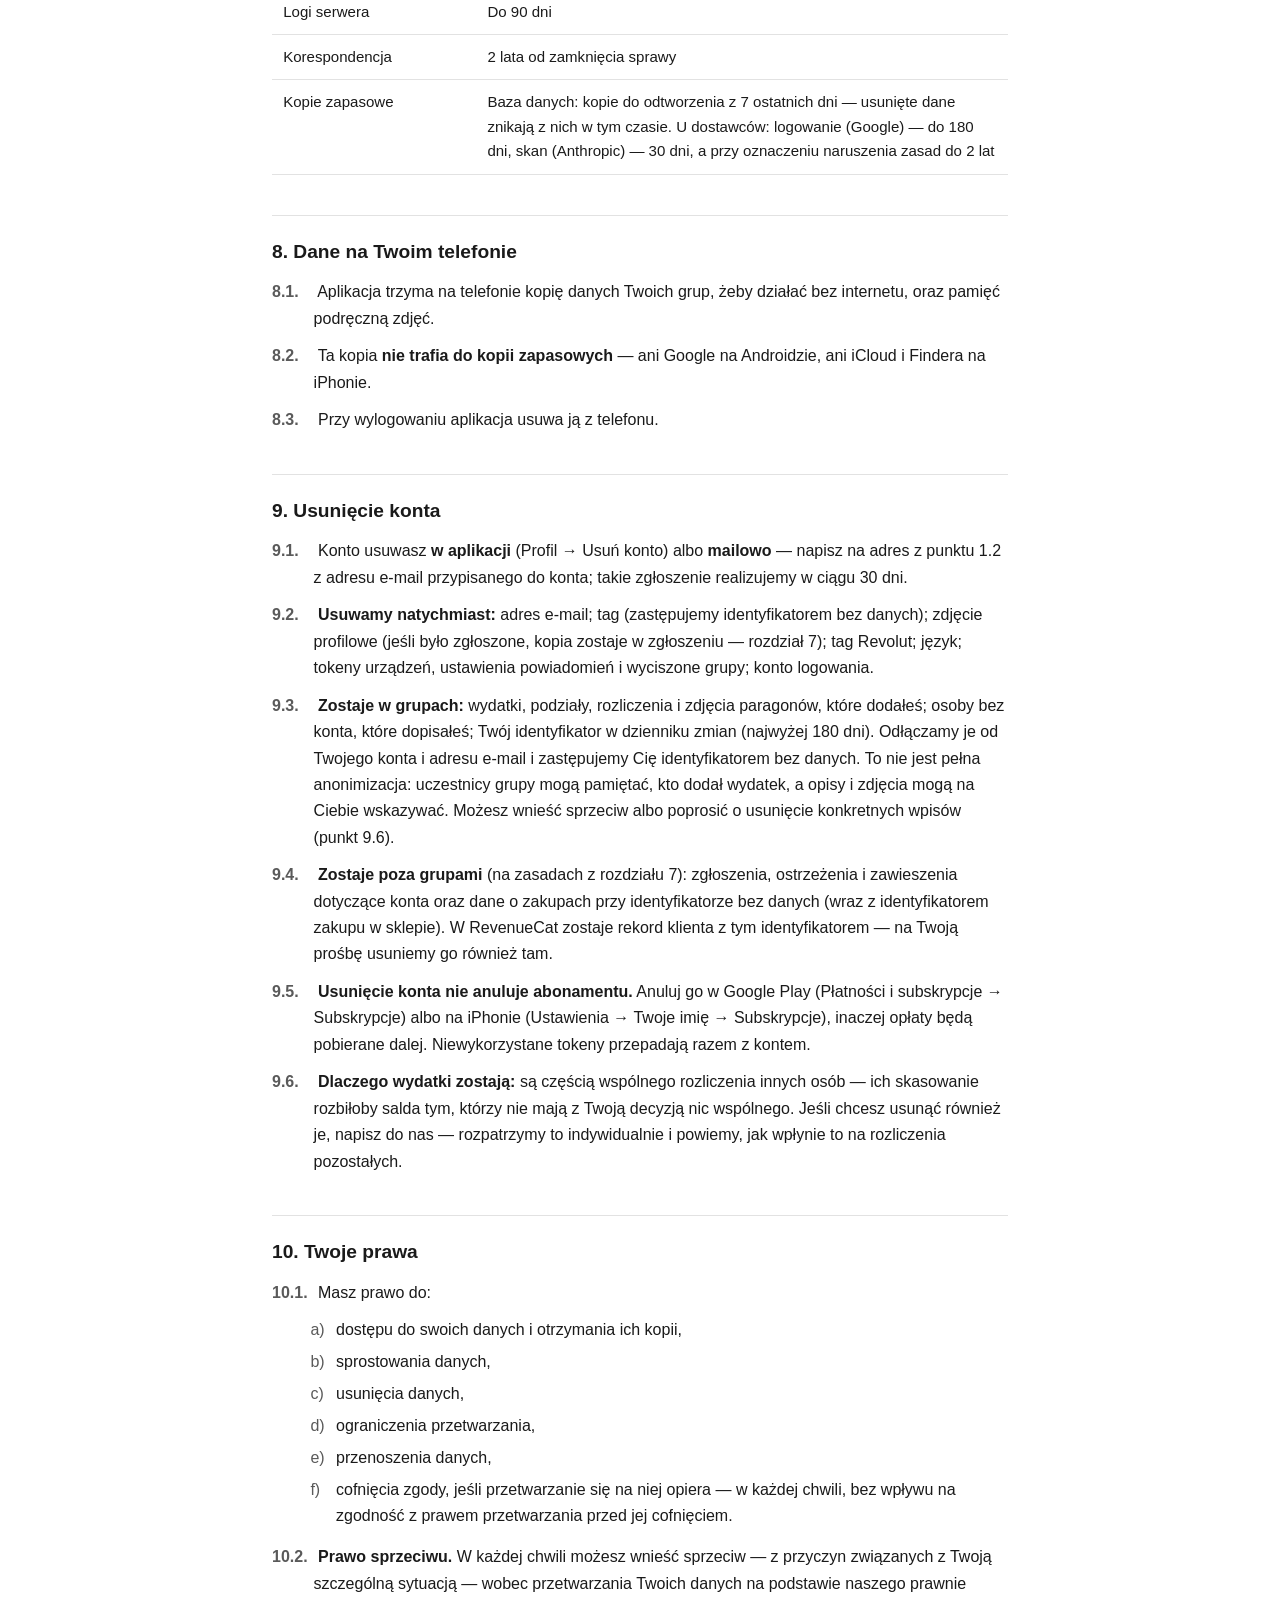
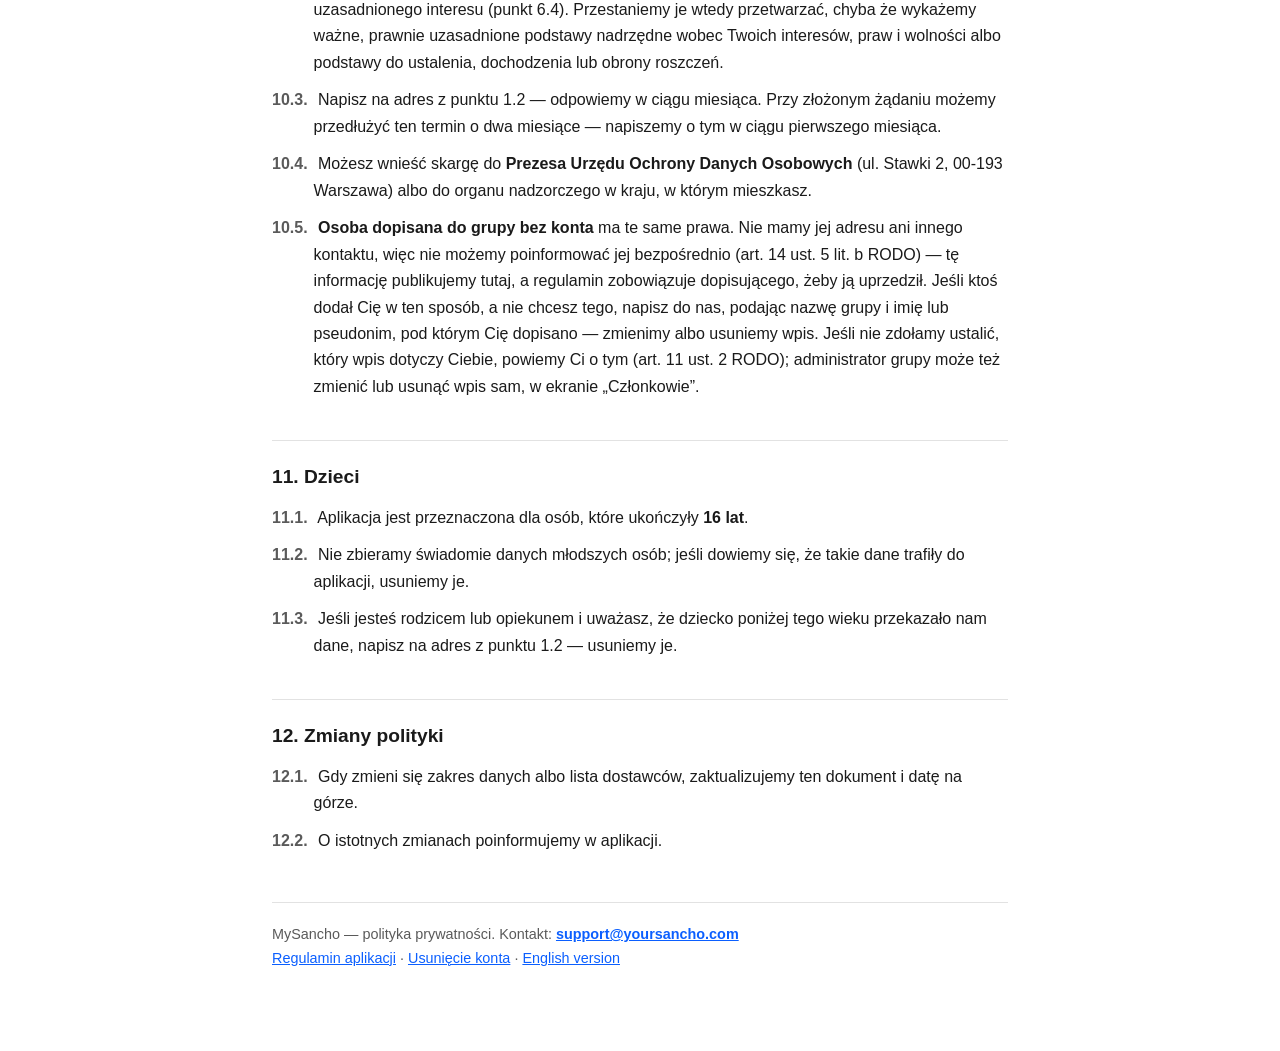
==== commit a435c3a8: "Privacy policy and terms of service, November 2026 New privacy policy and terms of service (Polish a" ====
--- a/index.html
+++ b/index.html
@@ -4,30 +4,52 @@
 <meta charset="utf-8">
 <meta name="viewport" content="width=device-width, initial-scale=1">
 <title>Polityka prywatności — MySancho</title>
+<meta name="description" content="Polityka prywatności aplikacji MySancho: jakie dane przetwarzamy, po co, komu je przekazujemy i jak długo je przechowujemy.">
+<link rel="canonical" href="https://arturbaryla.github.io/mysancho-legal/">
+<link rel="alternate" hreflang="en" href="https://arturbaryla.github.io/mysancho-legal/privacy-en.html">
 <link rel="alternate" hreflang="pl" href="https://arturbaryla.github.io/mysancho-legal/">
-<link rel="alternate" hreflang="en" href="https://arturbaryla.github.io/mysancho-legal/privacy-en.html">
+<link rel="alternate" hreflang="x-default" href="https://arturbaryla.github.io/mysancho-legal/privacy-en.html">
 <link rel="stylesheet" href="style.css">
 </head>
 <body>
 <main>
 
 <nav class="langbar" aria-label="Wybór języka">
+  <a href="privacy-en.html" hreflang="en">English</a>
   <a href="./" aria-current="page">Polski</a>
-  <a href="privacy-en.html" hreflang="en">English</a>
 </nav>
 
 <h1>Polityka prywatności — MySancho</h1>
-<p class="sub">Ostatnia aktualizacja: 21 października 2026</p>
+<p class="sub">Ostatnia aktualizacja: 11 listopada 2026</p>
 <p class="docnav">Szukasz zasad korzystania z aplikacji? <a href="terms.html">Regulamin aplikacji</a></p>
 
-<p>MySancho to aplikacja do dzielenia wspólnych kosztów. Ten dokument opisuje, jakie dane
-aplikacja zbiera, po co, komu je przekazuje i <strong>kto może je zobaczyć</strong>.</p>
-
-<h2>1. Administrator danych</h2>
-<p>Administratorem danych osobowych przetwarzanych w MySancho jest <strong>Art Technology — Artur Baryła</strong>.</p>
-<p>Kontakt w sprawach dotyczących danych: <strong><a href="mailto:mysancho.support@gmail.com">mysancho.support@gmail.com</a></strong></p>
-
-<h2>2. Jakie dane przechowujemy</h2>
+<nav class="toc" aria-label="Spis treści">
+<p class="toc-title">Spis treści</p>
+<ol>
+  <li><a href="#1-administrator-danych">Administrator danych</a></li>
+  <li><a href="#2-jakie-dane-przetwarzamy">Jakie dane przetwarzamy</a></li>
+  <li><a href="#3-czego-nie-zbieramy">Czego nie zbieramy</a></li>
+  <li><a href="#4-kto-widzi-twoje-dane">Kto widzi Twoje dane</a></li>
+  <li><a href="#5-komu-przekazujemy-dane">Komu przekazujemy dane</a></li>
+  <li><a href="#6-cele-i-podstawy-prawne">Cele i podstawy prawne</a></li>
+  <li><a href="#7-jak-długo-przechowujemy-dane">Jak długo przechowujemy dane</a></li>
+  <li><a href="#8-dane-na-twoim-telefonie">Dane na Twoim telefonie</a></li>
+  <li><a href="#9-usunięcie-konta">Usunięcie konta</a></li>
+  <li><a href="#10-twoje-prawa">Twoje prawa</a></li>
+  <li><a href="#11-dzieci">Dzieci</a></li>
+  <li><a href="#12-zmiany-polityki">Zmiany polityki</a></li>
+</ol>
+</nav>
+
+<h2 id="1-administrator-danych">1. Administrator danych</h2>
+
+<p class="pt" id="p1-1"><span class="no">1.1.</span> Administratorem danych osobowych przetwarzanych w MySancho jest <strong>Art Technology — Artur Baryła</strong>, ul. Dąbrówki 86 lok. 10, 80-034 Gdańsk, NIP 5833452622, REGON 522305712 („my”).</p>
+
+<p class="pt" id="p1-2"><span class="no">1.2.</span> Kontakt we wszystkich sprawach dotyczących danych: <strong>support@yoursancho.com</strong>.</p>
+
+<p class="pt" id="p1-3"><span class="no">1.3.</span> MySancho jest przeznaczone dla osób w Europejskim Obszarze Gospodarczym i Ukrainie (regulamin, punkt 1.3).</p>
+
+<h2 id="2-jakie-dane-przetwarzamy">2. Jakie dane przetwarzamy</h2>
 
 <div class="table-wrap">
 <table>
@@ -35,316 +57,194 @@
     <tr><th>Kategoria</th><th>Konkretne dane</th><th>Skąd pochodzą</th></tr>
   </thead>
   <tbody>
-    <tr>
-      <td>Konto</td>
-      <td>Adres e-mail, imię lub nazwa wyświetlana, zdjęcie profilowe, identyfikator użytkownika, język ustawiony w aplikacji</td>
-      <td>Podane przy rejestracji mailem albo pobrane z konta Google przy logowaniu; język — z aplikacji, przy rejestracji i przy każdej jego zmianie</td>
-    </tr>
-    <tr>
-      <td>Grupy</td>
-      <td>Nazwa grupy, opis, zdjęcie okładki, lista uczestników i ich role</td>
-      <td>Od Ciebie i pozostałych uczestników</td>
-    </tr>
-    <tr>
-      <td>Osoby dodane bez konta</td>
-      <td>Imię lub pseudonim wpisane przez administratora grupy dla osoby, która nie ma aplikacji, oraz wydatki i saldo przypisane tej osobie w grupie. Nie mamy jej e-maila, zdjęcia ani żadnych innych danych</td>
-      <td>Od administratora grupy</td>
-    </tr>
-    <tr>
-      <td>Wydatki i rozliczenia</td>
-      <td>Kwoty, waluty, opisy, daty, kategorie, sposób podziału, informacja kto zapłacił i kto jest komu winien, zapisane spłaty</td>
-      <td>Od Ciebie i pozostałych uczestników grupy</td>
-    </tr>
-    <tr>
-      <td>Zdjęcia</td>
-      <td>Zdjęcia paragonów, okładki grup, zdjęcie profilowe</td>
-      <td>Z aparatu lub galerii — wyłącznie te pliki, które sam wskażesz</td>
-    </tr>
-    <tr>
-      <td>Dziennik zmian</td>
-      <td>Dla tekstu i zdjęcia wydatku oraz nazwy, opisu i okładki grupy: kto to zmienił i kiedy — wyłącznie identyfikator osoby, czas i nazwy zmienionych pól, <strong>nigdy treść, na jaką zmieniono</strong>. Nikomu niepokazywany w aplikacji</td>
-      <td>Automatycznie, gdy Ty lub inny uczestnik je zmienicie</td>
-    </tr>
-    <tr>
-      <td>Zakupy i abonament</td>
-      <td>Wybrany plan i jego status (aktywny, anulowany, wygasły), daty zakupu i odnowienia, kupione dokupienia tokenów, kwota i waluta płatności, identyfikator zakupu w sklepie, saldo tokenów i terminy ich ważności. <strong>Nie otrzymujemy numeru karty ani innych danych płatniczych</strong></td>
-      <td>Ze sklepu Google Play (przez RevenueCat) po dokonaniu zakupu; saldo tokenów — z naszego serwera</td>
-    </tr>
-    <tr>
-      <td>Powiadomienia push</td>
-      <td>Token urządzenia (identyfikator, pod który system telefonu dostarcza powiadomienia), platforma (Android albo iOS), język i wersja aplikacji oraz Twoje ustawienia powiadomień: które rodzaje zdarzeń chcesz dostawać, filtr „tylko to, co mnie dotyczy” i grupy, które wyciszyłeś. <strong>Token zapisujemy dopiero po Twojej zgodzie na powiadomienia w systemie telefonu</strong></td>
-      <td>Z Twojego telefonu (token wydaje Google albo, na iPhonie, Apple); ustawienia — od Ciebie</td>
-    </tr>
-    <tr>
-      <td>Zgłoszenia i blokady</td>
-      <td>Zgłoszenia: kto zgłosił, co zostało zgłoszone (kopia treści, a przy zdjęciu — kopia pliku; zdjęcie profilowe lub okładkę grupy kopiujemy tylko wtedy, gdy powód zgłoszenia może dotyczyć obrazu, a nie np. przy spamie czy nękaniu), powód i opis. Blokady: kogo zablokowałeś. Zawieszenia kont: powód i okres</td>
-      <td>Od zgłaszającego lub blokującego; zawieszenia — od administratora</td>
-    </tr>
-    <tr>
-      <td>Dane techniczne</td>
-      <td>Logi serwera: data i godzina zapytania, adres IP, typ operacji, kody błędów</td>
-      <td>Automatycznie, przy każdym połączeniu z serwerem</td>
-    </tr>
+    <tr><td>Konto</td><td>Adres e-mail, tag (nazwa widoczna dla innych), zdjęcie profilowe, identyfikator użytkownika, język aplikacji, tag Revolut (jeśli go podasz), wersja i data akceptacji regulaminu. Przy logowaniu przez Google lub Apple Firebase Authentication przechowuje też dane z tego konta (np. imię)</td><td>Od Ciebie przy rejestracji albo z konta Google lub Apple, jeśli logujesz się przez nie (Apple może przekazać ukryty adres przekaźnikowy zamiast Twojego adresu); tag — zawsze od Ciebie</td></tr>
+    <tr><td>Grupy</td><td>Nazwa, opis, okładka, lista uczestników i ich role, ustawienia grupy</td><td>Od Ciebie i pozostałych uczestników</td></tr>
+    <tr><td>Osoby bez konta</td><td>Imię lub pseudonim oraz wydatki i saldo tej osoby w grupie (bez e-maila, zdjęcia i innych danych)</td><td>Od administratora grupy</td></tr>
+    <tr><td>Wydatki i rozliczenia</td><td>Tytuły, opisy, miejsca, daty, kwoty, waluty, sposób podziału, kto zapłacił, kto komu jest winien, spłaty</td><td>Od Ciebie i pozostałych uczestników</td></tr>
+    <tr><td>Odczyt paragonu</td><td>Nazwa i NIP sklepu, data i godzina zakupu, waluta, kwota do zapłaty, pozycje (nazwy, ilości, ceny), kto bierze którą pozycję</td><td>Ze skanu paragonu; pozycje i podział mogą potem poprawiać uczestnicy grupy</td></tr>
+    <tr><td>Zdjęcia</td><td>Zdjęcia paragonów, okładki grup, zdjęcie profilowe</td><td>Z aparatu albo galerii — tylko pliki, które sam wskażesz</td></tr>
+    <tr><td>Zaproszenia</td><td>Kto kogo zaprosił do której grupy; linki zaproszeń i kto je utworzył</td><td>Od zapraszającego</td></tr>
+    <tr><td>Zakupy i tokeny</td><td>Plan i status, daty zakupu i odnowień, dokupienia, kwota i waluta, kraj konta w sklepie, identyfikator zakupu w sklepie, zdarzenia ze sklepu (zakup, odnowienie, zwrot) zapisane tak, jak przysłał je RevenueCat, saldo tokenów, ważność i zużycie. Bez numeru karty i innych danych płatniczych</td><td>Ze sklepu Google Play albo App Store (przez RevenueCat); saldo — z naszego serwera</td></tr>
+    <tr><td>Powiadomienia push</td><td>Token urządzenia, platforma, język i wersja aplikacji, ustawienia powiadomień, wyciszone grupy</td><td>Z telefonu, gdy jego system pozwala aplikacji na powiadomienia; ustawienia — od Ciebie</td></tr>
+    <tr><td>Zgłoszenia i moderacja</td><td>Zgłoszenia (kto, co, powód, opis, kopia treści lub zdjęcia), blokady, ostrzeżenia i komunikaty od moderatora z potwierdzeniem przeczytania, zawieszenia (powód, okres)</td><td>Od zgłaszającego lub blokującego; ostrzeżenia i zawieszenia — od administratora</td></tr>
+    <tr><td>Dziennik zmian</td><td>Kto i kiedy zmienił tytuł, opis, miejsce, zdjęcie lub pozycje paragonu wydatku albo nazwę, opis lub okładkę grupy — bez treści, na jaką zmieniono</td><td>Automatycznie, przy zmianie</td></tr>
+    <tr><td>Przekroczenia limitów</td><td>Identyfikator konta, rodzaj limitu, dzień, liczba odrzuconych żądań, czasy, ścieżka ostatniego (bez treści)</td><td>Automatycznie, gdy limit odrzuci żądanie</td></tr>
+    <tr><td>Liczniki skanów</td><td>Ile nieudanych i bezpłatnych skanów było w ostatniej godzinie</td><td>Automatycznie</td></tr>
+    <tr><td>Dane techniczne</td><td>Logi serwera: czas, typ operacji, identyfikator konta, kody błędów; adres IP — w logach dostawcy hostingu i logowania oraz przez chwilę w pamięci naszego serwera, żeby ograniczyć liczbę rejestracji z jednego adresu (nie zapisujemy go w bazie)</td><td>Automatycznie</td></tr>
+    <tr><td>Korespondencja</td><td>Treść wiadomości do nas i dane, które w niej podasz</td><td>Od Ciebie</td></tr>
   </tbody>
 </table>
 </div>
 
-<p><strong>Czego nie zbieramy:</strong> aplikacja nie pobiera Twojej lokalizacji, listy kontaktów,
-historii połączeń, listy zainstalowanych aplikacji ani zawartości galerii. Nie widzimy numeru
-Twojej karty ani rachunku bankowego — płatność przeprowadza Google Play. Nie prosi o żadne
-uprawnienia do zdjęć — wybór pliku odbywa się przez systemowy selektor Androida, który
-przekazuje aplikacji wyłącznie ten jeden wskazany przez Ciebie obraz. Nie prowadzimy
-profilowania reklamowego i nie sprzedajemy danych.</p>
-
-<h2>3. Kto ma dostęp do Twoich danych</h2>
-
-<h3>Pozostali uczestnicy grupy</h3>
-<p>MySancho jest aplikacją współdzieloną — to jej istota. Każda osoba należąca do tej samej grupy
-co Ty widzi:</p>
-<ul>
-  <li>Twoje imię lub nazwę wyświetlaną oraz zdjęcie profilowe,</li>
-  <li>wszystkie dodane przez Ciebie wydatki wraz z kwotami, opisami i datami,</li>
-  <li><strong>zdjęcia paragonów, które wgrałeś</strong>,</li>
-  <li>Twoje saldo — ile jesteś winien i ile są winni Tobie,</li>
-  <li>historię wprowadzonych przez Ciebie zmian.</li>
-</ul>
-<p>Pozostali uczestnicy grupy <strong>nie widzą</strong> Twoich zakupów, abonamentu ani salda
-tokenów.</p>
-
-<h3>Osoby dodane do grupy bez konta</h3>
-<p>Administrator grupy może dopisać do niej osobę, która nie ma aplikacji, żeby rozliczać z nią
-wspólne wydatki. Jej imię lub pseudonim, wydatki i saldo widzą wszyscy uczestnicy tej jednej
-grupy — tak samo jak w przypadku każdego innego członka. Taka osoba nie ma konta ani dostępu do
-aplikacji, nie dostaje od nas żadnych wiadomości i <strong>nie jest widoczna poza tą grupą</strong>:
-nie da się jej znaleźć wyszukiwarką, zaprosić, zgłosić ani zablokować.</p>
-
-<div class="note">
-  <p><strong>Zanim wgrasz zdjęcie, pomyśl, co jeszcze jest na nim widoczne.</strong></p>
-  <p>Zdjęcie paragonu trafia na serwer i staje się dostępne dla wszystkich uczestników grupy —
-  także tych, którzy dołączą do niej później. Nie da się go „cofnąć" komuś, kto już je zobaczył.</p>
-  <p>Nie fotografuj paragonów razem z dokumentami, kartami płatniczymi, numerami rachunków ani
-  innymi rzeczami, których nie chcesz pokazywać reszcie grupy.</p>
-</div>
-
-<h3>Linki do zdjęć są czasowe, ale działają bez logowania</h3>
-<p>Zdjęcia nie są dostępne pod stałym, publicznym adresem. Aplikacja pobiera je przez link
-generowany na żądanie, ważny przez <strong>1 godzinę</strong>. W tym czasie link działa jak klucz:
-każdy, kto go otrzyma, może pobrać to zdjęcie bez logowania. Po upływie godziny link przestaje
-działać. Nie udostępniaj takich linków dalej.</p>
-
-<h3>Zgłoszenia i blokady</h3>
-<p>Zgłoszenie widzi wyłącznie administrator. Autor zgłoszonej treści nie dowiaduje się, kto ją
-zgłosił. Blokadę widzisz tylko Ty — zablokowana osoba nie jest o niej informowana. Dziennik zmian
-czyta wyłącznie administrator, żeby ustalić, kto zmienił zgłoszoną rzecz; w aplikacji nie ma
-na niego żadnego ekranu.</p>
-
-<h3>Administrator</h3>
-<p>Administrator aplikacji ma techniczny dostęp do bazy danych oraz do magazynu zdjęć —
-jest to niezbędne do utrzymania i naprawy usługi. Dostęp ten nie jest wykorzystywany do
-przeglądania treści użytkowników poza sytuacjami koniecznymi do usunięcia awarii,
-rozpatrzenia zgłoszenia naruszenia regulaminu lub wypełnienia obowiązku prawnego.</p>
-
-<h3>Osoby spoza grupy</h3>
-<p>Nie mają dostępu do niczego. Wszystkie funkcje serwera wymagają zalogowania, a dane wydatków
-są widoczne wyłącznie w obrębie grupy, do której należysz.</p>
-
-<h2>4. Komu przekazujemy dane</h2>
-
-<p>Korzystamy z usług zewnętrznych dostawców, którzy przetwarzają dane w naszym imieniu:</p>
+<h2 id="3-czego-nie-zbieramy">3. Czego nie zbieramy</h2>
+
+<p class="pt" id="p3-1"><span class="no">3.1.</span> Nie zbieramy lokalizacji, kontaktów, historii połączeń, listy zainstalowanych aplikacji ani zawartości galerii. Zdjęcie wybierasz systemowym selektorem telefonu, który przekazuje aplikacji wyłącznie wskazany plik.</p>
+
+<p class="pt" id="p3-2"><span class="no">3.2.</span> Nie widzimy numeru Twojej karty ani rachunku bankowego — płatność przeprowadza sklep.</p>
+
+<p class="pt" id="p3-3"><span class="no">3.3.</span> Nie mamy reklam, analityki ani profilowania i nie sprzedajemy danych.</p>
+
+<h2 id="4-kto-widzi-twoje-dane">4. Kto widzi Twoje dane</h2>
+
+<p class="pt" id="p4-1"><span class="no">4.1.</span> <strong>Uczestnicy Twoich grup</strong> widzą: Twój tag i zdjęcie profilowe; tag Revolut, jeśli go podałeś; dodane przez Ciebie wydatki z kwotami, opisami, datami i zdjęciami paragonów, odczyt paragonu i jego podział; Twoje saldo w grupie.</p>
+
+<p class="pt" id="p4-2"><span class="no">4.2.</span> Uczestnicy grup <strong>nie widzą</strong> Twojego adresu e-mail, zakupów, abonamentu, salda tokenów ani historii zmian.</p>
+
+<p class="pt" id="p4-3"><span class="no">4.3.</span> <strong>Pozostali użytkownicy</strong> mogą znaleźć Twój tag wyszukiwarką (po wpisaniu co najmniej trzech pierwszych znaków), żeby zaprosić Cię do grupy. Tag zawsze wybierasz sam — nie tworzymy go z Twojego adresu e-mail ani innych danych. Gdy ktoś Cię zaprosi, widzisz jego tag i nazwę grupy przed dołączeniem. Nic poza tym nie jest widoczne dla osób spoza Twoich grup.</p>
+
+<p class="pt" id="p4-4"><span class="no">4.4.</span> <strong>Osobę bez konta</strong> widzą tylko uczestnicy jej grupy. Nie da się jej znaleźć wyszukiwarką, zaprosić, zgłosić ani zablokować, a my nie wysyłamy jej wiadomości.</p>
+
+<p class="pt" id="p4-5"><span class="no">4.5.</span> <strong>Zdjęcia</strong> nie mają stałego, publicznego adresu. Aplikacja pobiera je przez link ważny 1 godzinę; w tym czasie każdy, kto go ma, może pobrać zdjęcie bez logowania. Nie przekazuj takich linków dalej.</p>
+
+<p class="pt" id="p4-6"><span class="no">4.6.</span> <strong>Zanim wgrasz zdjęcie, pomyśl, co jeszcze na nim widać.</strong> Zdjęcie paragonu widzą wszyscy uczestnicy grupy, także ci, którzy dołączą później. Nie fotografuj go razem z dokumentami, kartami czy numerami rachunków. Paragon może też zdradzać informacje o zdrowiu (np. leki z apteki) albo inne bardzo osobiste sprawy. Takich paragonów nie skanuj i nie dodawaj ich zdjęć, jeśli nie chcesz, żeby zobaczyli je uczestnicy grupy i żeby trafiły do dostawcy skanowania.</p>
+
+<p class="pt" id="p4-7"><span class="no">4.7.</span> <strong>Zgłoszenia, blokady i dziennik zmian:</strong> zgłoszenie widzi wyłącznie administrator aplikacji, a autor nie dowiaduje się, kto zgłosił; blokadę widzisz tylko Ty; dziennik zmian czyta wyłącznie administrator, żeby ustalić, kto zmienił zgłoszoną rzecz.</p>
+
+<p class="pt" id="p4-8"><span class="no">4.8.</span> <strong>Administrator aplikacji</strong> ma techniczny dostęp do bazy i magazynu zdjęć, niezbędny do utrzymania usługi. Nie przegląda treści poza usuwaniem awarii, rozpatrywaniem zgłoszeń i wypełnianiem obowiązków prawnych.</p>
+
+<h2 id="5-komu-przekazujemy-dane">5. Komu przekazujemy dane</h2>
+
+<p class="pt" id="p5-1"><span class="no">5.1.</span> Dostawcy, którzy przetwarzają dane w naszym imieniu:</p>
 
 <div class="table-wrap">
 <table>
   <thead>
-    <tr><th>Dostawca</th><th>Co otrzymuje</th><th>Po co</th></tr>
+    <tr><th>Dostawca</th><th>Co otrzymuje</th><th>Po co</th><th>Gdzie i na jakiej podstawie poza EOG</th></tr>
   </thead>
   <tbody>
-    <tr>
-      <td>Google (Firebase Authentication)</td>
-      <td>Adres e-mail, podstawowe dane profilu Google</td>
-      <td>Logowanie i weryfikacja tożsamości, w tym jednorazowa wiadomość z linkiem potwierdzającym adres e-mail, gdy zakładasz konto hasłem</td>
-    </tr>
-    <tr>
-      <td>Google Cloud</td>
-      <td>Wszystkie dane aplikacji — konta, grupy, wydatki, rozliczenia</td>
-      <td>Hosting serwera i baza danych</td>
-    </tr>
-    <tr>
-      <td>Cloudflare (R2)</td>
-      <td>Zdjęcia paragonów, okładki grup, zdjęcia profilowe, kopie zgłoszonych zdjęć</td>
-      <td>Przechowywanie plików graficznych</td>
-    </tr>
-    <tr>
-      <td>Anthropic</td>
-      <td><strong>Zdjęcie paragonu</strong> — wyłącznie w momencie użycia funkcji skanowania</td>
-      <td>Automatyczne odczytanie pozycji i kwot z paragonu</td>
-    </tr>
-    <tr>
-      <td>Google (Google Play)</td>
-      <td>Dane płatności i konta Google, które podajesz przy zakupie (przetwarza je Google, nie my)</td>
-      <td>Przeprowadzenie płatności za abonament i dokupienie tokenów</td>
-    </tr>
-    <tr>
-      <td>Google (Firebase Cloud Messaging) oraz, na iPhonie, Apple (Apple Push Notification service)</td>
-      <td>Token urządzenia i treść powiadomienia: nazwa grupy, imię osoby, która coś dodała, i opis wydatku albo imię nowego członka. <strong>Bez kwot</strong></td>
-      <td>Dostarczenie powiadomienia push na Twój telefon</td>
-    </tr>
-    <tr>
-      <td>RevenueCat, Inc.</td>
-      <td>Identyfikator użytkownika w aplikacji, informacje o zakupach i abonamencie oraz dane techniczne zapytań (m.in. adres IP)</td>
-      <td>Obsługa abonamentów: weryfikacja zakupów, zarządzanie planami i przekazanie nam informacji o zakupie</td>
-    </tr>
+    <tr><td>DigitalOcean, LLC (App Platform, baza PostgreSQL, Spaces)</td><td>Wszystkie dane aplikacji i zdjęcia</td><td>Serwer, baza danych, pliki</td><td>Dane przechowujemy w centrum danych we Frankfurcie (UE). DigitalOcean to firma z USA: dostęp z USA (obsługa, utrzymanie), kopie zapasowe i ochrona sieci u jej dostawców mogą oznaczać przekazanie poza EOG — na podstawie EU-US Data Privacy Framework (decyzja Komisji stwierdzająca odpowiedni stopień ochrony), a gdyby przestał obowiązywać — standardowych klauzul umownych</td></tr>
+    <tr><td>Cloudflare (jako dostawca DigitalOcean)</td><td>Cały ruch między aplikacją a serwerem — odszyfrowany na brzegu sieci Cloudflare, żeby trafił do serwera — oraz adres IP</td><td>Dostarczenie ruchu i ochrona sieci</td><td>USA i globalna sieć Cloudflare — na zasadach umowy powierzenia DigitalOcean (Data Privacy Framework, zapasowo standardowe klauzule umowne)</td></tr>
+    <tr><td>Google (Firebase Authentication)</td><td>E-mail, hasło (w postaci skrótu), dane profilu Google lub Apple, adres IP i dane przeglądarki lub urządzenia przy logowaniu (IP przechowuje kilka tygodni)</td><td>Logowanie, potwierdzenie e-maila</td><td>USA — Data Privacy Framework, zapasowo standardowe klauzule umowne</td></tr>
+    <tr><td>Google (Firebase Cloud Messaging), Apple (Push Notification service)</td><td>Token urządzenia i treść powiadomienia (nazwa grupy, imię osoby, opis wydatku albo imię nowego członka; bez kwot)</td><td>Powiadomienia</td><td>USA — Google: Data Privacy Framework, zapasowo standardowe klauzule umowne; Apple: na zasadach umowy Apple Developer Program</td></tr>
+    <tr><td>Anthropic Ireland, Limited (Irlandia), korzystająca z Anthropic, PBC i infrastruktury w USA</td><td>Zdjęcie paragonu i wybrany język odczytu, tylko w chwili skanowania</td><td>Odczyt sklepu, pozycji i kwot</td><td>Dane trafiają do USA — standardowe klauzule umowne (umowa powierzenia Anthropic). Anthropic nie może trenować modeli na tych danych. Usuwa je w ciągu 30 dni, chyba że jej automatyczne systemy bezpieczeństwa uznają je za naruszające zasady korzystania — wtedy przechowuje je do 2 lat</td></tr>
+    <tr><td>RevenueCat, Inc.</td><td>Identyfikator użytkownika, zakupy i abonament, dane techniczne zapytań (m.in. adres IP)</td><td>Weryfikacja zakupów, obsługa abonamentu</td><td>USA — umowa powierzenia ze standardowymi klauzulami umownymi</td></tr>
+    <tr><td>OVH Sp. z o.o., Wrocław (OVHcloud — poczta na domenie yoursancho.com)</td><td>Korespondencja z nami</td><td>Obsługa zgłoszeń, reklamacji i żądań z RODO</td><td>W Europie — umowa powierzenia OVHcloud (część umowy o usługę)</td></tr>
+    <tr><td>Telegram</td><td>Powiadomienie dla nas o nowym zgłoszeniu: numer, rodzaj i powód, bez treści i danych osób</td><td>Szybka moderacja</td><td>Poza EOG — z tych danych nikt poza nami nie ustali, kogo dotyczy zgłoszenie</td></tr>
   </tbody>
 </table>
 </div>
 
-<div class="note">
-  <p><strong>Skanowanie paragonów wysyła zdjęcie do firmy Anthropic.</strong></p>
-  <p>Gdy korzystasz z funkcji skanowania, zdjęcie paragonu jest przesyłane do usługi Anthropic
-  (model Claude) w celu rozpoznania widocznego na nim tekstu. Jeśli nie chcesz, aby zdjęcie
-  opuszczało nasz serwer — nie używaj skanowania i wprowadź pozycje ręcznie.</p>
+<p class="pt" id="p5-2"><span class="no">5.2.</span> Kopię umowy powierzenia albo klauzul umownych wyślemy na prośbę skierowaną na adres z punktu 1.2.</p>
+
+<p class="pt" id="p5-3"><span class="no">5.3.</span> <strong>Google Play i Apple App Store</strong> przeprowadzają płatność jako <strong>niezależni administratorzy</strong> — na swoich warunkach i według własnych polityk prywatności. Dostajemy od nich (przez RevenueCat) tylko informację o zakupie. Tak samo <strong>Apple przy logowaniu przez Apple</strong> działa jako niezależny administrator Twojego konta Apple; przekazuje nam tylko imię i adres e-mail (albo adres przekaźnikowy).</p>
+
+<p class="pt" id="p5-4"><span class="no">5.4.</span> <strong>Skanowanie wysyła zdjęcie paragonu do Anthropic.</strong> Jeśli nie chcesz, żeby opuściło nasz serwer, nie używaj skanowania i wpisz pozycje ręcznie.</p>
+
+<p class="pt" id="p5-5"><span class="no">5.5.</span> <strong>Organy publiczne:</strong> sądom, prokuraturze, policji i innym organom przekazujemy dane tylko wtedy, gdy wymaga tego prawo. O treściach wskazujących na przestępstwo zagrażające życiu lub bezpieczeństwu zawiadamiamy organy ścigania (art. 18 aktu o usługach cyfrowych).</p>
+
+<h2 id="6-cele-i-podstawy-prawne">6. Cele i podstawy prawne</h2>
+
+<p class="pt" id="p6-1"><span class="no">6.1.</span> <strong>Wykonanie umowy (art. 6 ust. 1 lit. b RODO)</strong> — konto, grupy, zaproszenia i wyszukiwanie tagów, wydatki, odczyt paragonu i salda; zakupy i tokeny; kopia danych na telefonie do pracy bez internetu; powiadomienia push o zdarzeniach w Twoich grupach — usługa, którą włączasz i wyłączasz w ustawieniach telefonu i w aplikacji (Profil → Powiadomienia).</p>
+
+<p class="pt" id="p6-2"><span class="no">6.2.</span> <strong>Obowiązek prawny (art. 6 ust. 1 lit. c RODO)</strong> — dokumentacja rozliczeń ze sklepami (Google, Apple) na potrzeby podatków i rachunkowości; odpowiedzi na żądania z RODO i reklamacje (art. 7a ustawy o prawach konsumenta); rozpatrywanie zgłoszeń treści i uzasadnianie decyzji moderacyjnych (art. 16 i 17 aktu o usługach cyfrowych).</p>
+
+<p class="pt" id="p6-3"><span class="no">6.3.</span> <strong>Powiadomienia push.</strong> Token urządzenia zapisujemy, gdy system telefonu pozwala aplikacji na powiadomienia (na nowszych telefonach — po Twojej zgodzie w oknie systemu; na Androidzie 12 i starszych powiadomienia są domyślnie włączone). Gdy je wyłączysz w telefonie, przy najbliższym uruchomieniu aplikacji usuwamy token.</p>
+
+<p class="pt" id="p6-4"><span class="no">6.4.</span> <strong>Prawnie uzasadniony interes (art. 6 ust. 1 lit. f RODO):</strong></p>
+
+<ol class="alpha">
+  <li>imię osoby bez konta — żeby grupa mogła się z nią rozliczyć,</li>
+  <li>logi serwera, adres IP przy rejestracji i przekroczenia limitów — bezpieczeństwo, diagnoza awarii, ochrona przed przeciążeniem i masowym zakładaniem kont,</li>
+  <li>liczniki skanów — ochrona przed nadużyciem płatnej funkcji,</li>
+  <li>blokady, ostrzeżenia, zawieszenia i dziennik zmian — ochrona użytkowników przed treściami i zachowaniami naruszającymi regulamin,</li>
+  <li>korespondencja — obsługa spraw i obrona przed roszczeniami,</li>
+  <li>wydatki, podziały i zdjęcia paragonów, które zostają w grupie po wyjściu z niej lub po usunięciu konta — żeby rozliczenia pozostałych uczestników się zgadzały,</li>
+  <li>dane o zakupach przypisane do konta — obsługa zwrotów i reklamacji oraz obrona przed roszczeniami,</li>
+  <li>wersja i data akceptacji regulaminu — dowód zawarcia umowy i obrona przed roszczeniami.</li>
+</ol>
+
+<p class="pt" id="p6-5"><span class="no">6.5.</span> Do założenia konta potrzebny jest adres e-mail (albo konto Google lub Apple) i tag — bez nich nie zawrzemy umowy. Zdjęcie profilowe, tag Revolut, zdjęcia paragonów i powiadomienia są dobrowolne.</p>
+
+<p class="pt" id="p6-6"><span class="no">6.6.</span> <strong>Nie podejmujemy decyzji opartych wyłącznie na zautomatyzowanym przetwarzaniu</strong>, które wywoływałyby wobec Ciebie skutki prawne (art. 22 RODO). Odczyt paragonu przez model tylko wypełnia pola, które zawsze możesz poprawić.</p>
+
+<h2 id="7-jak-długo-przechowujemy-dane">7. Jak długo przechowujemy dane</h2>
+
+<div class="table-wrap">
+<table>
+  <thead>
+    <tr><th>Dane</th><th>Jak długo</th></tr>
+  </thead>
+  <tbody>
+    <tr><td>Konto (e-mail, tag, zdjęcie, tag Revolut, język)</td><td>Do usunięcia konta</td></tr>
+    <tr><td>Wydatki, rozliczenia, odczyty i zdjęcia paragonów</td><td>Dopóki istnieje wydatek lub grupa; po usunięciu Twojego konta zostają przy identyfikatorze bez danych (rozdział 9)</td></tr>
+    <tr><td>Osoba bez konta</td><td>Do usunięcia jej z grupy albo usunięcia grupy; jeśli występuje w wydatkach — zostaje przy nich jako „nieaktywna” i znika z grupą</td></tr>
+    <tr><td>Zaproszenia</td><td>Przyjęte i odrzucone — usuwamy od razu; bez odpowiedzi — 90 dni; linki — 30 dni po wygaśnięciu lub cofnięciu</td></tr>
+    <tr><td>Zakupy i tokeny</td><td>6 lat od końca roku zakupu (pule tokenów, które można jeszcze wykorzystać, dłużej); po usunięciu konta — przy identyfikatorze bez danych, wraz z identyfikatorem zakupu w sklepie</td></tr>
+    <tr><td>Token urządzenia</td><td>Do wylogowania, wyłączenia powiadomień w telefonie albo usunięcia konta; także gdy dostawca powiadomień uzna go za nieważny</td></tr>
+    <tr><td>Ustawienia powiadomień, wyciszone grupy</td><td>Do usunięcia konta</td></tr>
+    <tr><td>Blokady</td><td>Do ich zdjęcia albo usunięcia konta</td></tr>
+    <tr><td>Zgłoszenia z kopią treści lub zdjęcia</td><td>Do zamknięcia zgłoszenia i 90 dni po nim; zgłoszenie przekazane organom ścigania — do zakończenia sprawy</td></tr>
+    <tr><td>Ostrzeżenia, komunikaty od moderatora, zawieszenia</td><td>2 lata od wysłania albo od końca zawieszenia; zawieszenie bezterminowe — dopóki trwa</td></tr>
+    <tr><td>Dziennik zmian</td><td>Dopóki istnieje wydatek lub grupa, najwyżej 180 dni; dłużej tylko przy zgłoszeniu, które jest jeszcze przechowywane</td></tr>
+    <tr><td>Przekroczenia limitów</td><td>180 dni</td></tr>
+    <tr><td>Liczniki skanów i adres IP przy rejestracji</td><td>Tylko w pamięci serwera, przez krótki czas (liczniki skanów — do godziny)</td></tr>
+    <tr><td>Logi serwera</td><td>Do 90 dni</td></tr>
+    <tr><td>Korespondencja</td><td>2 lata od zamknięcia sprawy</td></tr>
+    <tr><td>Kopie zapasowe</td><td>Baza danych: kopie do odtworzenia z 7 ostatnich dni — usunięte dane znikają z nich w tym czasie. U dostawców: logowanie (Google) — do 180 dni, skan (Anthropic) — 30 dni, a przy oznaczeniu naruszenia zasad do 2 lat</td></tr>
+  </tbody>
+</table>
 </div>
 
-<p>Dane mogą być przetwarzane na serwerach poza Europejskim Obszarem Gospodarczym.
-Przekazywanie odbywa się na podstawie standardowych klauzul umownych zatwierdzonych przez
-Komisję Europejską.</p>
-
-<h2>5. Podstawa prawna i cel przetwarzania</h2>
-<ul>
-  <li><strong>Wykonanie umowy</strong> (art. 6 ust. 1 lit. b RODO) — prowadzenie konta, zapisywanie
-  wydatków i wyliczanie sald. Bez tych danych aplikacja nie może działać.</li>
-  <li><strong>Wykonanie umowy</strong> (art. 6 ust. 1 lit. b RODO) — obsługa zakupu abonamentu
-  lub dokupienia tokenów: przyznanie tokenów, odnowienia, zmiana planu, zwroty.</li>
-  <li><strong>Obowiązek prawny</strong> (art. 6 ust. 1 lit. c RODO) — przechowywanie danych
-  o zakupach przez czas wymagany przepisami podatkowymi i rachunkowymi.</li>
-  <li><strong>Zgoda</strong> (art. 6 ust. 1 lit. a RODO) — powiadomienia push o tym, co dzieje się
-  w Twoich grupach. Token urządzenia zapisujemy dopiero po tym, jak zgodzisz się na powiadomienia
-  w systemie telefonu. Zgodę cofasz w ustawieniach telefonu — przy najbliższym uruchomieniu aplikacji
-  usuwamy wtedy token z serwera. Możesz też wyłączyć powiadomienia w aplikacji (Profil →
-  Powiadomienia): nic wtedy nie wysyłamy, a token zostaje do wylogowania.</li>
-  <li><strong>Prawnie uzasadniony interes</strong> (art. 6 ust. 1 lit. f RODO) — przechowywanie
-  imienia osoby bez konta, które administrator grupy wpisał, żeby rozliczać z nią wspólne
-  wydatki; interesem jest sprawiedliwe rozliczenie całej grupy, a zakres danych ogranicza się do
-  samego imienia.</li>
-  <li><strong>Prawnie uzasadniony interes</strong> (art. 6 ust. 1 lit. f RODO) — logi serwera,
-  potrzebne do zapewnienia bezpieczeństwa i diagnozowania awarii.</li>
-  <li><strong>Prawnie uzasadniony interes</strong> (art. 6 ust. 1 lit. f RODO) — rozpatrywanie
-  zgłoszeń, blokady i zawieszanie kont, czyli ochrona użytkowników przed treściami
-  i zachowaniami naruszającymi regulamin. Temu służy dziennik zmian: każdy członek grupy może
-  edytować to, co da się zgłosić, a bez zapisu, kto to zrobił, nie dałoby się wskazać osoby
-  odpowiedzialnej.</li>
-</ul>
-
-<h2>6. Jak długo przechowujemy dane</h2>
-<ul>
-  <li>Dane profilowe (e-mail, nazwa, zdjęcie profilowe) — do momentu usunięcia konta.</li>
-  <li>Logi serwera — do 30 dni.</li>
-  <li>Dane o zakupach i abonamencie (plan, daty, kwoty, identyfikatory transakcji) — przez czas
-  wymagany przepisami podatkowymi i rachunkowymi. Po usunięciu konta zostają w postaci powiązanej
-  wyłącznie z anonimowym identyfikatorem (punkt 8).</li>
-  <li>Wydatki, rozliczenia i <strong>zdjęcia paragonów</strong> dodane przez Ciebie
-  w grupie pozostają widoczne dla pozostałych uczestników również po usunięciu Twojego konta,
-  ponieważ stanowią część wspólnego rozliczenia. Są jednak odłączane od Twoich danych osobowych
-  i figurują przy anonimowym identyfikatorze. Szczegóły w punkcie 8.</li>
-  <li>Zgłoszenia wraz z kopią zgłoszonej treści lub zdjęcia — przez czas rozpatrywania
-  zgłoszenia i <strong>90 dni</strong> po jego zamknięciu; potem usuwamy je automatycznie, razem
-  z kopią. Do tego czasu kopia zostaje, nawet jeśli autor usunie treść lub konto — inaczej
-  usunięcie zgłoszonej treści niszczyłoby dowód. Zgłoszenie przekazane organom ścigania
-  pozostaje otwarte do zakończenia sprawy.</li>
-  <li>Dziennik zmian — dopóki istnieje wydatek lub grupa, których dotyczy, ale najwyżej
-  <strong>180 dni</strong>. Gdy wydatek lub grupa zostaną usunięte, ich historia jest usuwana razem
-  z nimi od razu; wyjątkiem jest to, co zostało zgłoszone — historia zostaje do czasu, gdy
-  zgłoszenie jest przechowywane (wyżej), i wtedy też jest usuwana.</li>
-  <li>Historia zawieszeń konta — przez czas zawieszenia, a po nim tak długo, jak to niezbędne
-  do rozpatrzenia odwołania lub obrony przed roszczeniami; pozwala ocenić, czy naruszenie się
-  powtarza.</li>
-  <li>Blokady — dopóki ich nie zdejmiesz.</li>
-  <li>Token urządzenia — do wylogowania, cofnięcia zgody na powiadomienia albo usunięcia konta; usuwamy
-  go też, gdy dostawca powiadomień odrzuci go jako nieistniejący (np. po odinstalowaniu aplikacji).
-  Ustawienia powiadomień i wyciszone grupy — do usunięcia konta.</li>
-  <li>Imię osoby dodanej bez konta — dopóki administrator nie usunie jej z grupy albo grupa nie
-  zostanie usunięta. Jeśli taka osoba nie występuje w żadnym wydatku, usunięcie kasuje ją od razu;
-  jeśli występuje, zostaje przy tych wpisach jako „nieaktywna” — razem z wydatkami, których
-  dotyczą — i znika wraz z grupą.</li>
-</ul>
-
-<h2>7. Twoje prawa</h2>
-<p>Zgodnie z RODO przysługuje Ci prawo do:</p>
-<ul>
+<h2 id="8-dane-na-twoim-telefonie">8. Dane na Twoim telefonie</h2>
+
+<p class="pt" id="p8-1"><span class="no">8.1.</span> Aplikacja trzyma na telefonie kopię danych Twoich grup, żeby działać bez internetu, oraz pamięć podręczną zdjęć.</p>
+
+<p class="pt" id="p8-2"><span class="no">8.2.</span> Ta kopia <strong>nie trafia do kopii zapasowych</strong> — ani Google na Androidzie, ani iCloud i Findera na iPhonie.</p>
+
+<p class="pt" id="p8-3"><span class="no">8.3.</span> Przy wylogowaniu aplikacja usuwa ją z telefonu.</p>
+
+<h2 id="9-usunięcie-konta">9. Usunięcie konta</h2>
+
+<p class="pt" id="p9-1"><span class="no">9.1.</span> Konto usuwasz <strong>w aplikacji</strong> (Profil → Usuń konto) albo <strong>mailowo</strong> — napisz na adres z punktu 1.2 z adresu e-mail przypisanego do konta; takie zgłoszenie realizujemy w ciągu 30 dni.</p>
+
+<p class="pt" id="p9-2"><span class="no">9.2.</span> <strong>Usuwamy natychmiast:</strong> adres e-mail; tag (zastępujemy identyfikatorem bez danych); zdjęcie profilowe (jeśli było zgłoszone, kopia zostaje w zgłoszeniu — rozdział 7); tag Revolut; język; tokeny urządzeń, ustawienia powiadomień i wyciszone grupy; konto logowania.</p>
+
+<p class="pt" id="p9-3"><span class="no">9.3.</span> <strong>Zostaje w grupach:</strong> wydatki, podziały, rozliczenia i zdjęcia paragonów, które dodałeś; osoby bez konta, które dopisałeś; Twój identyfikator w dzienniku zmian (najwyżej 180 dni). Odłączamy je od Twojego konta i adresu e-mail i zastępujemy Cię identyfikatorem bez danych. To nie jest pełna anonimizacja: uczestnicy grupy mogą pamiętać, kto dodał wydatek, a opisy i zdjęcia mogą na Ciebie wskazywać. Możesz wnieść sprzeciw albo poprosić o usunięcie konkretnych wpisów (punkt 9.6).</p>
+
+<p class="pt" id="p9-4"><span class="no">9.4.</span> <strong>Zostaje poza grupami</strong> (na zasadach z rozdziału 7): zgłoszenia, ostrzeżenia i zawieszenia dotyczące konta oraz dane o zakupach przy identyfikatorze bez danych (wraz z identyfikatorem zakupu w sklepie). W RevenueCat zostaje rekord klienta z tym identyfikatorem — na Twoją prośbę usuniemy go również tam.</p>
+
+<p class="pt" id="p9-5"><span class="no">9.5.</span> <strong>Usunięcie konta nie anuluje abonamentu.</strong> Anuluj go w Google Play (Płatności i subskrypcje → Subskrypcje) albo na iPhonie (Ustawienia → Twoje imię → Subskrypcje), inaczej opłaty będą pobierane dalej. Niewykorzystane tokeny przepadają razem z kontem.</p>
+
+<p class="pt" id="p9-6"><span class="no">9.6.</span> <strong>Dlaczego wydatki zostają:</strong> są częścią wspólnego rozliczenia innych osób — ich skasowanie rozbiłoby salda tym, którzy nie mają z Twoją decyzją nic wspólnego. Jeśli chcesz usunąć również je, napisz do nas — rozpatrzymy to indywidualnie i powiemy, jak wpłynie to na rozliczenia pozostałych.</p>
+
+<h2 id="10-twoje-prawa">10. Twoje prawa</h2>
+
+<p class="pt" id="p10-1"><span class="no">10.1.</span> Masz prawo do:</p>
+
+<ol class="alpha">
   <li>dostępu do swoich danych i otrzymania ich kopii,</li>
-  <li>sprostowania danych nieprawidłowych,</li>
-  <li>usunięcia danych („prawo do bycia zapomnianym"),</li>
+  <li>sprostowania danych,</li>
+  <li>usunięcia danych,</li>
   <li>ograniczenia przetwarzania,</li>
   <li>przenoszenia danych,</li>
-  <li>wniesienia sprzeciwu wobec przetwarzania.</li>
-</ul>
-<p>Aby skorzystać z któregokolwiek z tych praw, napisz na adres podany w punkcie 1.
-Przysługuje Ci również prawo wniesienia skargi do Prezesa Urzędu Ochrony Danych Osobowych
-(ul. Stawki 2, 00-193 Warszawa).</p>
-<p>Te same prawa ma osoba, której imię administrator grupy wpisał, choć sama nie ma konta w
-MySancho. Jeśli ktoś dodał Cię do grupy w ten sposób i nie chcesz tego, napisz na adres z punktu 1
-— zmienimy albo usuniemy wpis (administrator grupy może to też zrobić sam, w ekranie
-„Członkowie”).</p>
-
-<h2>8. Usunięcie konta</h2>
-<p>Konto usuwasz w aplikacji: <strong>Profil → Usuń konto</strong>. Możesz też poprosić o usunięcie
-mailowo, pisząc na adres z punktu 1 — realizujemy takie zgłoszenia w ciągu 30 dni.</p>
-
-<p><strong>Usuwane natychmiast:</strong></p>
-<ul>
-  <li>adres e-mail,</li>
-  <li>nazwa wyświetlana — zastępowana anonimowym identyfikatorem,</li>
-  <li>zdjęcie profilowe — kasowane z magazynu plików (jeśli ktoś je wcześniej zgłosił, jego
-  kopia zostaje w zgłoszeniu — punkt 6),</li>
-  <li>tag Revolut, jeśli był podany,</li>
-  <li>język ustawiony w aplikacji,</li>
-  <li>tokeny urządzeń, ustawienia powiadomień i wyciszone grupy,</li>
-  <li>konto logowania — dostęp do aplikacji przestaje działać od razu.</li>
-</ul>
-
-<p><strong>Pozostaje w grupach, do których należałeś:</strong></p>
-<ul>
-  <li>wydatki, podziały i rozliczenia, które dodałeś,</li>
-  <li><strong>zdjęcia paragonów, które wgrałeś</strong>,</li>
-  <li>Twój identyfikator w dzienniku zmian wydatków i grup, które nadal istnieją, najwyżej przez
-  180 dni (punkt 6) — Twoje konto jest zanonimizowane, więc identyfikator nic już o Tobie nie mówi,</li>
-  <li>osoby bez konta, które dopisałeś jako administrator — zostają w grupie bez zmian, razem
-  z wydatkami, w których występują.</li>
-</ul>
-
-<p>Poza grupami zostają też zgłoszenia i zawieszenia dotyczące Twojego konta — na zasadach
-z punktu 6 — oraz dane o zakupach, powiązane już tylko z anonimowym identyfikatorem (punkt 6).
-W RevenueCat zostaje rekord klienta z tym samym identyfikatorem; na Twoją prośbę, wysłaną na adres
-z punktu 1, usuniemy go również tam.</p>
-
-<div class="note">
-  <p><strong>Usunięcie konta nie anuluje abonamentu.</strong> Subskrypcją zarządza Google Play —
-  jeśli ją masz, anuluj ją w Google Play (Płatności i subskrypcje → Subskrypcje), inaczej opłaty
-  będą pobierane dalej. Niewykorzystane tokeny przepadają razem z kontem.</p>
-</div>
-
-<div class="note">
-  <p><strong>Dlaczego te dane zostają.</strong> Wydatki i paragony są częścią wspólnego rozliczenia
-  innych osób. Ich skasowanie rozbiłoby salda pozostałym uczestnikom grupy, którzy nie mają z Twoją
-  decyzją nic wspólnego — przestaliby widzieć, za co zapłacili i komu.</p>
-  <p>Treści te przestają być powiązane z Twoimi danymi osobowymi: po usunięciu konta figurują przy
-  anonimowym identyfikatorze, bez imienia, adresu e-mail i zdjęcia profilowego.</p>
-  <p>Jeśli chcesz, żeby usunąć również je, napisz na adres z punktu 1. Rozpatrzymy zgłoszenie
-  indywidualnie i poinformujemy o wpływie na rozliczenia pozostałych uczestników.</p>
-</div>
-
-<p>Instrukcja krok po kroku: <a href="deletion.html">strona o usuwaniu konta</a>.</p>
-
-<h2>9. Dzieci</h2>
-<p>Aplikacja nie jest przeznaczona dla osób poniżej 13. roku życia i nie zbieramy świadomie ich
-danych. Jeśli dowiemy się, że takie dane trafiły do aplikacji, usuniemy je.</p>
-
-<h2>10. Zmiany polityki</h2>
-<p>Jeśli zmienimy zakres zbieranych danych lub listę dostawców, zaktualizujemy ten dokument
-i zmienimy datę na górze strony. Przy istotnych zmianach poinformujemy w aplikacji.</p>
+  <li>cofnięcia zgody, jeśli przetwarzanie się na niej opiera — w każdej chwili, bez wpływu na zgodność z prawem przetwarzania przed jej cofnięciem.</li>
+</ol>
+
+<p class="pt" id="p10-2"><span class="no">10.2.</span> <strong>Prawo sprzeciwu.</strong> W każdej chwili możesz wnieść sprzeciw — z przyczyn związanych z Twoją szczególną sytuacją — wobec przetwarzania Twoich danych na podstawie naszego prawnie uzasadnionego interesu (punkt 6.4). Przestaniemy je wtedy przetwarzać, chyba że wykażemy ważne, prawnie uzasadnione podstawy nadrzędne wobec Twoich interesów, praw i wolności albo podstawy do ustalenia, dochodzenia lub obrony roszczeń.</p>
+
+<p class="pt" id="p10-3"><span class="no">10.3.</span> Napisz na adres z punktu 1.2 — odpowiemy w ciągu miesiąca. Przy złożonym żądaniu możemy przedłużyć ten termin o dwa miesiące — napiszemy o tym w ciągu pierwszego miesiąca.</p>
+
+<p class="pt" id="p10-4"><span class="no">10.4.</span> Możesz wnieść skargę do <strong>Prezesa Urzędu Ochrony Danych Osobowych</strong> (ul. Stawki 2, 00-193 Warszawa) albo do organu nadzorczego w kraju, w którym mieszkasz.</p>
+
+<p class="pt" id="p10-5"><span class="no">10.5.</span> <strong>Osoba dopisana do grupy bez konta</strong> ma te same prawa. Nie mamy jej adresu ani innego kontaktu, więc nie możemy poinformować jej bezpośrednio (art. 14 ust. 5 lit. b RODO) — tę informację publikujemy tutaj, a regulamin zobowiązuje dopisującego, żeby ją uprzedził. Jeśli ktoś dodał Cię w ten sposób, a nie chcesz tego, napisz do nas, podając nazwę grupy i imię lub pseudonim, pod którym Cię dopisano — zmienimy albo usuniemy wpis. Jeśli nie zdołamy ustalić, który wpis dotyczy Ciebie, powiemy Ci o tym (art. 11 ust. 2 RODO); administrator grupy może też zmienić lub usunąć wpis sam, w ekranie „Członkowie”.</p>
+
+<h2 id="11-dzieci">11. Dzieci</h2>
+
+<p class="pt" id="p11-1"><span class="no">11.1.</span> Aplikacja jest przeznaczona dla osób, które ukończyły <strong>16 lat</strong>.</p>
+
+<p class="pt" id="p11-2"><span class="no">11.2.</span> Nie zbieramy świadomie danych młodszych osób; jeśli dowiemy się, że takie dane trafiły do aplikacji, usuniemy je.</p>
+
+<p class="pt" id="p11-3"><span class="no">11.3.</span> Jeśli jesteś rodzicem lub opiekunem i uważasz, że dziecko poniżej tego wieku przekazało nam dane, napisz na adres z punktu 1.2 — usuniemy je.</p>
+
+<h2 id="12-zmiany-polityki">12. Zmiany polityki</h2>
+
+<p class="pt" id="p12-1"><span class="no">12.1.</span> Gdy zmieni się zakres danych albo lista dostawców, zaktualizujemy ten dokument i datę na górze.</p>
+
+<p class="pt" id="p12-2"><span class="no">12.2.</span> O istotnych zmianach poinformujemy w aplikacji.</p>
 
 <footer>
-  MySancho — polityka prywatności. Kontakt: <strong><a href="mailto:mysancho.support@gmail.com">mysancho.support@gmail.com</a></strong><br>
-  <a href="terms.html">Regulamin aplikacji</a> · <a href="privacy-en.html">English version</a>
+  MySancho — polityka prywatności. Kontakt: <strong><a href="mailto:support@yoursancho.com">support@yoursancho.com</a></strong><br>
+  <a href="terms.html">Regulamin aplikacji</a> · <a href="deletion.html">Usunięcie konta</a> · <a href="privacy-en.html">English version</a>
 </footer>
 
 </main>
--- a/style.css
+++ b/style.css
@@ -54,3 +54,31 @@
 
 /* Odnośnik do drugiego dokumentu w tym samym języku. */
 .docnav { margin: 0 0 2rem; font-size: .95rem; color: var(--muted); }
+
+/* Spis treści na początku dokumentu: numerowane rozdziały z odnośnikami, jak w regulaminach
+   większych aplikacji — przy dwudziestu rozdziałach bez niego nie da się nic znaleźć. */
+.toc {
+  border: 1px solid var(--line); border-radius: 6px;
+  padding: .9rem 1.2rem .6rem; margin: 0 0 2rem; font-size: .95rem;
+}
+.toc-title { margin: 0 0 .4rem; font-weight: 600; }
+.toc ol { margin: 0; padding-left: 1.6rem; columns: 2 16rem; column-gap: 2rem; }
+.toc li { margin: .2rem 0; break-inside: avoid; }
+
+/* Punkty „rozdział.punkt” — numer wysunięty na lewo, żeby dało się go wskazać w reklamacji. */
+.pt { margin: .7rem 0; padding-left: 2.6rem; text-indent: -2.6rem; }
+.pt .no { display: inline-block; min-width: 2.6rem; text-indent: 0; font-weight: 600; color: var(--muted); }
+h2 { scroll-margin-top: 1rem; }
+
+/* Wyliczenia a), b), c) wewnątrz punktów. */
+ol.alpha { list-style: none; counter-reset: alpha; padding-left: 4rem; margin: .4rem 0 .9rem; }
+ol.alpha > li { counter-increment: alpha; position: relative; }
+ol.alpha > li::before { content: counter(alpha, lower-alpha) ")"; position: absolute; left: -1.6rem; color: var(--muted); }
+
+/* Na wąskim ekranie mniejsze wcięcia, żeby tekst punktów nie ściskał się w wąski słupek. */
+@media (max-width: 30rem) {
+  .pt { padding-left: 2.3rem; text-indent: -2.3rem; }
+  .pt .no { min-width: 2.3rem; }
+  ol.alpha { padding-left: 2.8rem; }
+  ol.alpha > li::before { left: -1.4rem; }
+}
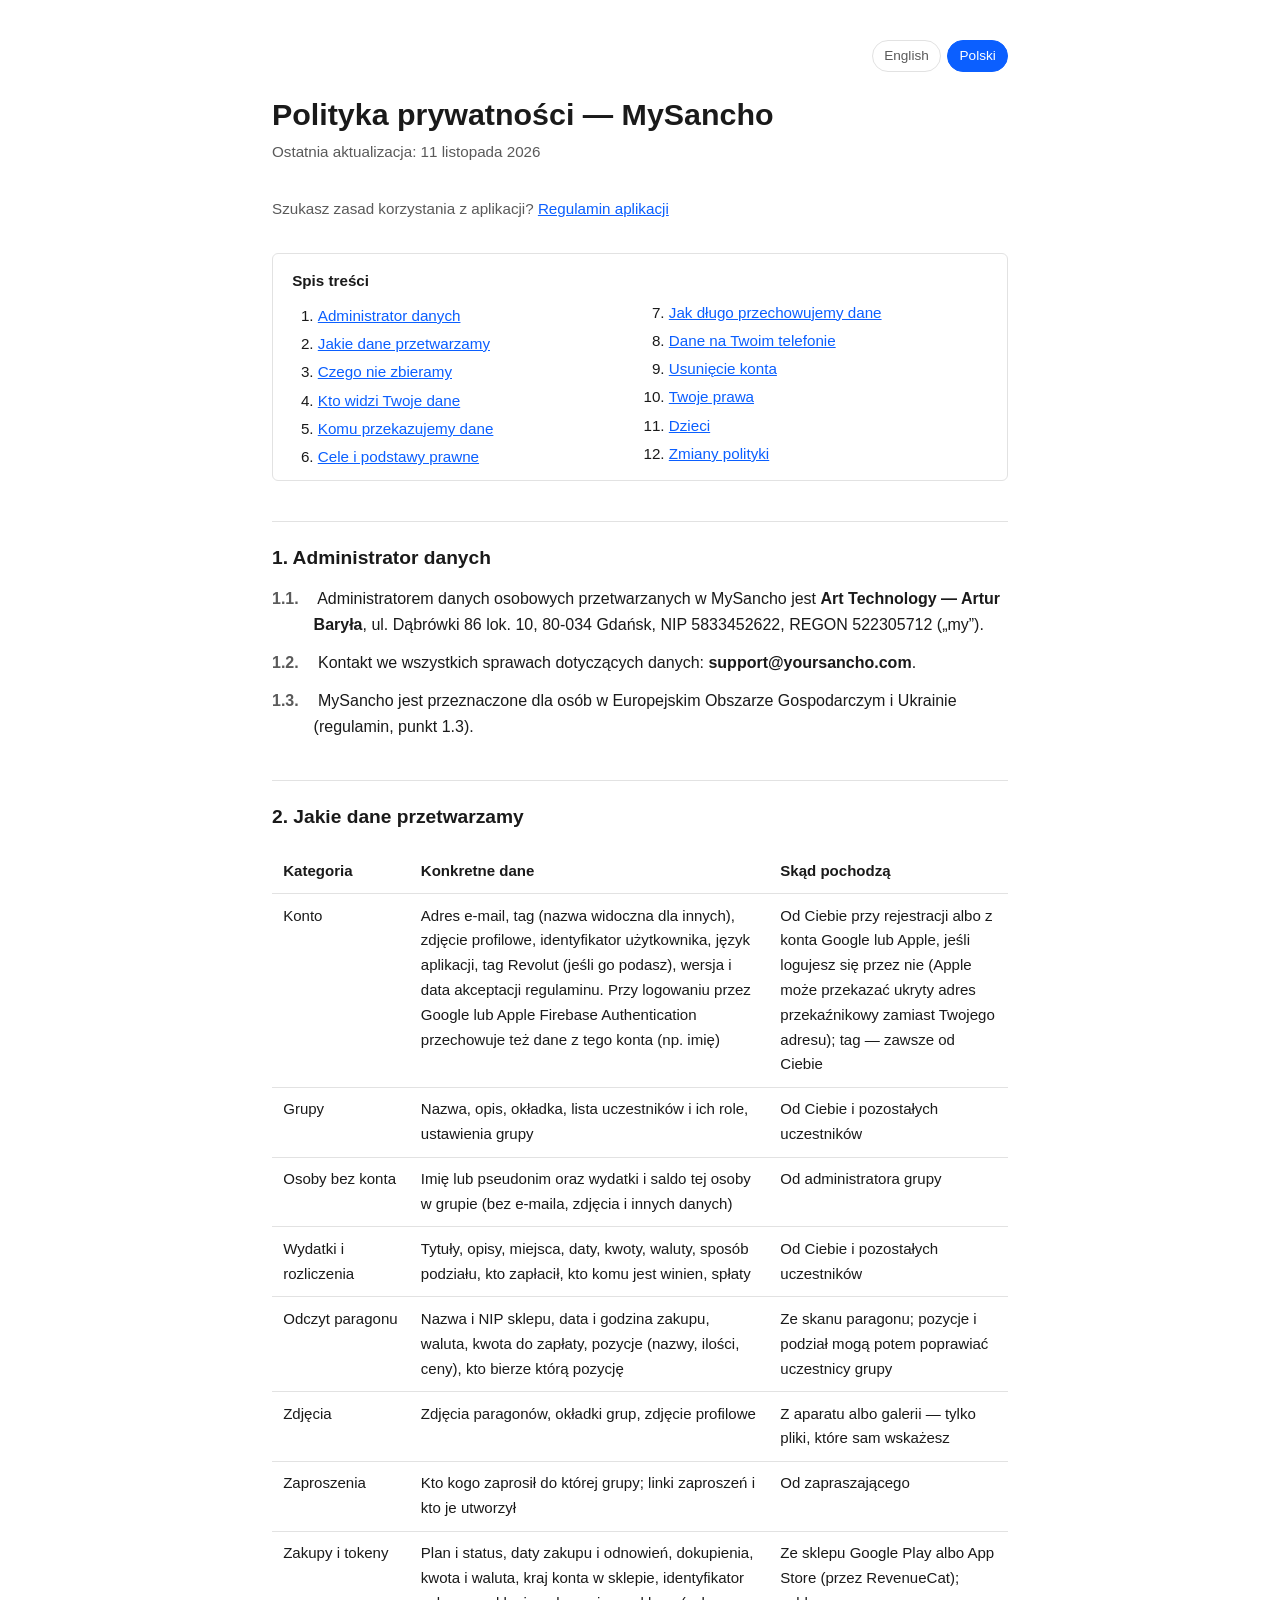
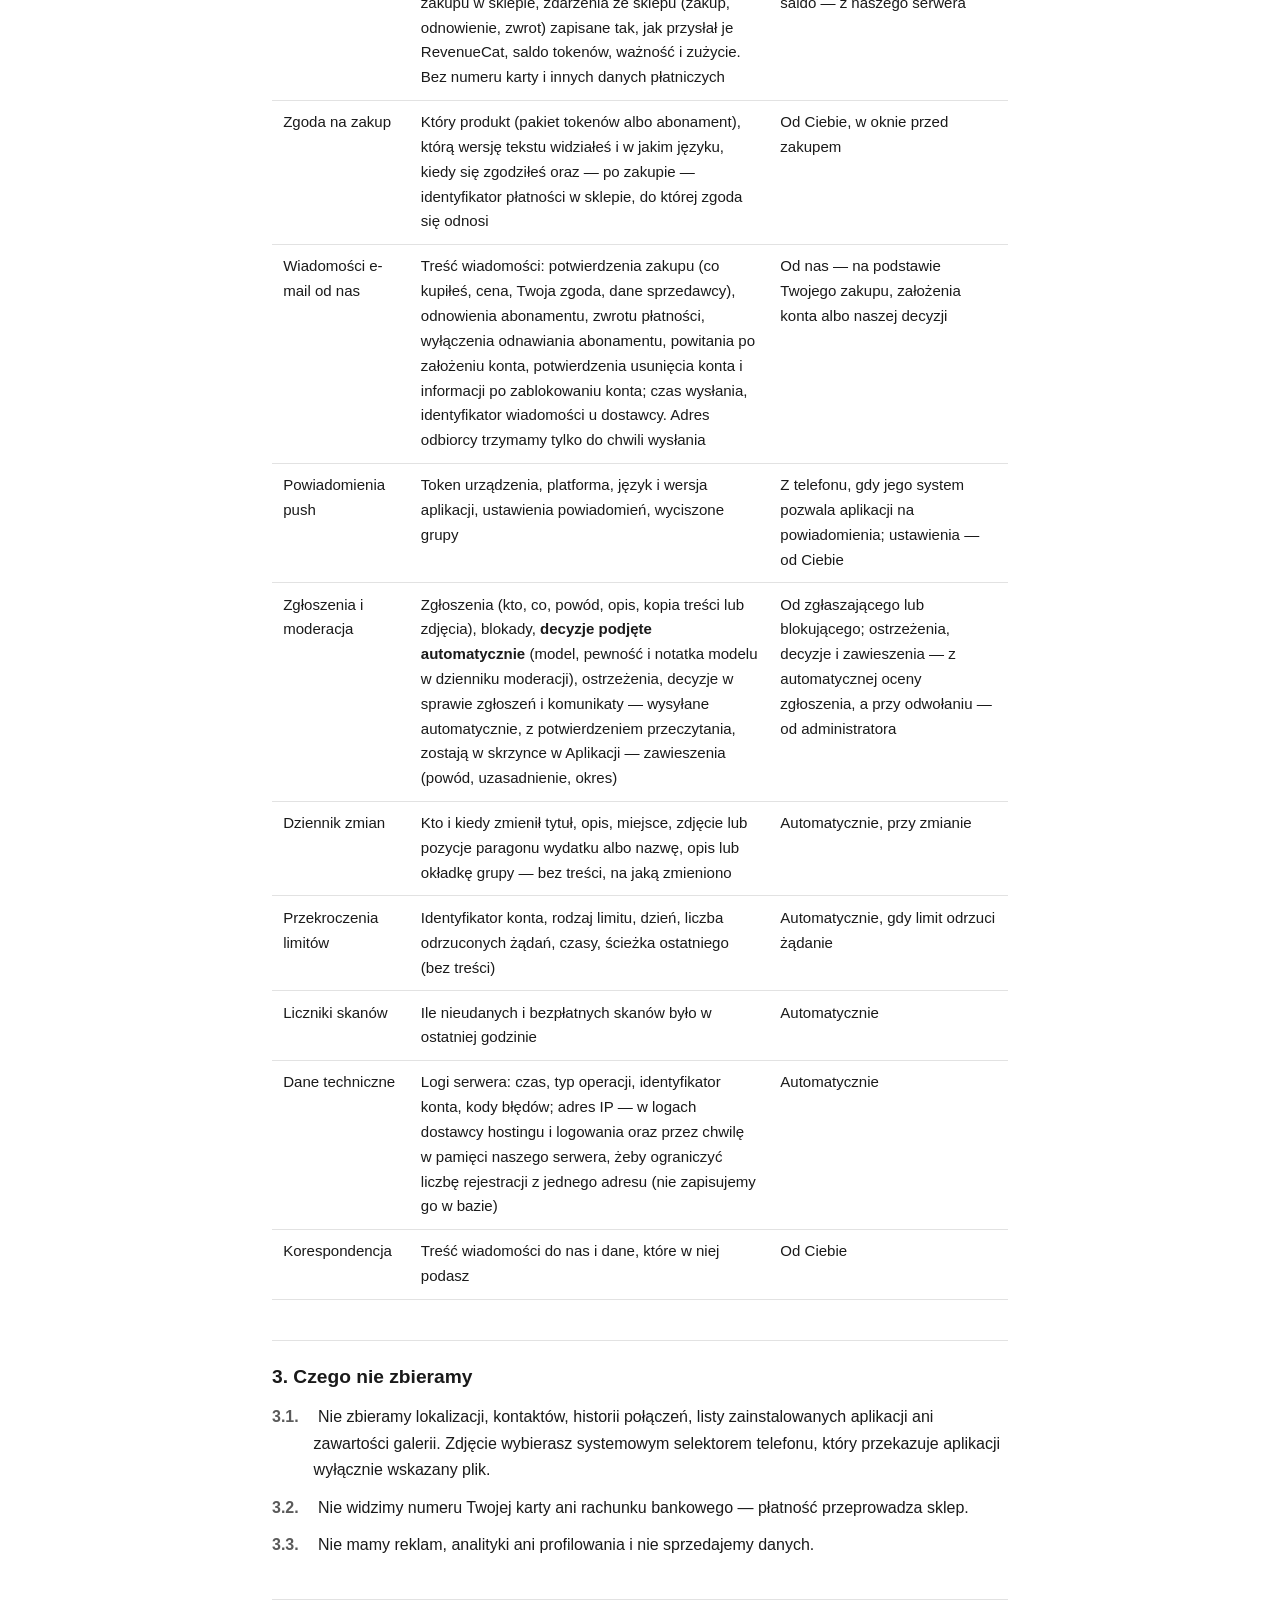
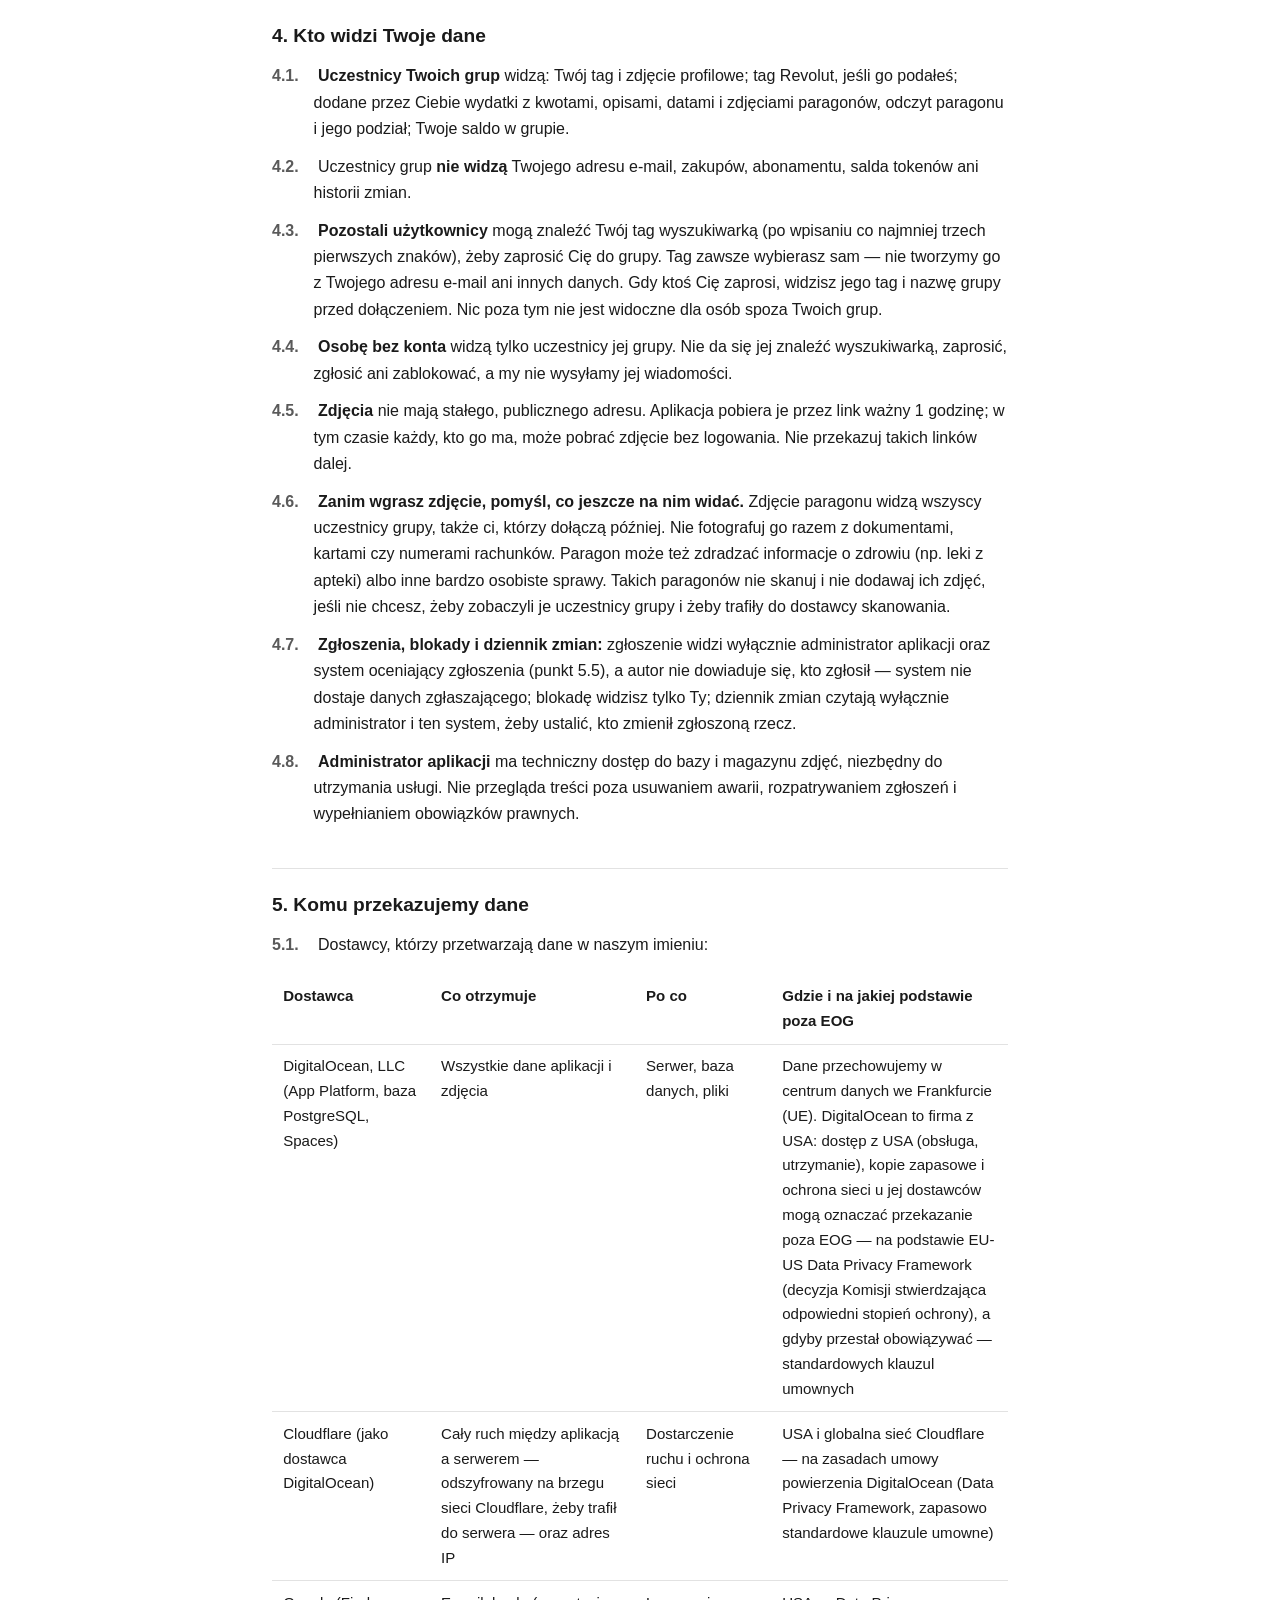
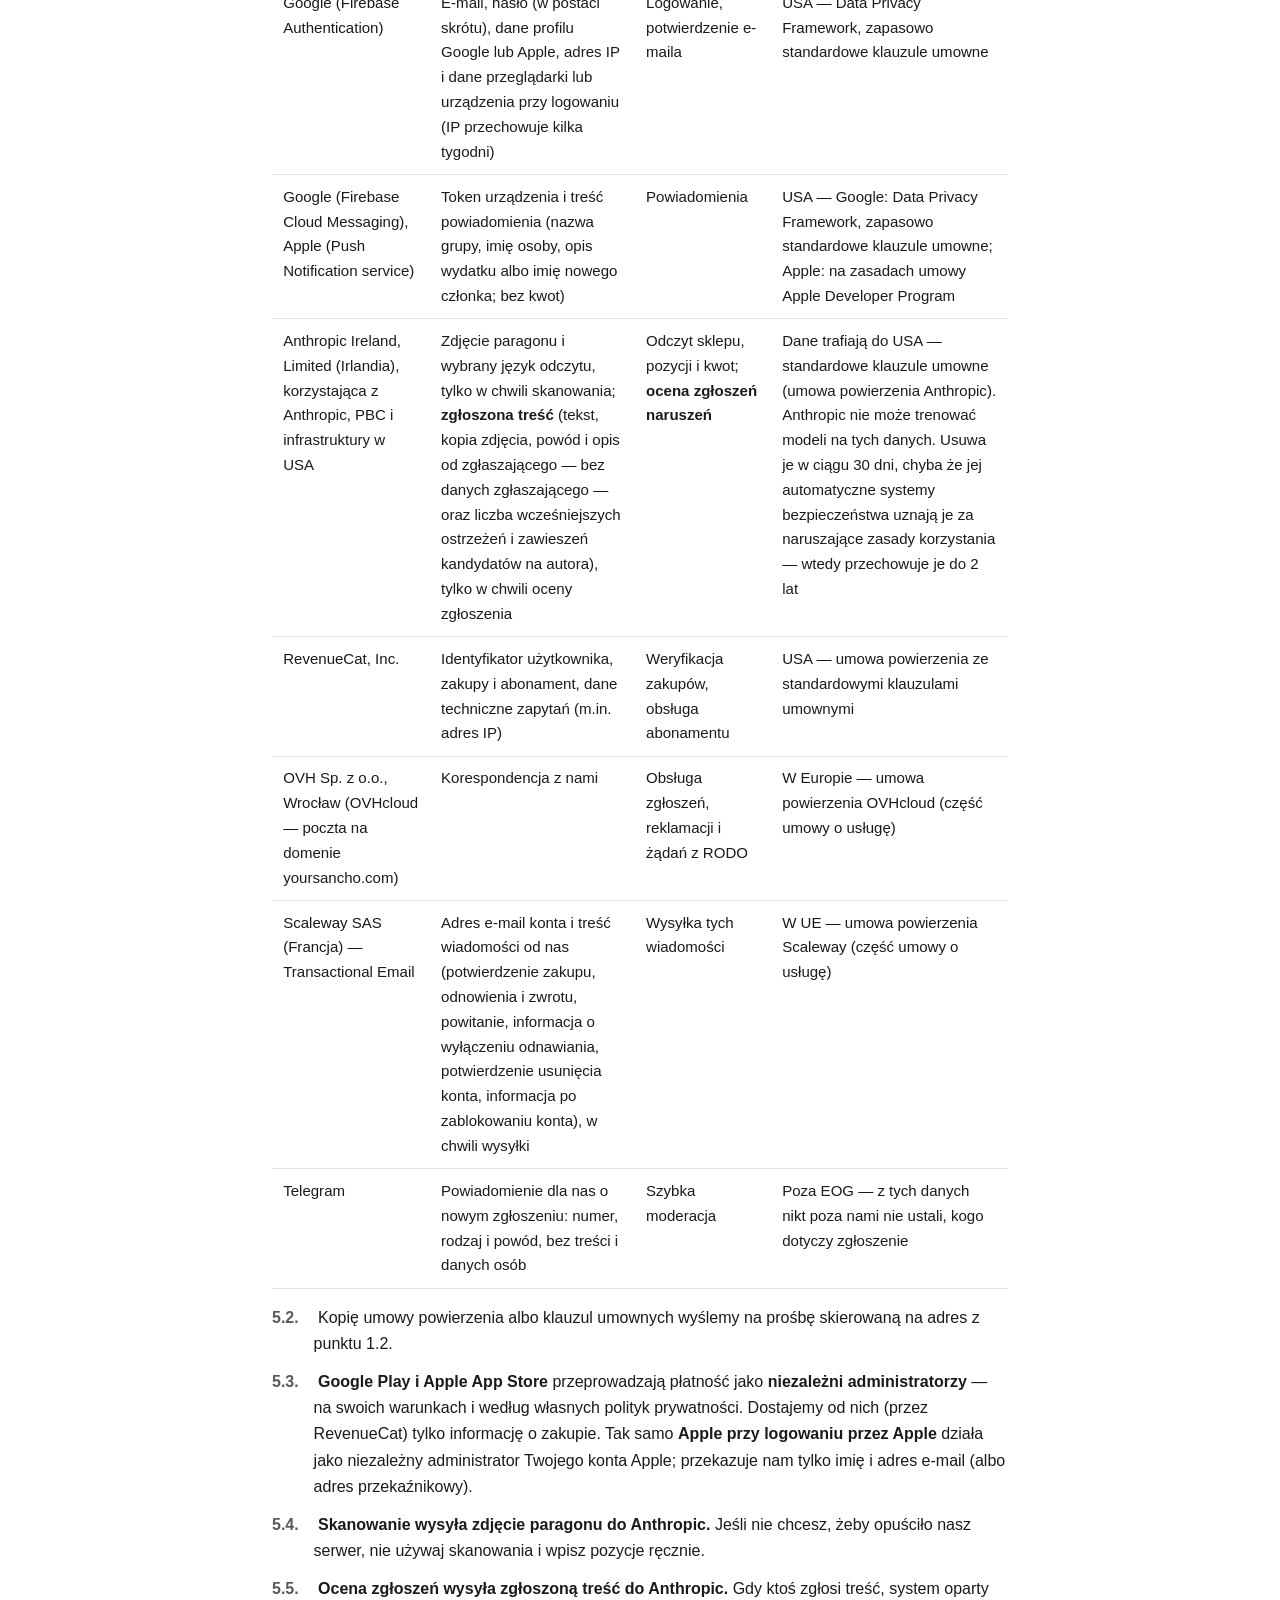
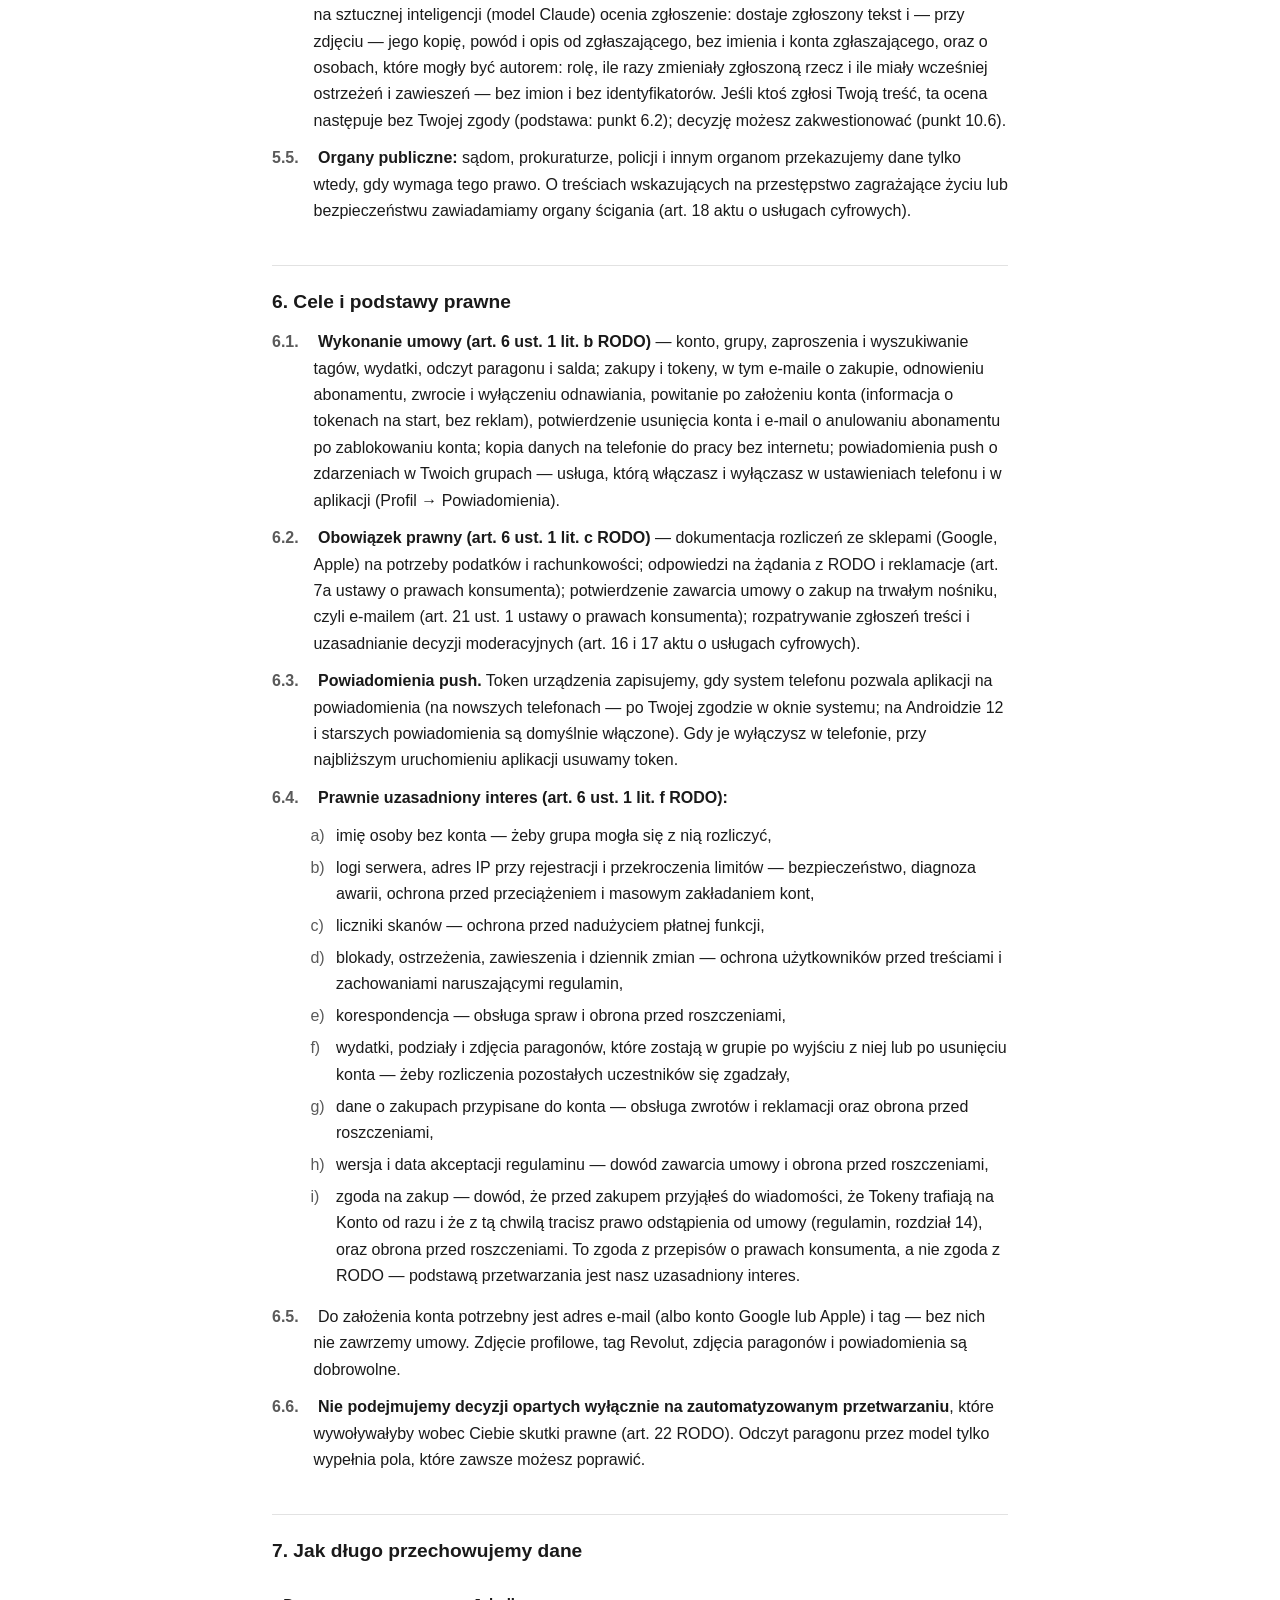
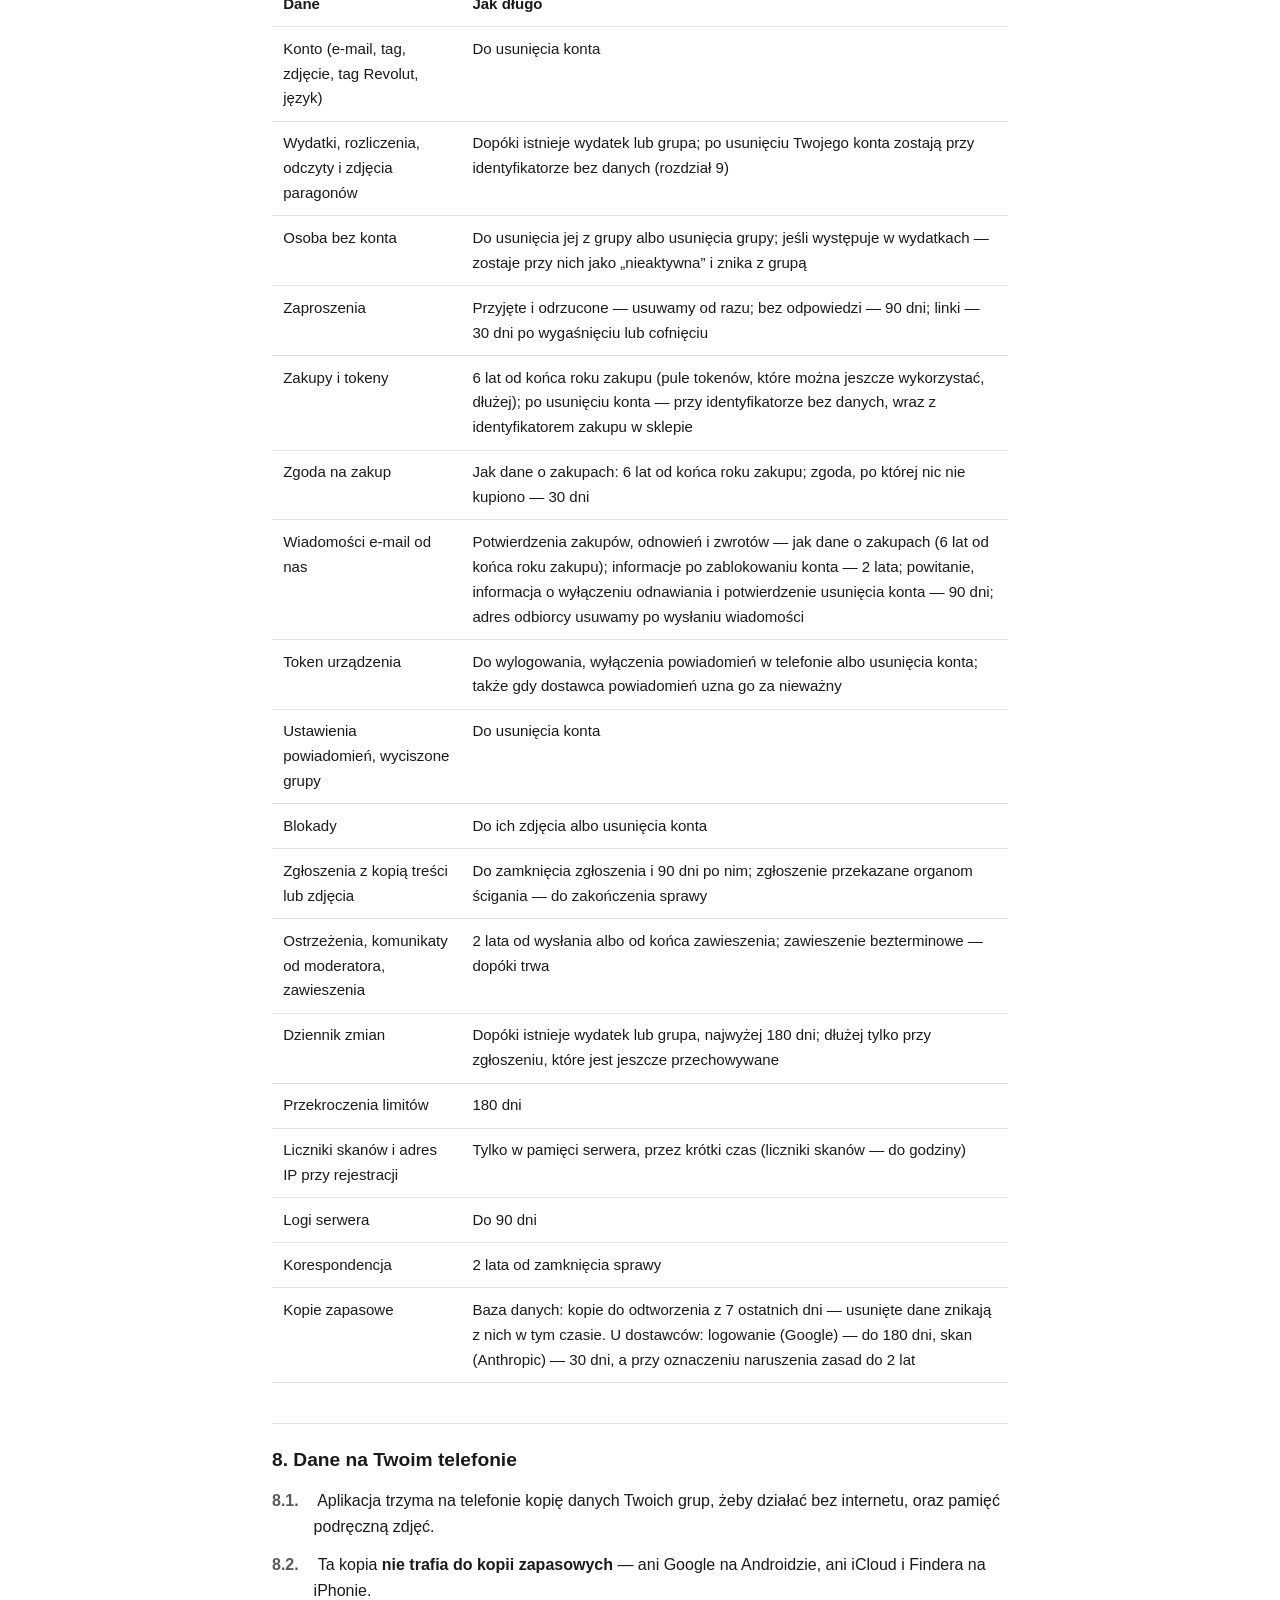
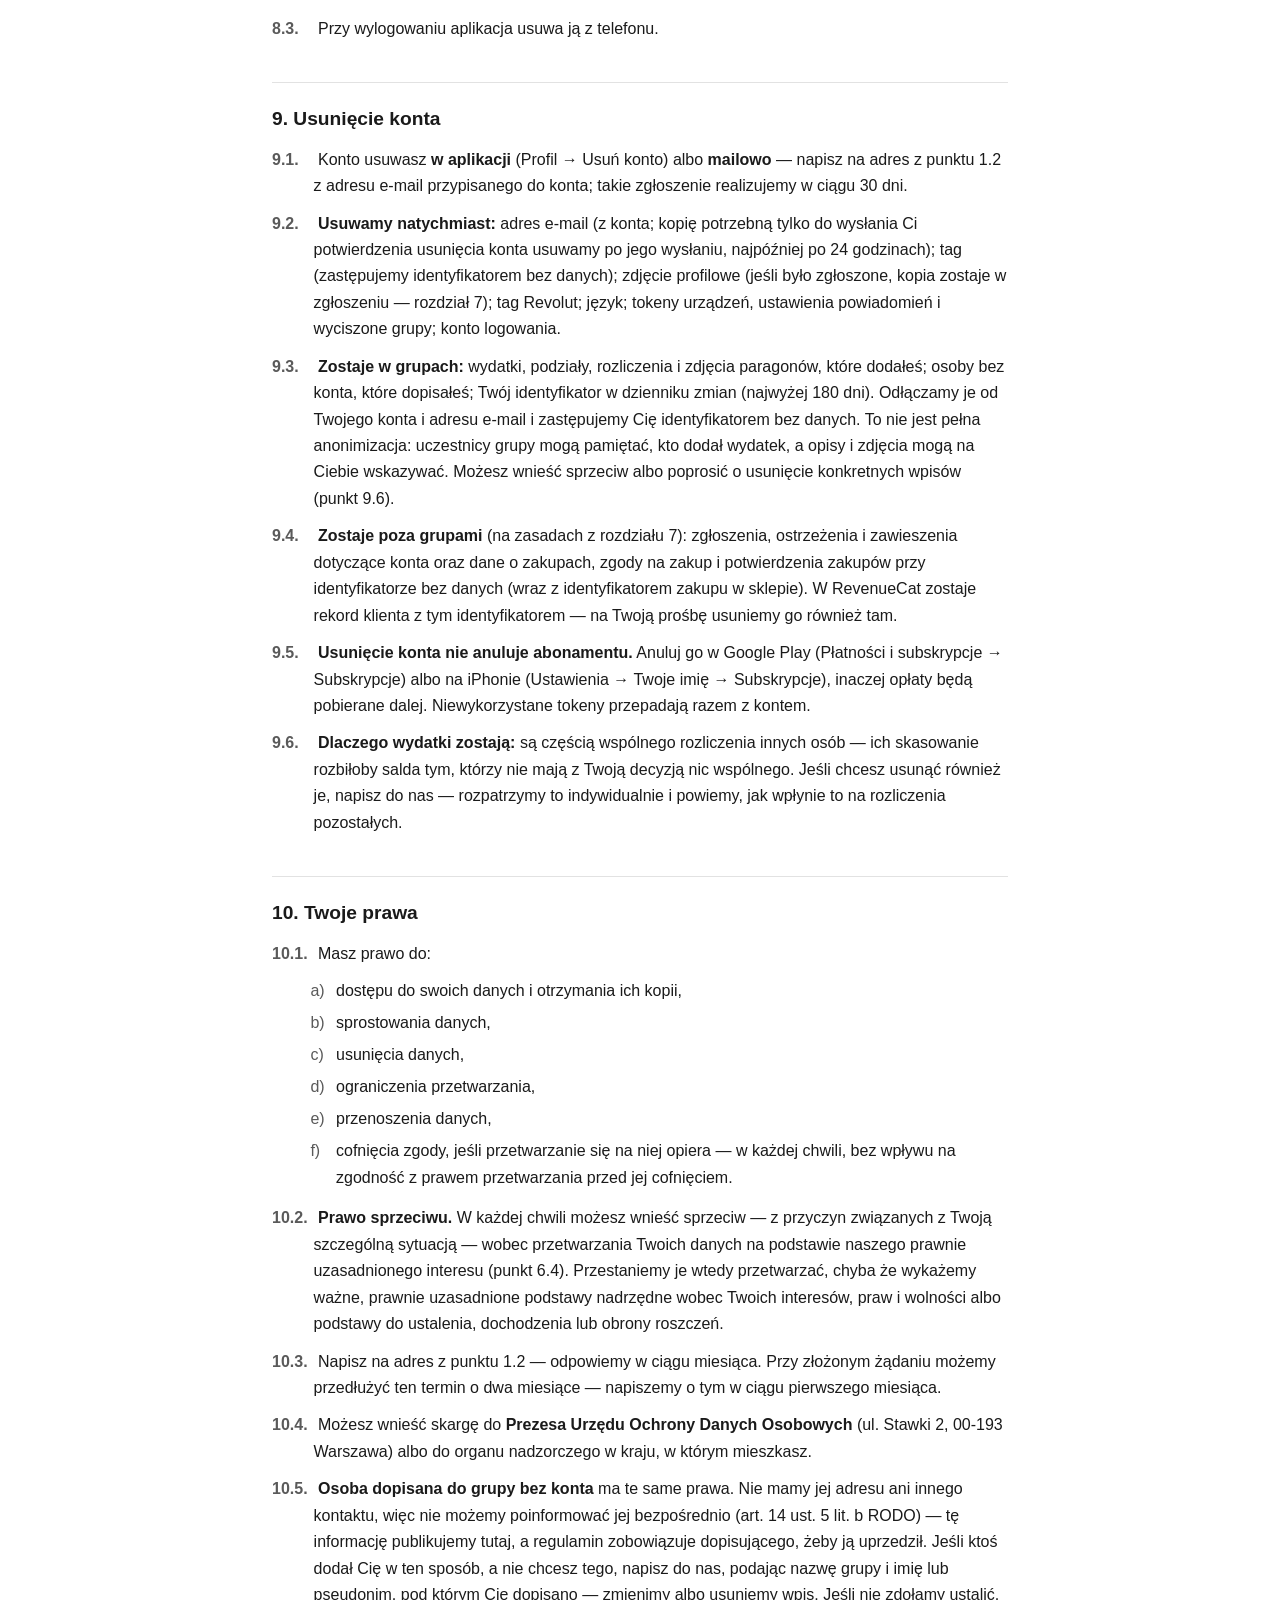
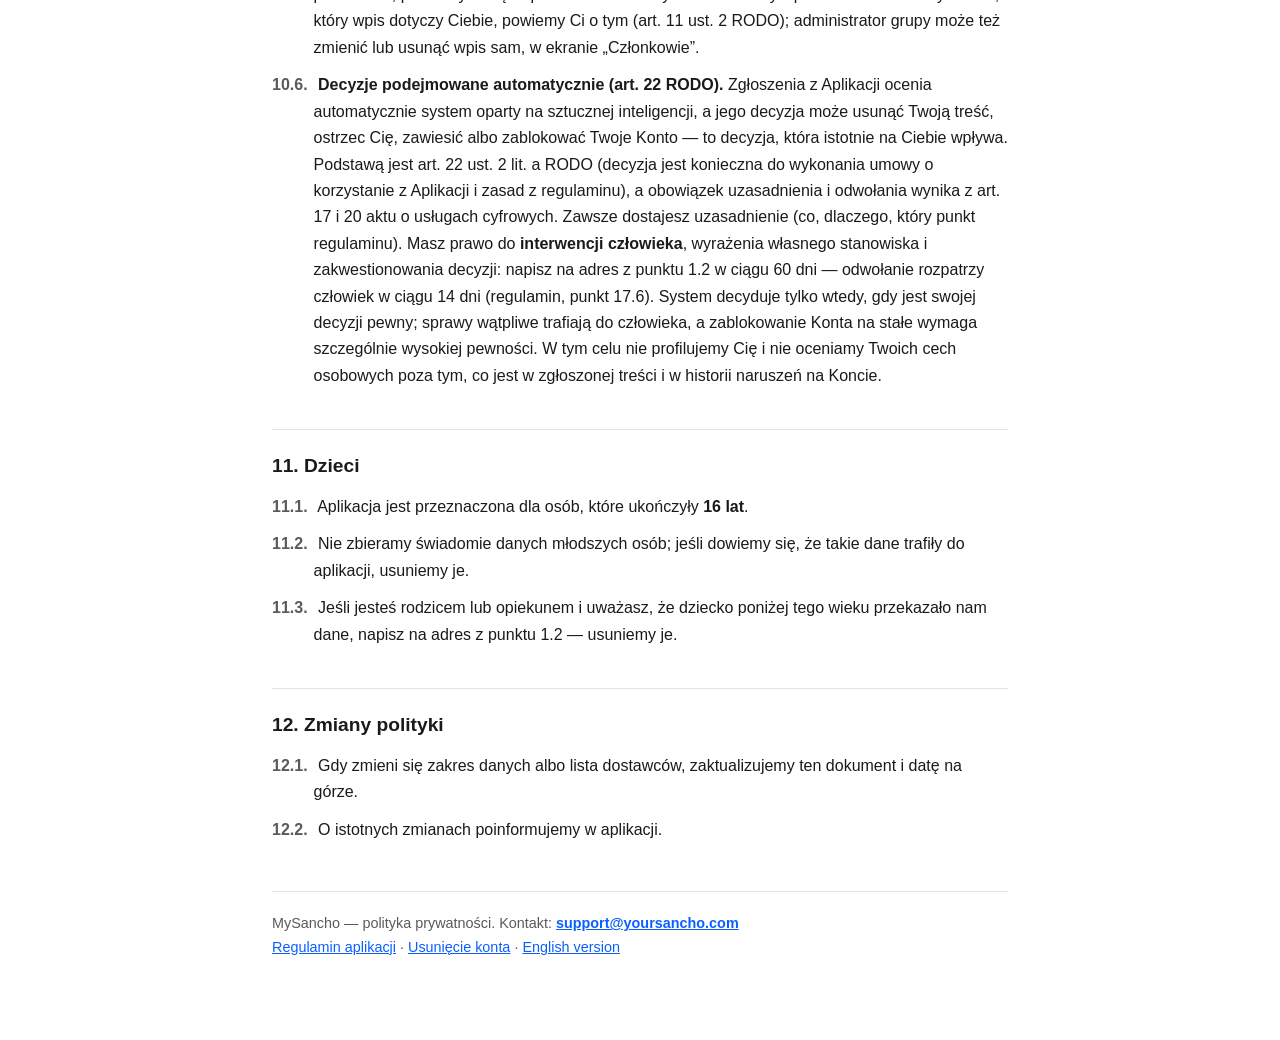
==== commit b8fdbd1b: "Privacy policy and terms of service: purchases and their confirmation, e-mails we send, and how repo" ====
--- a/index.html
+++ b/index.html
@@ -65,8 +65,10 @@
     <tr><td>Zdjęcia</td><td>Zdjęcia paragonów, okładki grup, zdjęcie profilowe</td><td>Z aparatu albo galerii — tylko pliki, które sam wskażesz</td></tr>
     <tr><td>Zaproszenia</td><td>Kto kogo zaprosił do której grupy; linki zaproszeń i kto je utworzył</td><td>Od zapraszającego</td></tr>
     <tr><td>Zakupy i tokeny</td><td>Plan i status, daty zakupu i odnowień, dokupienia, kwota i waluta, kraj konta w sklepie, identyfikator zakupu w sklepie, zdarzenia ze sklepu (zakup, odnowienie, zwrot) zapisane tak, jak przysłał je RevenueCat, saldo tokenów, ważność i zużycie. Bez numeru karty i innych danych płatniczych</td><td>Ze sklepu Google Play albo App Store (przez RevenueCat); saldo — z naszego serwera</td></tr>
+    <tr><td>Zgoda na zakup</td><td>Który produkt (pakiet tokenów albo abonament), którą wersję tekstu widziałeś i w jakim języku, kiedy się zgodziłeś oraz — po zakupie — identyfikator płatności w sklepie, do której zgoda się odnosi</td><td>Od Ciebie, w oknie przed zakupem</td></tr>
+    <tr><td>Wiadomości e-mail od nas</td><td>Treść wiadomości: potwierdzenia zakupu (co kupiłeś, cena, Twoja zgoda, dane sprzedawcy), odnowienia abonamentu, zwrotu płatności, wyłączenia odnawiania abonamentu, powitania po założeniu konta, potwierdzenia usunięcia konta i informacji po zablokowaniu konta; czas wysłania, identyfikator wiadomości u dostawcy. Adres odbiorcy trzymamy tylko do chwili wysłania</td><td>Od nas — na podstawie Twojego zakupu, założenia konta albo naszej decyzji</td></tr>
     <tr><td>Powiadomienia push</td><td>Token urządzenia, platforma, język i wersja aplikacji, ustawienia powiadomień, wyciszone grupy</td><td>Z telefonu, gdy jego system pozwala aplikacji na powiadomienia; ustawienia — od Ciebie</td></tr>
-    <tr><td>Zgłoszenia i moderacja</td><td>Zgłoszenia (kto, co, powód, opis, kopia treści lub zdjęcia), blokady, ostrzeżenia i komunikaty od moderatora z potwierdzeniem przeczytania, zawieszenia (powód, okres)</td><td>Od zgłaszającego lub blokującego; ostrzeżenia i zawieszenia — od administratora</td></tr>
+    <tr><td>Zgłoszenia i moderacja</td><td>Zgłoszenia (kto, co, powód, opis, kopia treści lub zdjęcia), blokady, <strong>decyzje podjęte automatycznie</strong> (model, pewność i notatka modelu w dzienniku moderacji), ostrzeżenia, decyzje w sprawie zgłoszeń i komunikaty — wysyłane automatycznie, z potwierdzeniem przeczytania, zostają w skrzynce w Aplikacji — zawieszenia (powód, uzasadnienie, okres)</td><td>Od zgłaszającego lub blokującego; ostrzeżenia, decyzje i zawieszenia — z automatycznej oceny zgłoszenia, a przy odwołaniu — od administratora</td></tr>
     <tr><td>Dziennik zmian</td><td>Kto i kiedy zmienił tytuł, opis, miejsce, zdjęcie lub pozycje paragonu wydatku albo nazwę, opis lub okładkę grupy — bez treści, na jaką zmieniono</td><td>Automatycznie, przy zmianie</td></tr>
     <tr><td>Przekroczenia limitów</td><td>Identyfikator konta, rodzaj limitu, dzień, liczba odrzuconych żądań, czasy, ścieżka ostatniego (bez treści)</td><td>Automatycznie, gdy limit odrzuci żądanie</td></tr>
     <tr><td>Liczniki skanów</td><td>Ile nieudanych i bezpłatnych skanów było w ostatniej godzinie</td><td>Automatycznie</td></tr>
@@ -98,7 +100,7 @@
 
 <p class="pt" id="p4-6"><span class="no">4.6.</span> <strong>Zanim wgrasz zdjęcie, pomyśl, co jeszcze na nim widać.</strong> Zdjęcie paragonu widzą wszyscy uczestnicy grupy, także ci, którzy dołączą później. Nie fotografuj go razem z dokumentami, kartami czy numerami rachunków. Paragon może też zdradzać informacje o zdrowiu (np. leki z apteki) albo inne bardzo osobiste sprawy. Takich paragonów nie skanuj i nie dodawaj ich zdjęć, jeśli nie chcesz, żeby zobaczyli je uczestnicy grupy i żeby trafiły do dostawcy skanowania.</p>
 
-<p class="pt" id="p4-7"><span class="no">4.7.</span> <strong>Zgłoszenia, blokady i dziennik zmian:</strong> zgłoszenie widzi wyłącznie administrator aplikacji, a autor nie dowiaduje się, kto zgłosił; blokadę widzisz tylko Ty; dziennik zmian czyta wyłącznie administrator, żeby ustalić, kto zmienił zgłoszoną rzecz.</p>
+<p class="pt" id="p4-7"><span class="no">4.7.</span> <strong>Zgłoszenia, blokady i dziennik zmian:</strong> zgłoszenie widzi wyłącznie administrator aplikacji oraz system oceniający zgłoszenia (punkt 5.5), a autor nie dowiaduje się, kto zgłosił — system nie dostaje danych zgłaszającego; blokadę widzisz tylko Ty; dziennik zmian czytają wyłącznie administrator i ten system, żeby ustalić, kto zmienił zgłoszoną rzecz.</p>
 
 <p class="pt" id="p4-8"><span class="no">4.8.</span> <strong>Administrator aplikacji</strong> ma techniczny dostęp do bazy i magazynu zdjęć, niezbędny do utrzymania usługi. Nie przegląda treści poza usuwaniem awarii, rozpatrywaniem zgłoszeń i wypełnianiem obowiązków prawnych.</p>
 
@@ -116,9 +118,10 @@
     <tr><td>Cloudflare (jako dostawca DigitalOcean)</td><td>Cały ruch między aplikacją a serwerem — odszyfrowany na brzegu sieci Cloudflare, żeby trafił do serwera — oraz adres IP</td><td>Dostarczenie ruchu i ochrona sieci</td><td>USA i globalna sieć Cloudflare — na zasadach umowy powierzenia DigitalOcean (Data Privacy Framework, zapasowo standardowe klauzule umowne)</td></tr>
     <tr><td>Google (Firebase Authentication)</td><td>E-mail, hasło (w postaci skrótu), dane profilu Google lub Apple, adres IP i dane przeglądarki lub urządzenia przy logowaniu (IP przechowuje kilka tygodni)</td><td>Logowanie, potwierdzenie e-maila</td><td>USA — Data Privacy Framework, zapasowo standardowe klauzule umowne</td></tr>
     <tr><td>Google (Firebase Cloud Messaging), Apple (Push Notification service)</td><td>Token urządzenia i treść powiadomienia (nazwa grupy, imię osoby, opis wydatku albo imię nowego członka; bez kwot)</td><td>Powiadomienia</td><td>USA — Google: Data Privacy Framework, zapasowo standardowe klauzule umowne; Apple: na zasadach umowy Apple Developer Program</td></tr>
-    <tr><td>Anthropic Ireland, Limited (Irlandia), korzystająca z Anthropic, PBC i infrastruktury w USA</td><td>Zdjęcie paragonu i wybrany język odczytu, tylko w chwili skanowania</td><td>Odczyt sklepu, pozycji i kwot</td><td>Dane trafiają do USA — standardowe klauzule umowne (umowa powierzenia Anthropic). Anthropic nie może trenować modeli na tych danych. Usuwa je w ciągu 30 dni, chyba że jej automatyczne systemy bezpieczeństwa uznają je za naruszające zasady korzystania — wtedy przechowuje je do 2 lat</td></tr>
+    <tr><td>Anthropic Ireland, Limited (Irlandia), korzystająca z Anthropic, PBC i infrastruktury w USA</td><td>Zdjęcie paragonu i wybrany język odczytu, tylko w chwili skanowania; <strong>zgłoszona treść</strong> (tekst, kopia zdjęcia, powód i opis od zgłaszającego — bez danych zgłaszającego — oraz liczba wcześniejszych ostrzeżeń i zawieszeń kandydatów na autora), tylko w chwili oceny zgłoszenia</td><td>Odczyt sklepu, pozycji i kwot; <strong>ocena zgłoszeń naruszeń</strong></td><td>Dane trafiają do USA — standardowe klauzule umowne (umowa powierzenia Anthropic). Anthropic nie może trenować modeli na tych danych. Usuwa je w ciągu 30 dni, chyba że jej automatyczne systemy bezpieczeństwa uznają je za naruszające zasady korzystania — wtedy przechowuje je do 2 lat</td></tr>
     <tr><td>RevenueCat, Inc.</td><td>Identyfikator użytkownika, zakupy i abonament, dane techniczne zapytań (m.in. adres IP)</td><td>Weryfikacja zakupów, obsługa abonamentu</td><td>USA — umowa powierzenia ze standardowymi klauzulami umownymi</td></tr>
     <tr><td>OVH Sp. z o.o., Wrocław (OVHcloud — poczta na domenie yoursancho.com)</td><td>Korespondencja z nami</td><td>Obsługa zgłoszeń, reklamacji i żądań z RODO</td><td>W Europie — umowa powierzenia OVHcloud (część umowy o usługę)</td></tr>
+    <tr><td>Scaleway SAS (Francja) — Transactional Email</td><td>Adres e-mail konta i treść wiadomości od nas (potwierdzenie zakupu, odnowienia i zwrotu, powitanie, informacja o wyłączeniu odnawiania, potwierdzenie usunięcia konta, informacja po zablokowaniu konta), w chwili wysyłki</td><td>Wysyłka tych wiadomości</td><td>W UE — umowa powierzenia Scaleway (część umowy o usługę)</td></tr>
     <tr><td>Telegram</td><td>Powiadomienie dla nas o nowym zgłoszeniu: numer, rodzaj i powód, bez treści i danych osób</td><td>Szybka moderacja</td><td>Poza EOG — z tych danych nikt poza nami nie ustali, kogo dotyczy zgłoszenie</td></tr>
   </tbody>
 </table>
@@ -130,13 +133,15 @@
 
 <p class="pt" id="p5-4"><span class="no">5.4.</span> <strong>Skanowanie wysyła zdjęcie paragonu do Anthropic.</strong> Jeśli nie chcesz, żeby opuściło nasz serwer, nie używaj skanowania i wpisz pozycje ręcznie.</p>
 
+<p class="pt" id="p5-5"><span class="no">5.5.</span> <strong>Ocena zgłoszeń wysyła zgłoszoną treść do Anthropic.</strong> Gdy ktoś zgłosi treść, system oparty na sztucznej inteligencji (model Claude) ocenia zgłoszenie: dostaje zgłoszony tekst i — przy zdjęciu — jego kopię, powód i opis od zgłaszającego, bez imienia i konta zgłaszającego, oraz o osobach, które mogły być autorem: rolę, ile razy zmieniały zgłoszoną rzecz i ile miały wcześniej ostrzeżeń i zawieszeń — bez imion i bez identyfikatorów. Jeśli ktoś zgłosi Twoją treść, ta ocena następuje bez Twojej zgody (podstawa: punkt 6.2); decyzję możesz zakwestionować (punkt 10.6).</p>
+
 <p class="pt" id="p5-5"><span class="no">5.5.</span> <strong>Organy publiczne:</strong> sądom, prokuraturze, policji i innym organom przekazujemy dane tylko wtedy, gdy wymaga tego prawo. O treściach wskazujących na przestępstwo zagrażające życiu lub bezpieczeństwu zawiadamiamy organy ścigania (art. 18 aktu o usługach cyfrowych).</p>
 
 <h2 id="6-cele-i-podstawy-prawne">6. Cele i podstawy prawne</h2>
 
-<p class="pt" id="p6-1"><span class="no">6.1.</span> <strong>Wykonanie umowy (art. 6 ust. 1 lit. b RODO)</strong> — konto, grupy, zaproszenia i wyszukiwanie tagów, wydatki, odczyt paragonu i salda; zakupy i tokeny; kopia danych na telefonie do pracy bez internetu; powiadomienia push o zdarzeniach w Twoich grupach — usługa, którą włączasz i wyłączasz w ustawieniach telefonu i w aplikacji (Profil → Powiadomienia).</p>
-
-<p class="pt" id="p6-2"><span class="no">6.2.</span> <strong>Obowiązek prawny (art. 6 ust. 1 lit. c RODO)</strong> — dokumentacja rozliczeń ze sklepami (Google, Apple) na potrzeby podatków i rachunkowości; odpowiedzi na żądania z RODO i reklamacje (art. 7a ustawy o prawach konsumenta); rozpatrywanie zgłoszeń treści i uzasadnianie decyzji moderacyjnych (art. 16 i 17 aktu o usługach cyfrowych).</p>
+<p class="pt" id="p6-1"><span class="no">6.1.</span> <strong>Wykonanie umowy (art. 6 ust. 1 lit. b RODO)</strong> — konto, grupy, zaproszenia i wyszukiwanie tagów, wydatki, odczyt paragonu i salda; zakupy i tokeny, w tym e-maile o zakupie, odnowieniu abonamentu, zwrocie i wyłączeniu odnawiania, powitanie po założeniu konta (informacja o tokenach na start, bez reklam), potwierdzenie usunięcia konta i e-mail o anulowaniu abonamentu po zablokowaniu konta; kopia danych na telefonie do pracy bez internetu; powiadomienia push o zdarzeniach w Twoich grupach — usługa, którą włączasz i wyłączasz w ustawieniach telefonu i w aplikacji (Profil → Powiadomienia).</p>
+
+<p class="pt" id="p6-2"><span class="no">6.2.</span> <strong>Obowiązek prawny (art. 6 ust. 1 lit. c RODO)</strong> — dokumentacja rozliczeń ze sklepami (Google, Apple) na potrzeby podatków i rachunkowości; odpowiedzi na żądania z RODO i reklamacje (art. 7a ustawy o prawach konsumenta); potwierdzenie zawarcia umowy o zakup na trwałym nośniku, czyli e-mailem (art. 21 ust. 1 ustawy o prawach konsumenta); rozpatrywanie zgłoszeń treści i uzasadnianie decyzji moderacyjnych (art. 16 i 17 aktu o usługach cyfrowych).</p>
 
 <p class="pt" id="p6-3"><span class="no">6.3.</span> <strong>Powiadomienia push.</strong> Token urządzenia zapisujemy, gdy system telefonu pozwala aplikacji na powiadomienia (na nowszych telefonach — po Twojej zgodzie w oknie systemu; na Androidzie 12 i starszych powiadomienia są domyślnie włączone). Gdy je wyłączysz w telefonie, przy najbliższym uruchomieniu aplikacji usuwamy token.</p>
 
@@ -150,7 +155,8 @@
   <li>korespondencja — obsługa spraw i obrona przed roszczeniami,</li>
   <li>wydatki, podziały i zdjęcia paragonów, które zostają w grupie po wyjściu z niej lub po usunięciu konta — żeby rozliczenia pozostałych uczestników się zgadzały,</li>
   <li>dane o zakupach przypisane do konta — obsługa zwrotów i reklamacji oraz obrona przed roszczeniami,</li>
-  <li>wersja i data akceptacji regulaminu — dowód zawarcia umowy i obrona przed roszczeniami.</li>
+  <li>wersja i data akceptacji regulaminu — dowód zawarcia umowy i obrona przed roszczeniami,</li>
+  <li>zgoda na zakup — dowód, że przed zakupem przyjąłeś do wiadomości, że Tokeny trafiają na Konto od razu i że z tą chwilą tracisz prawo odstąpienia od umowy (regulamin, rozdział 14), oraz obrona przed roszczeniami. To zgoda z przepisów o prawach konsumenta, a nie zgoda z RODO — podstawą przetwarzania jest nasz uzasadniony interes.</li>
 </ol>
 
 <p class="pt" id="p6-5"><span class="no">6.5.</span> Do założenia konta potrzebny jest adres e-mail (albo konto Google lub Apple) i tag — bez nich nie zawrzemy umowy. Zdjęcie profilowe, tag Revolut, zdjęcia paragonów i powiadomienia są dobrowolne.</p>
@@ -170,6 +176,8 @@
     <tr><td>Osoba bez konta</td><td>Do usunięcia jej z grupy albo usunięcia grupy; jeśli występuje w wydatkach — zostaje przy nich jako „nieaktywna” i znika z grupą</td></tr>
     <tr><td>Zaproszenia</td><td>Przyjęte i odrzucone — usuwamy od razu; bez odpowiedzi — 90 dni; linki — 30 dni po wygaśnięciu lub cofnięciu</td></tr>
     <tr><td>Zakupy i tokeny</td><td>6 lat od końca roku zakupu (pule tokenów, które można jeszcze wykorzystać, dłużej); po usunięciu konta — przy identyfikatorze bez danych, wraz z identyfikatorem zakupu w sklepie</td></tr>
+    <tr><td>Zgoda na zakup</td><td>Jak dane o zakupach: 6 lat od końca roku zakupu; zgoda, po której nic nie kupiono — 30 dni</td></tr>
+    <tr><td>Wiadomości e-mail od nas</td><td>Potwierdzenia zakupów, odnowień i zwrotów — jak dane o zakupach (6 lat od końca roku zakupu); informacje po zablokowaniu konta — 2 lata; powitanie, informacja o wyłączeniu odnawiania i potwierdzenie usunięcia konta — 90 dni; adres odbiorcy usuwamy po wysłaniu wiadomości</td></tr>
     <tr><td>Token urządzenia</td><td>Do wylogowania, wyłączenia powiadomień w telefonie albo usunięcia konta; także gdy dostawca powiadomień uzna go za nieważny</td></tr>
     <tr><td>Ustawienia powiadomień, wyciszone grupy</td><td>Do usunięcia konta</td></tr>
     <tr><td>Blokady</td><td>Do ich zdjęcia albo usunięcia konta</td></tr>
@@ -197,11 +205,11 @@
 
 <p class="pt" id="p9-1"><span class="no">9.1.</span> Konto usuwasz <strong>w aplikacji</strong> (Profil → Usuń konto) albo <strong>mailowo</strong> — napisz na adres z punktu 1.2 z adresu e-mail przypisanego do konta; takie zgłoszenie realizujemy w ciągu 30 dni.</p>
 
-<p class="pt" id="p9-2"><span class="no">9.2.</span> <strong>Usuwamy natychmiast:</strong> adres e-mail; tag (zastępujemy identyfikatorem bez danych); zdjęcie profilowe (jeśli było zgłoszone, kopia zostaje w zgłoszeniu — rozdział 7); tag Revolut; język; tokeny urządzeń, ustawienia powiadomień i wyciszone grupy; konto logowania.</p>
+<p class="pt" id="p9-2"><span class="no">9.2.</span> <strong>Usuwamy natychmiast:</strong> adres e-mail (z konta; kopię potrzebną tylko do wysłania Ci potwierdzenia usunięcia konta usuwamy po jego wysłaniu, najpóźniej po 24 godzinach); tag (zastępujemy identyfikatorem bez danych); zdjęcie profilowe (jeśli było zgłoszone, kopia zostaje w zgłoszeniu — rozdział 7); tag Revolut; język; tokeny urządzeń, ustawienia powiadomień i wyciszone grupy; konto logowania.</p>
 
 <p class="pt" id="p9-3"><span class="no">9.3.</span> <strong>Zostaje w grupach:</strong> wydatki, podziały, rozliczenia i zdjęcia paragonów, które dodałeś; osoby bez konta, które dopisałeś; Twój identyfikator w dzienniku zmian (najwyżej 180 dni). Odłączamy je od Twojego konta i adresu e-mail i zastępujemy Cię identyfikatorem bez danych. To nie jest pełna anonimizacja: uczestnicy grupy mogą pamiętać, kto dodał wydatek, a opisy i zdjęcia mogą na Ciebie wskazywać. Możesz wnieść sprzeciw albo poprosić o usunięcie konkretnych wpisów (punkt 9.6).</p>
 
-<p class="pt" id="p9-4"><span class="no">9.4.</span> <strong>Zostaje poza grupami</strong> (na zasadach z rozdziału 7): zgłoszenia, ostrzeżenia i zawieszenia dotyczące konta oraz dane o zakupach przy identyfikatorze bez danych (wraz z identyfikatorem zakupu w sklepie). W RevenueCat zostaje rekord klienta z tym identyfikatorem — na Twoją prośbę usuniemy go również tam.</p>
+<p class="pt" id="p9-4"><span class="no">9.4.</span> <strong>Zostaje poza grupami</strong> (na zasadach z rozdziału 7): zgłoszenia, ostrzeżenia i zawieszenia dotyczące konta oraz dane o zakupach, zgody na zakup i potwierdzenia zakupów przy identyfikatorze bez danych (wraz z identyfikatorem zakupu w sklepie). W RevenueCat zostaje rekord klienta z tym identyfikatorem — na Twoją prośbę usuniemy go również tam.</p>
 
 <p class="pt" id="p9-5"><span class="no">9.5.</span> <strong>Usunięcie konta nie anuluje abonamentu.</strong> Anuluj go w Google Play (Płatności i subskrypcje → Subskrypcje) albo na iPhonie (Ustawienia → Twoje imię → Subskrypcje), inaczej opłaty będą pobierane dalej. Niewykorzystane tokeny przepadają razem z kontem.</p>
 
@@ -228,6 +236,8 @@
 
 <p class="pt" id="p10-5"><span class="no">10.5.</span> <strong>Osoba dopisana do grupy bez konta</strong> ma te same prawa. Nie mamy jej adresu ani innego kontaktu, więc nie możemy poinformować jej bezpośrednio (art. 14 ust. 5 lit. b RODO) — tę informację publikujemy tutaj, a regulamin zobowiązuje dopisującego, żeby ją uprzedził. Jeśli ktoś dodał Cię w ten sposób, a nie chcesz tego, napisz do nas, podając nazwę grupy i imię lub pseudonim, pod którym Cię dopisano — zmienimy albo usuniemy wpis. Jeśli nie zdołamy ustalić, który wpis dotyczy Ciebie, powiemy Ci o tym (art. 11 ust. 2 RODO); administrator grupy może też zmienić lub usunąć wpis sam, w ekranie „Członkowie”.</p>
 
+<p class="pt" id="p10-6"><span class="no">10.6.</span> <strong>Decyzje podejmowane automatycznie (art. 22 RODO).</strong> Zgłoszenia z Aplikacji ocenia automatycznie system oparty na sztucznej inteligencji, a jego decyzja może usunąć Twoją treść, ostrzec Cię, zawiesić albo zablokować Twoje Konto — to decyzja, która istotnie na Ciebie wpływa. Podstawą jest art. 22 ust. 2 lit. a RODO (decyzja jest konieczna do wykonania umowy o korzystanie z Aplikacji i zasad z regulaminu), a obowiązek uzasadnienia i odwołania wynika z art. 17 i 20 aktu o usługach cyfrowych. Zawsze dostajesz uzasadnienie (co, dlaczego, który punkt regulaminu). Masz prawo do <strong>interwencji człowieka</strong>, wyrażenia własnego stanowiska i zakwestionowania decyzji: napisz na adres z punktu 1.2 w ciągu 60 dni — odwołanie rozpatrzy człowiek w ciągu 14 dni (regulamin, punkt 17.6). System decyduje tylko wtedy, gdy jest swojej decyzji pewny; sprawy wątpliwe trafiają do człowieka, a zablokowanie Konta na stałe wymaga szczególnie wysokiej pewności. W tym celu nie profilujemy Cię i nie oceniamy Twoich cech osobowych poza tym, co jest w zgłoszonej treści i w historii naruszeń na Koncie.</p>
+
 <h2 id="11-dzieci">11. Dzieci</h2>
 
 <p class="pt" id="p11-1"><span class="no">11.1.</span> Aplikacja jest przeznaczona dla osób, które ukończyły <strong>16 lat</strong>.</p>
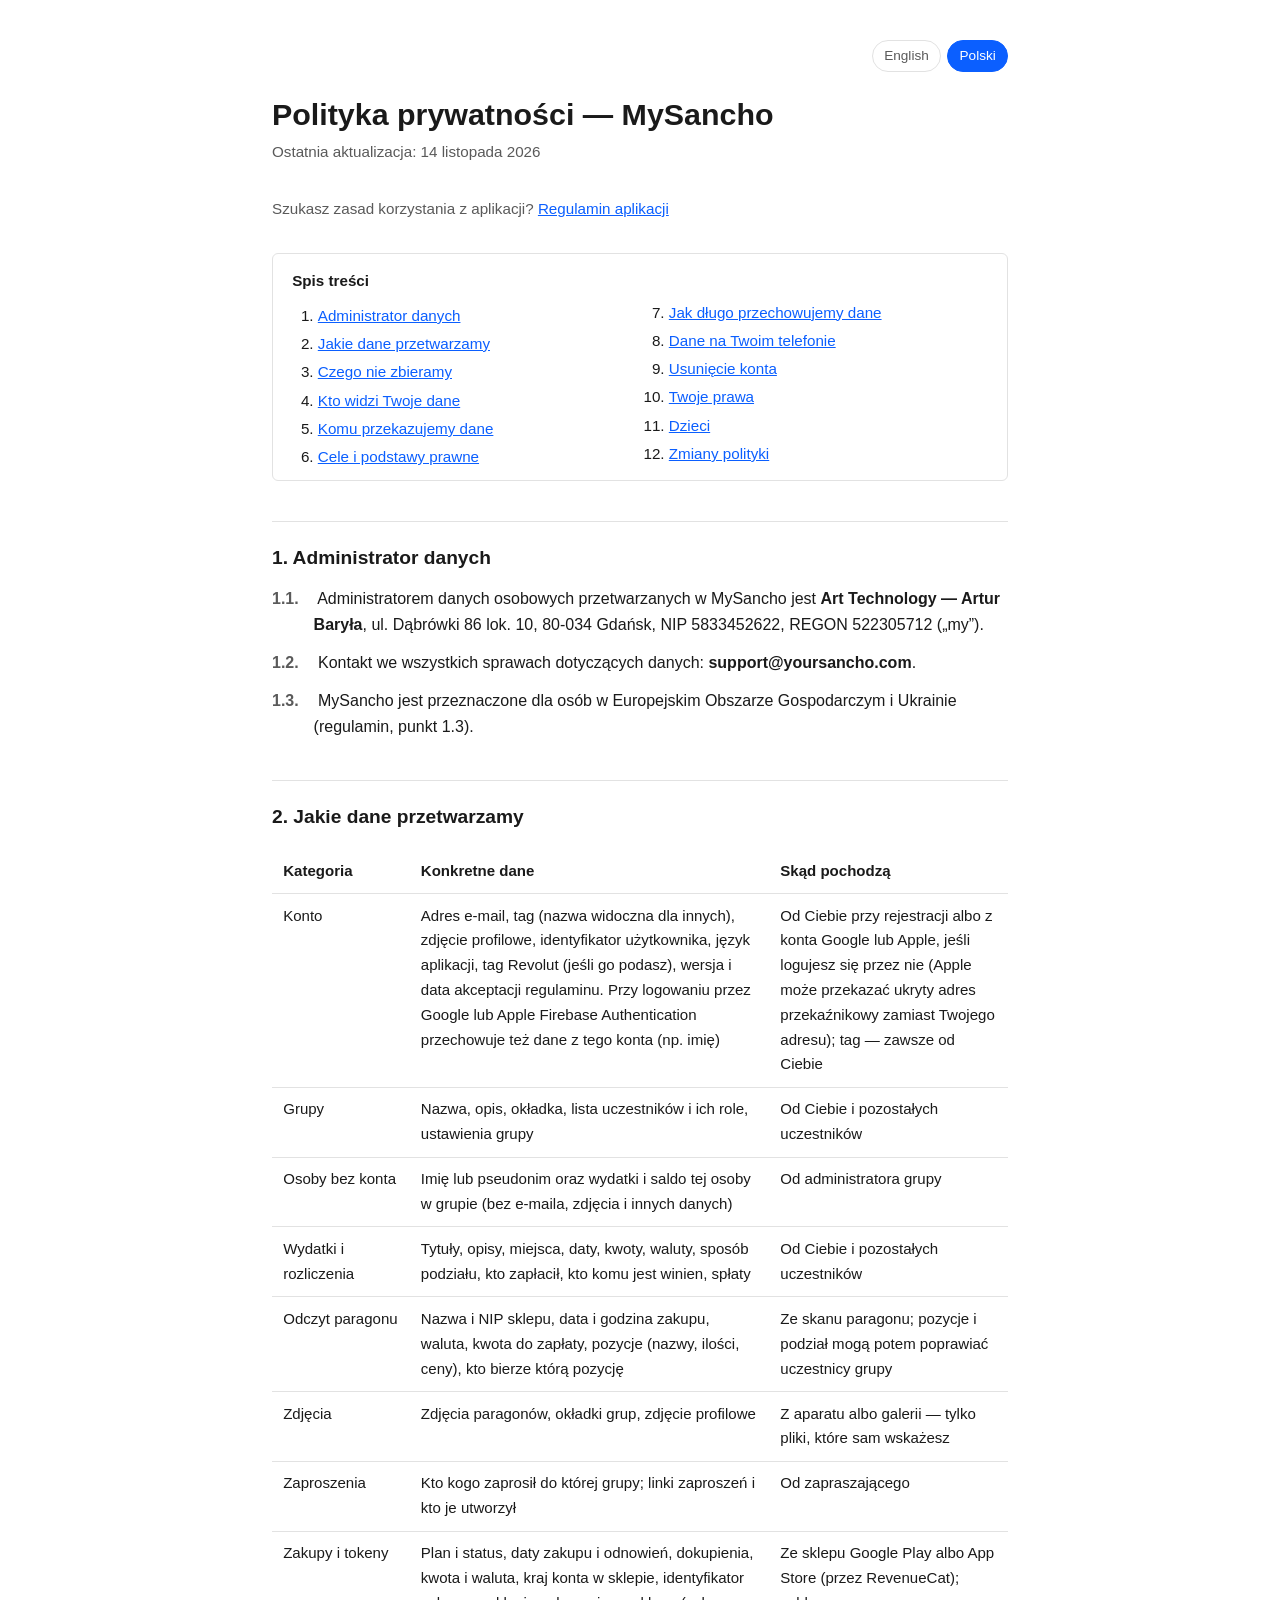
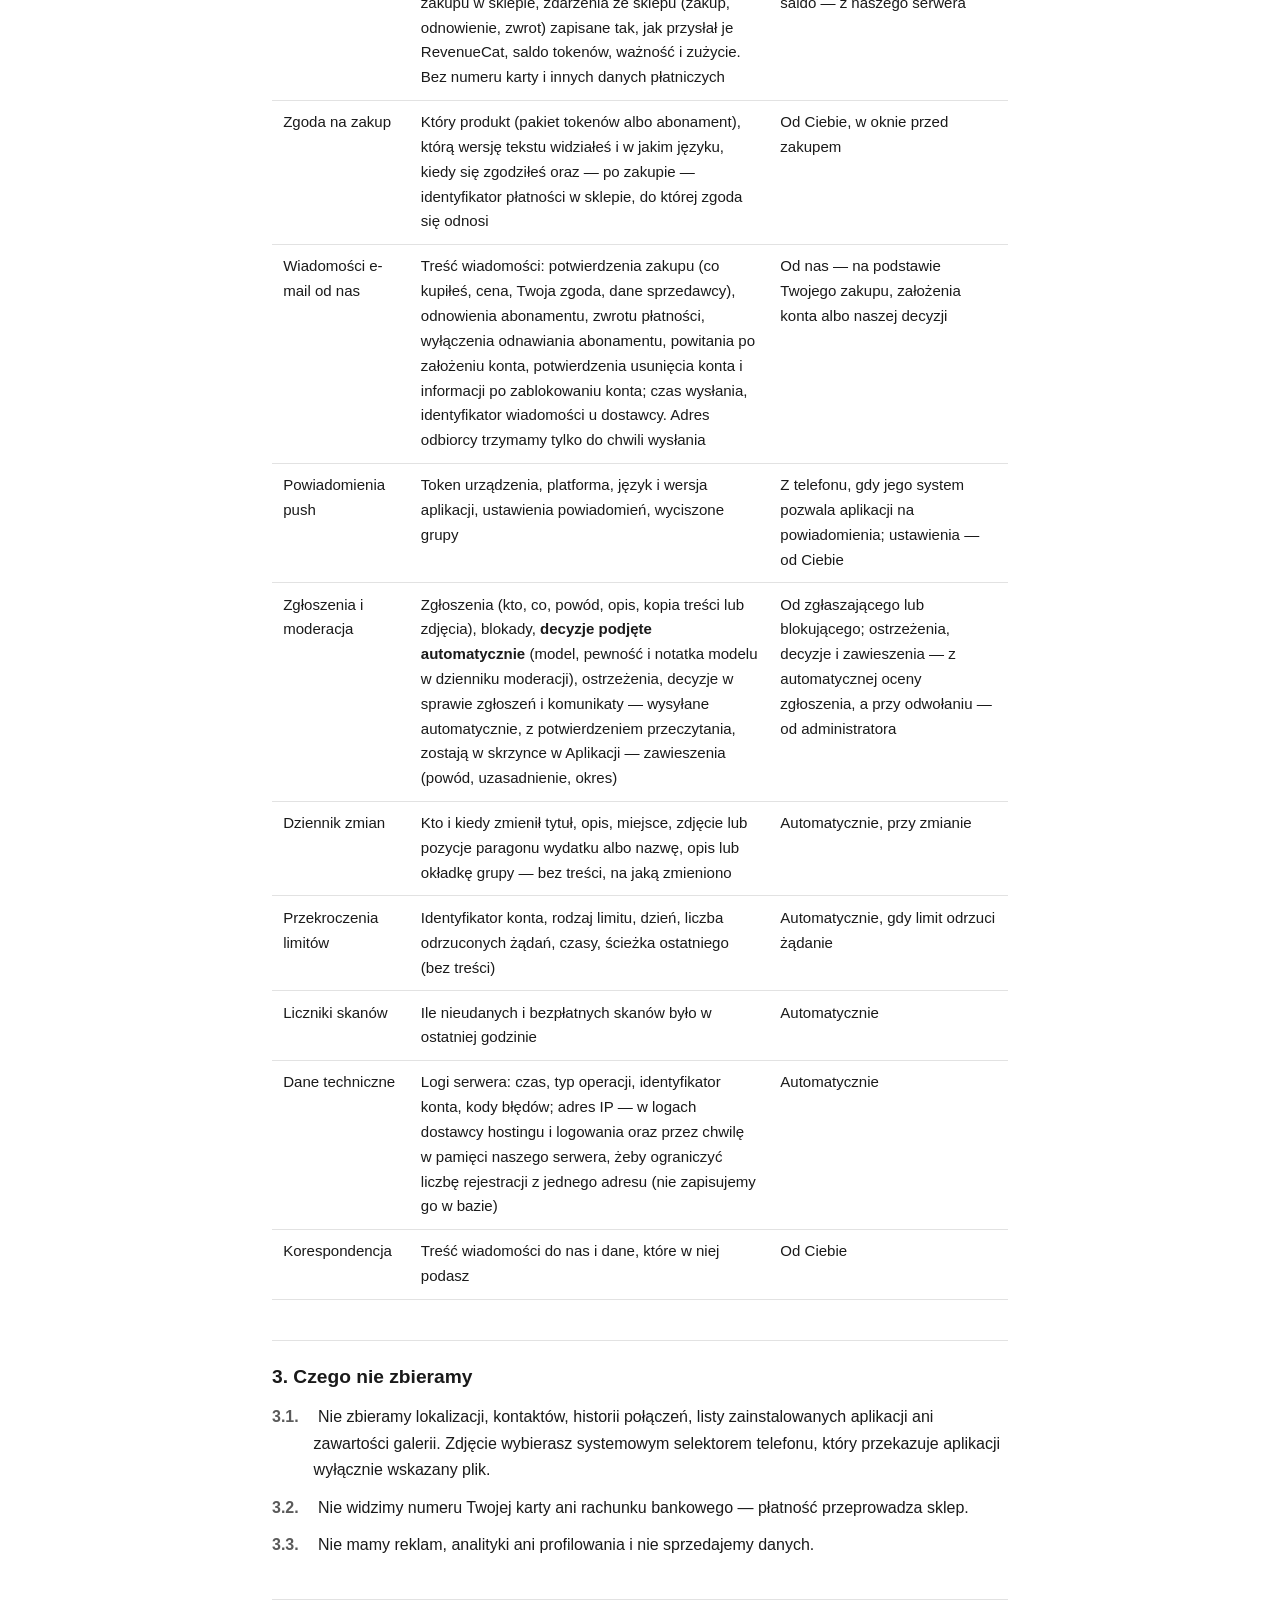
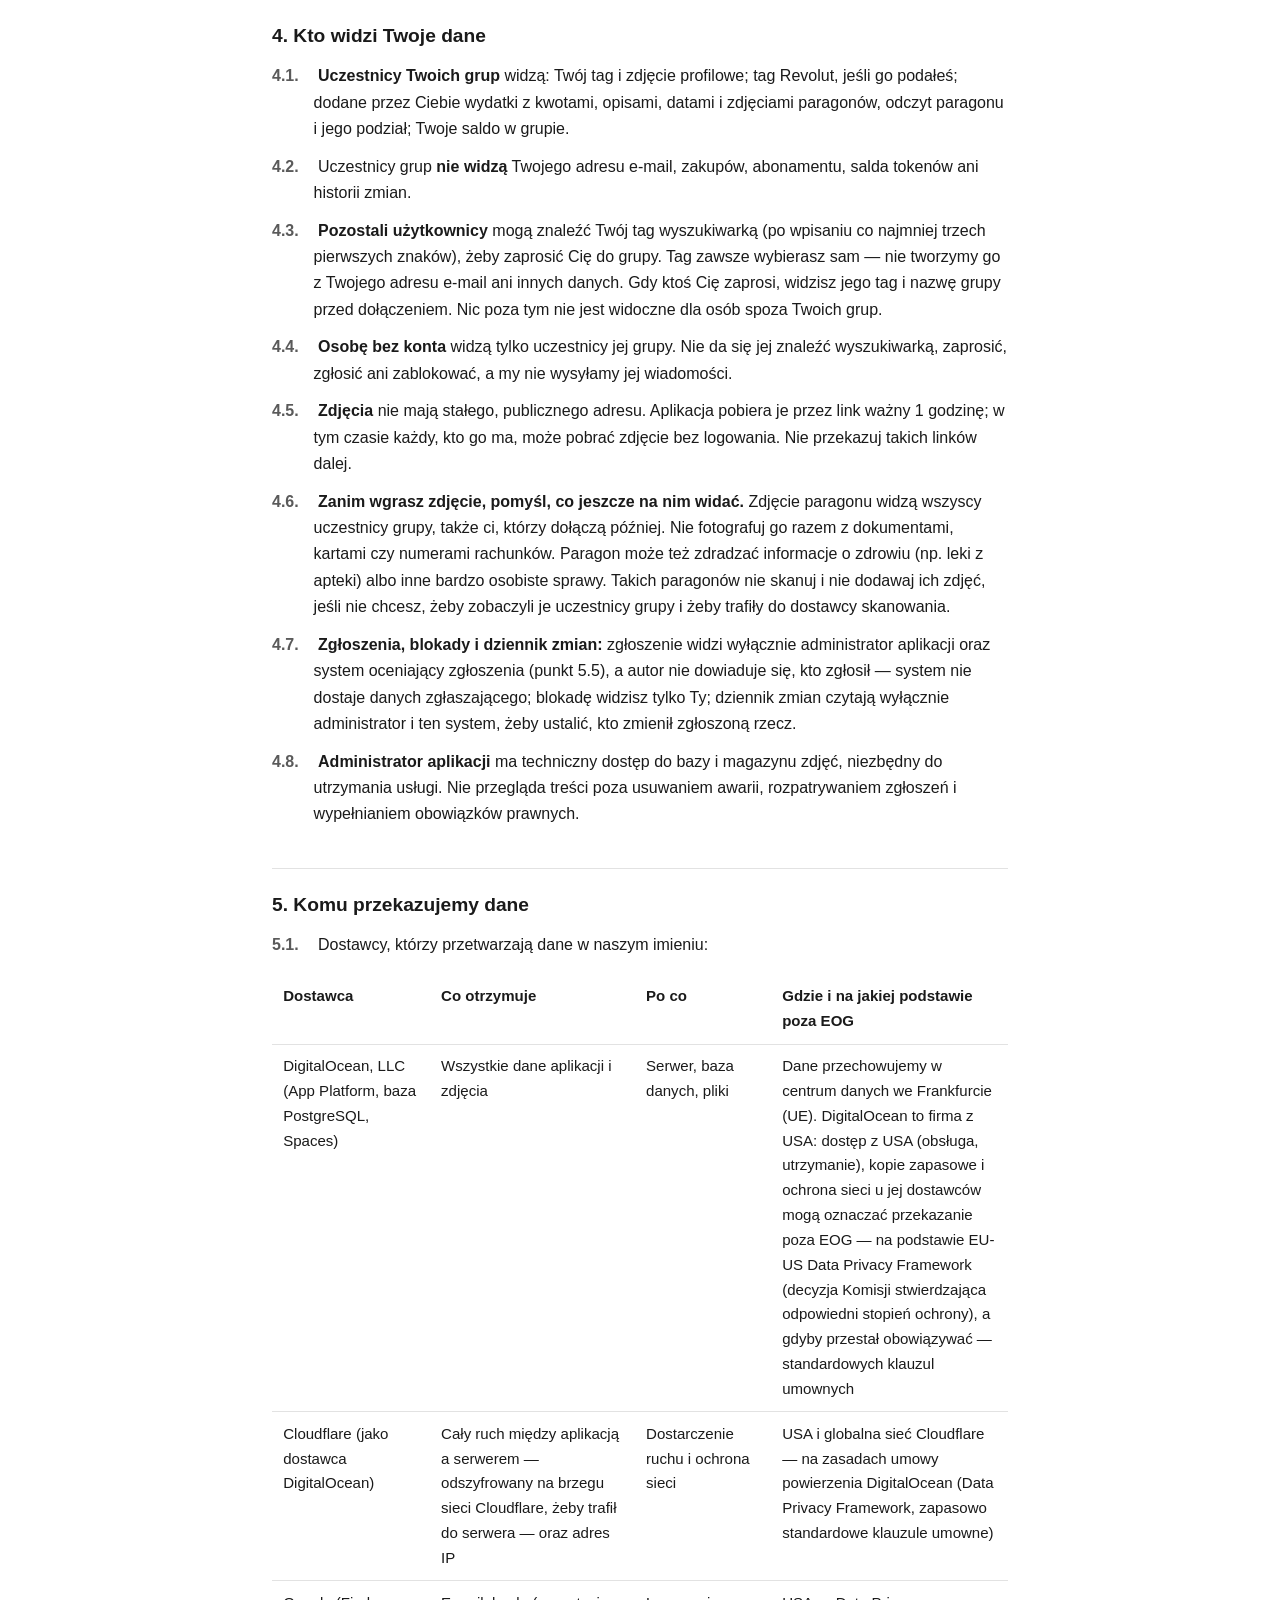
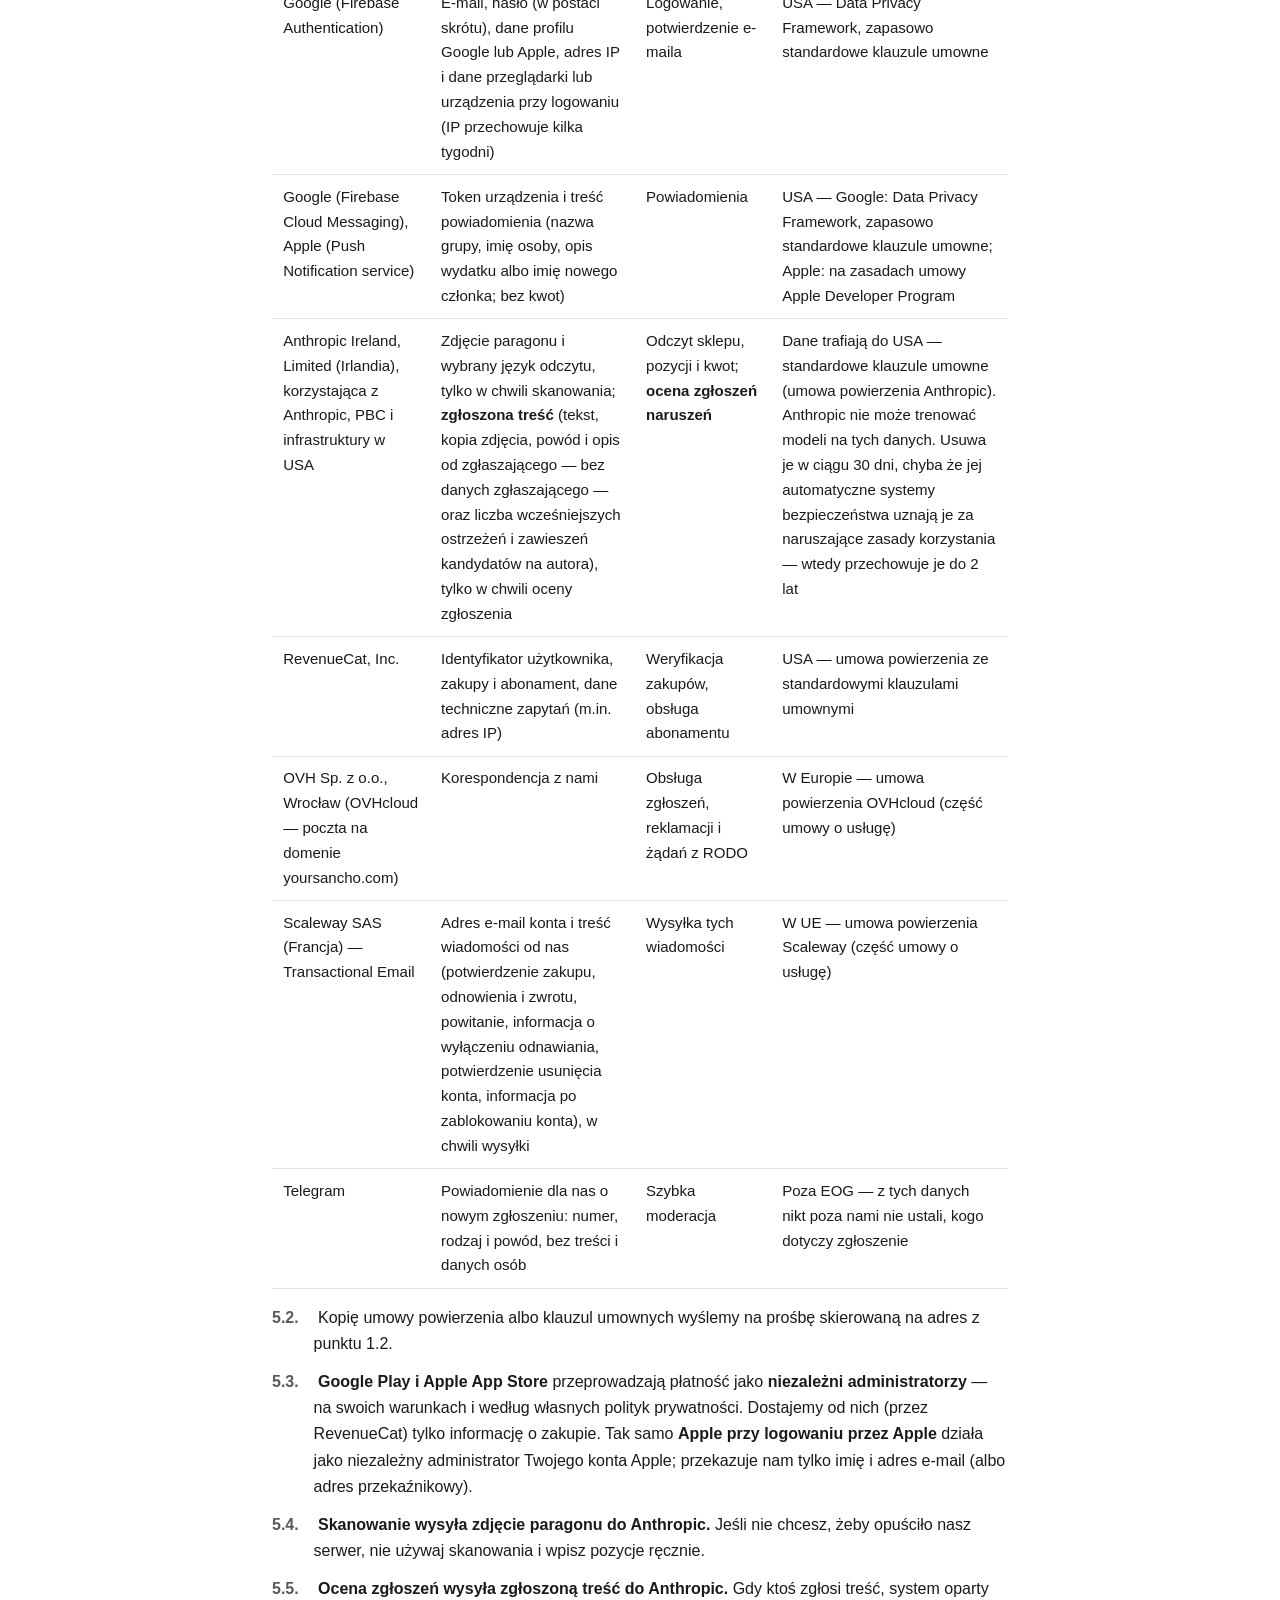
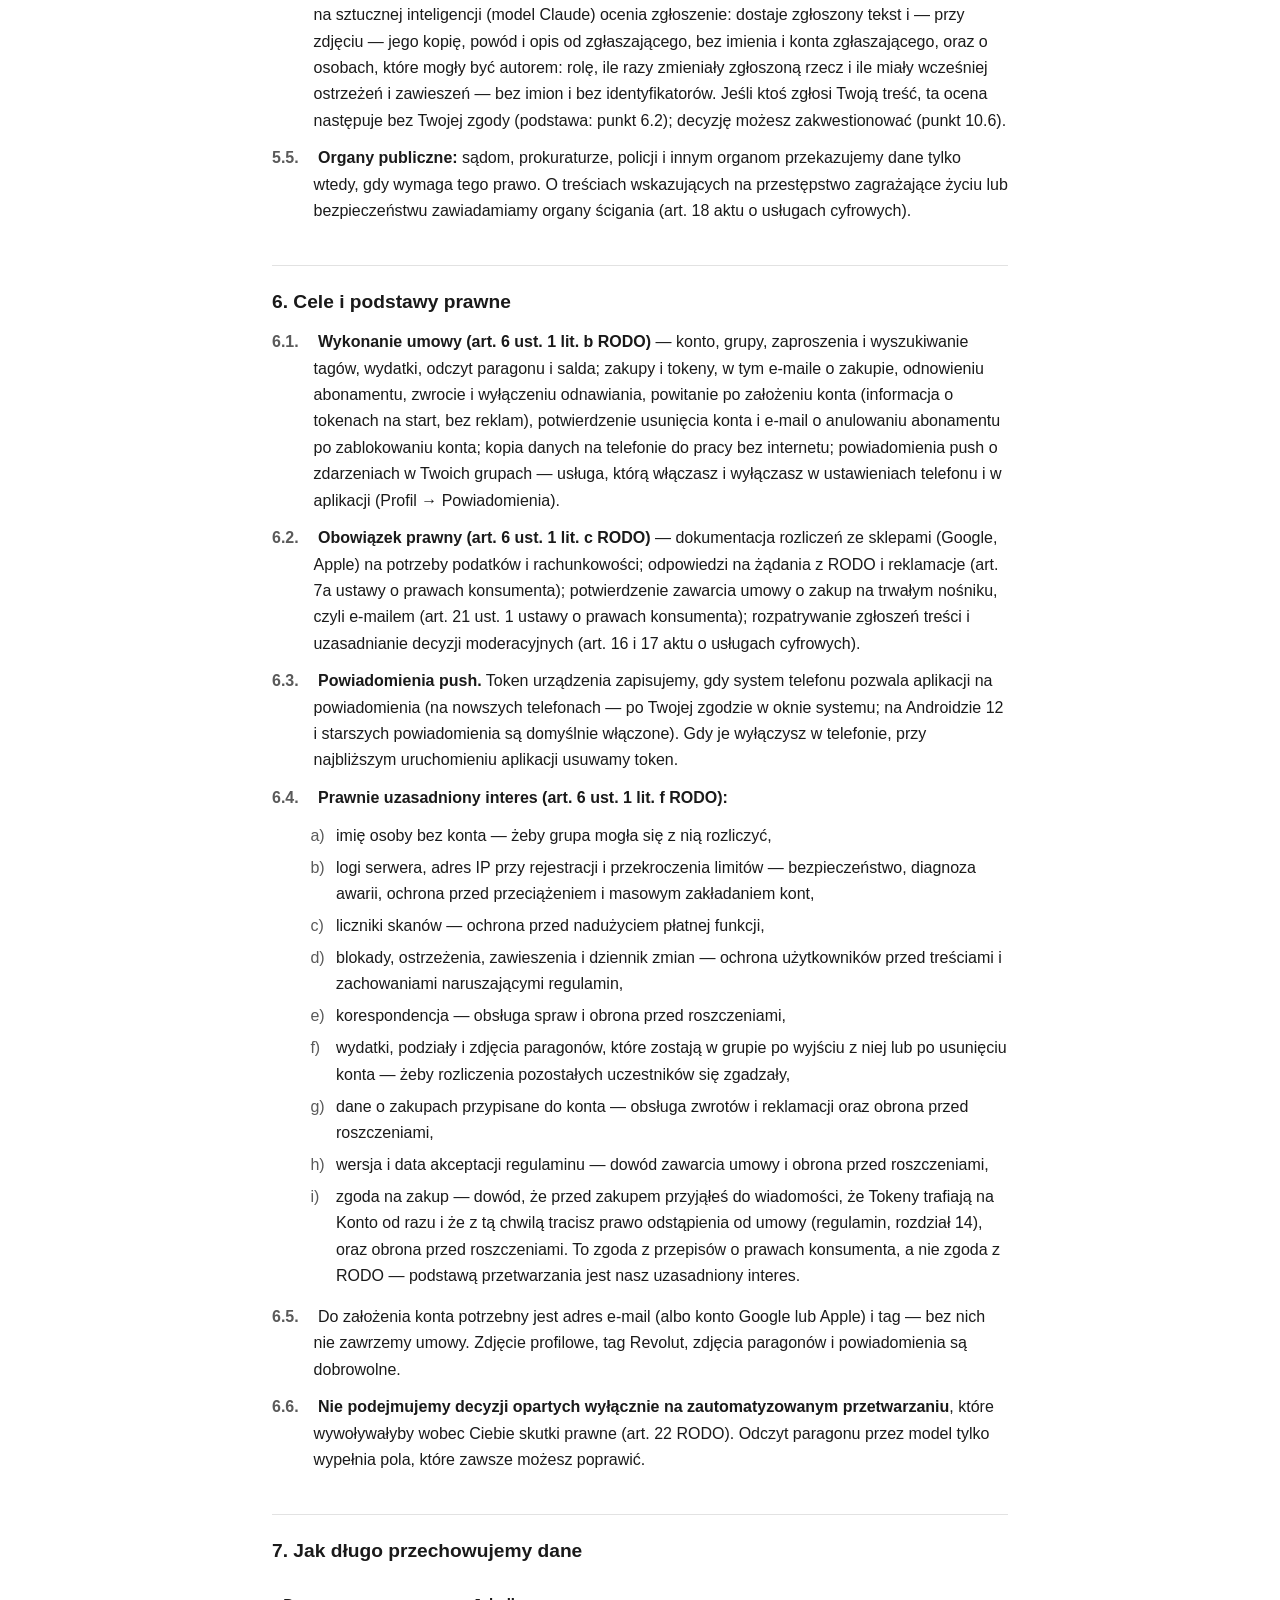
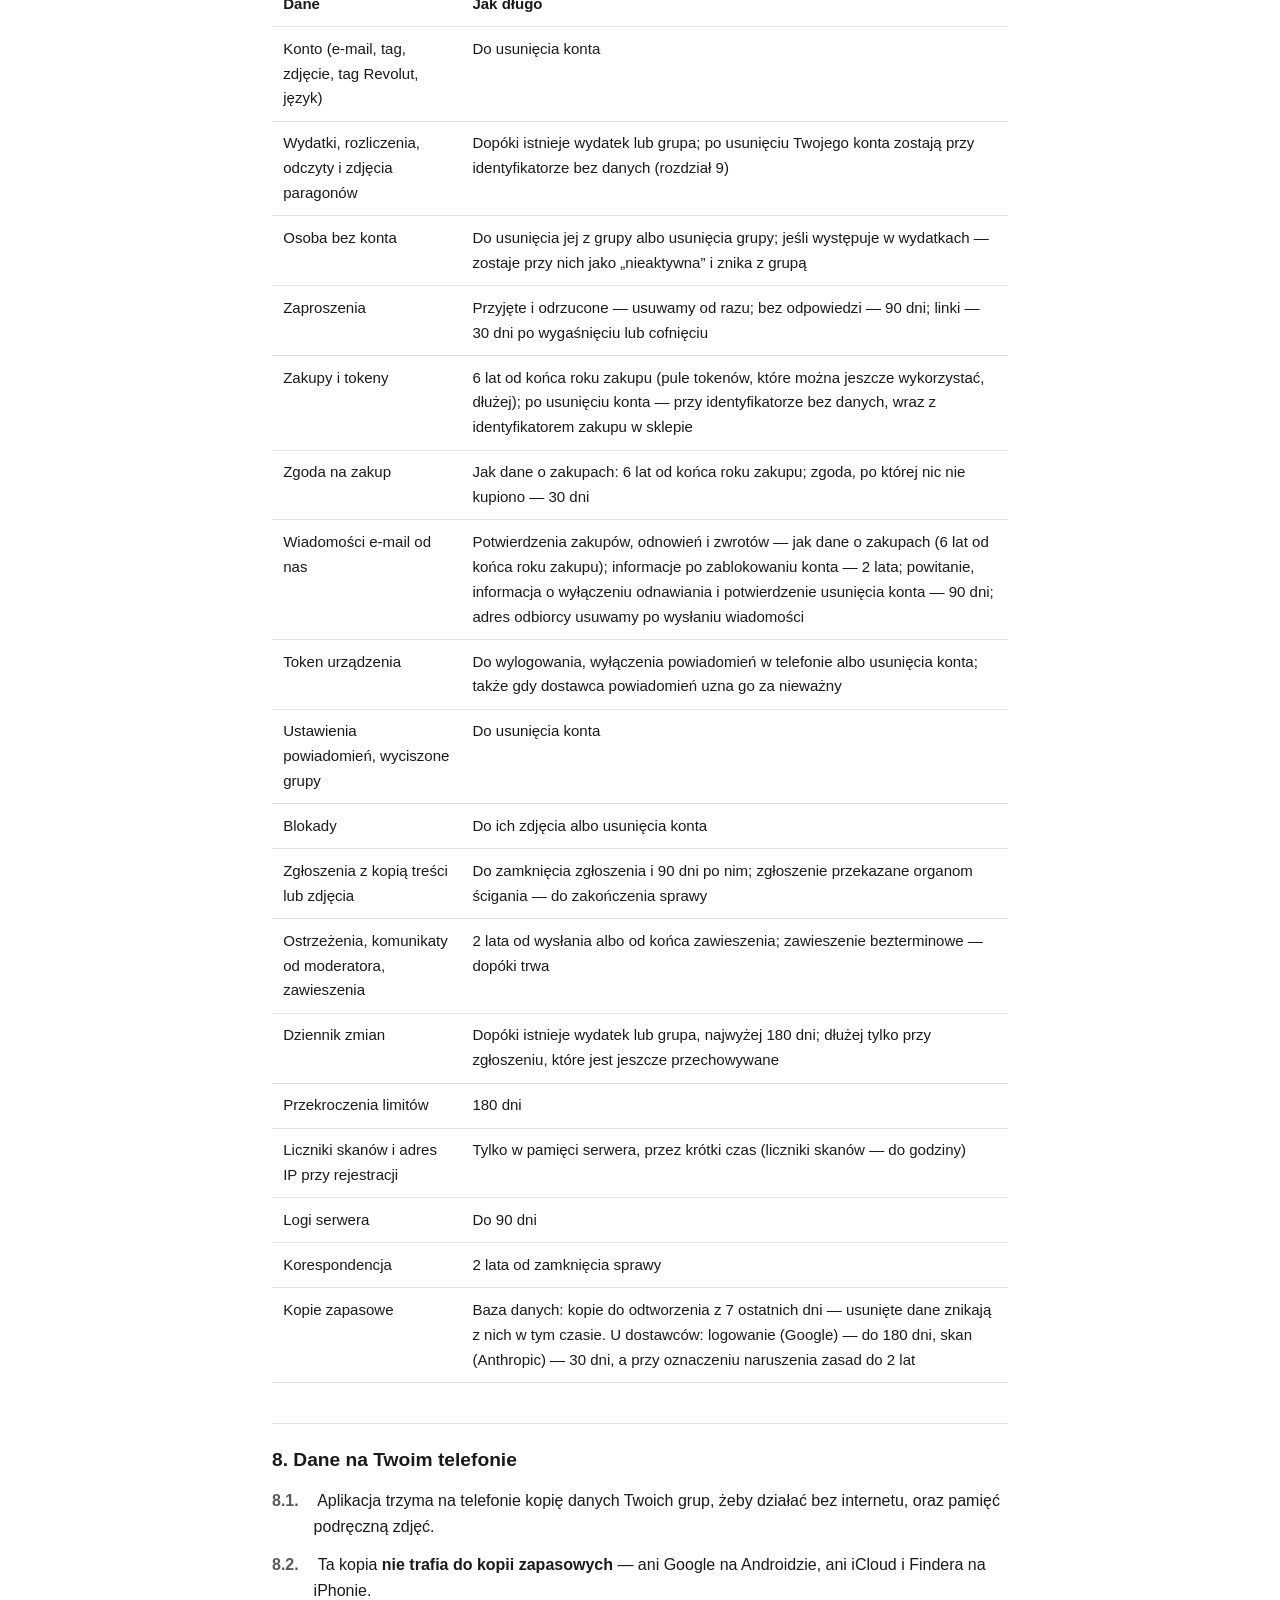
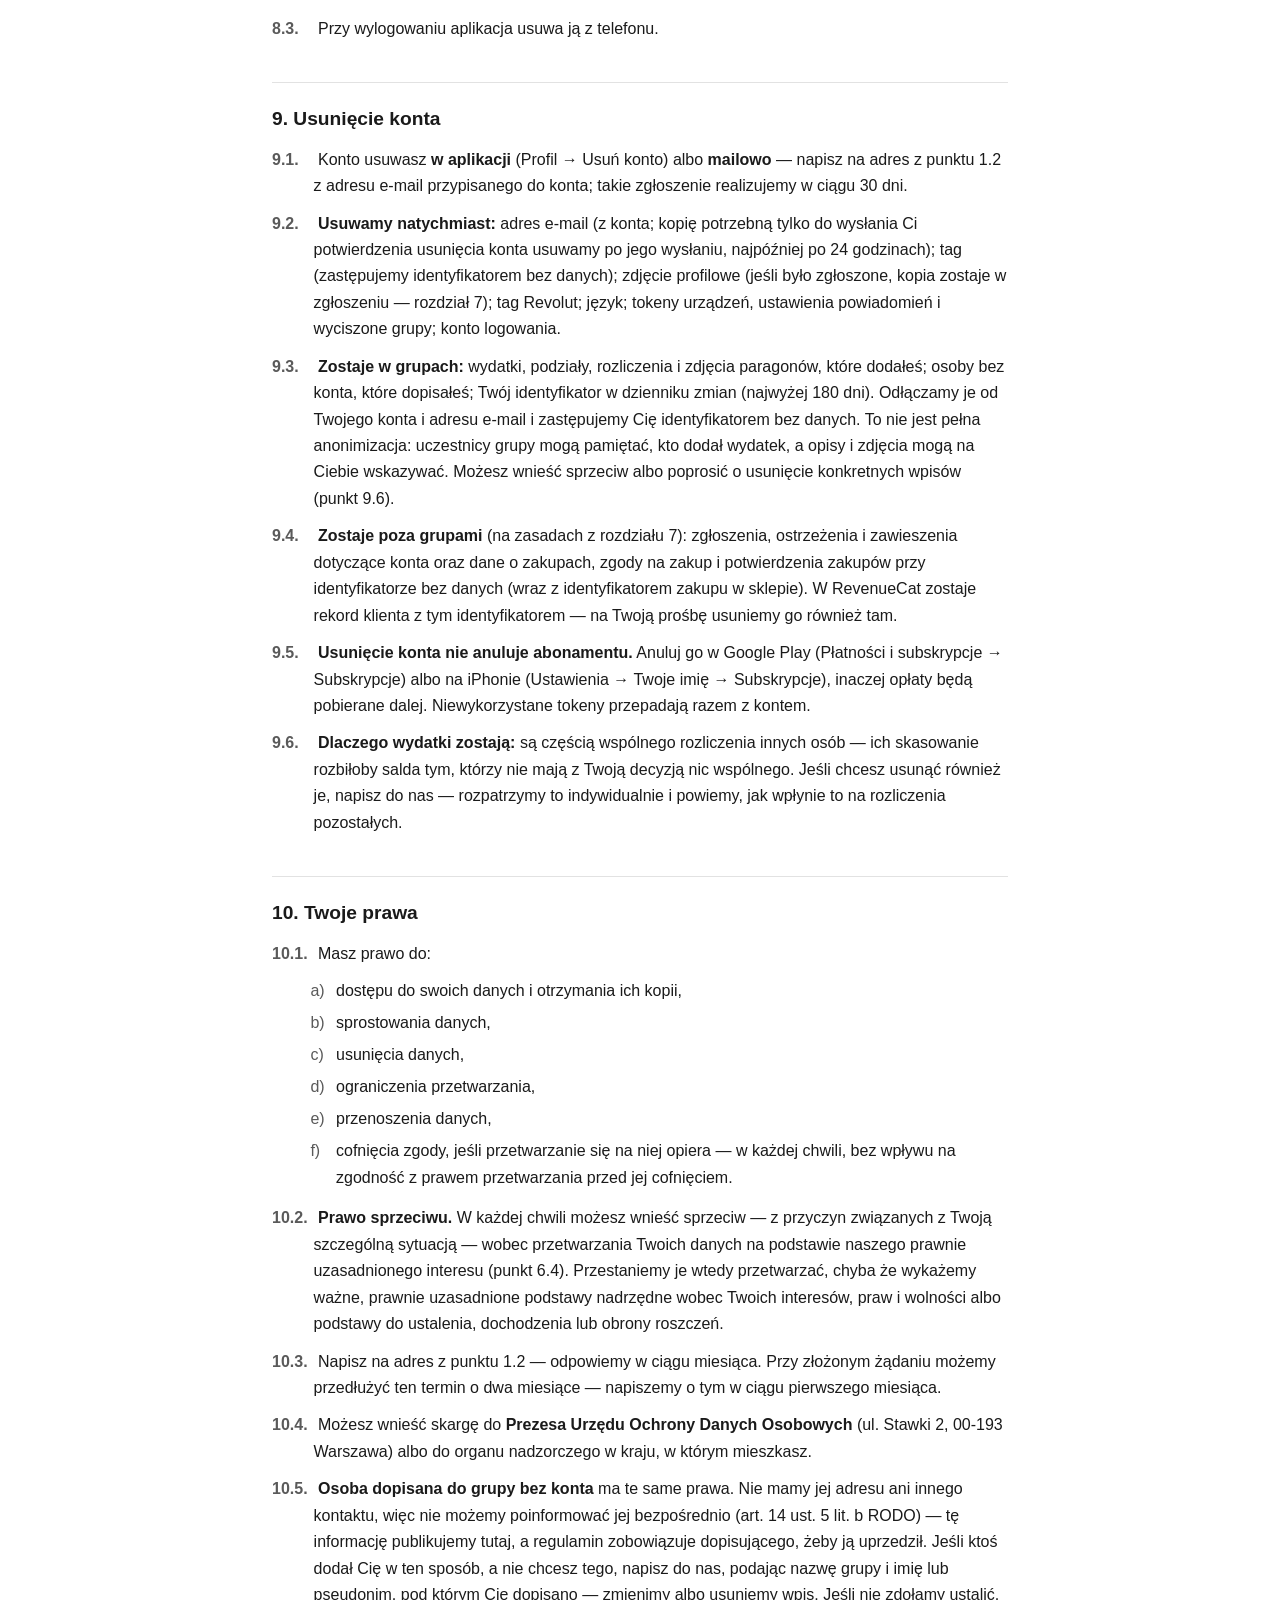
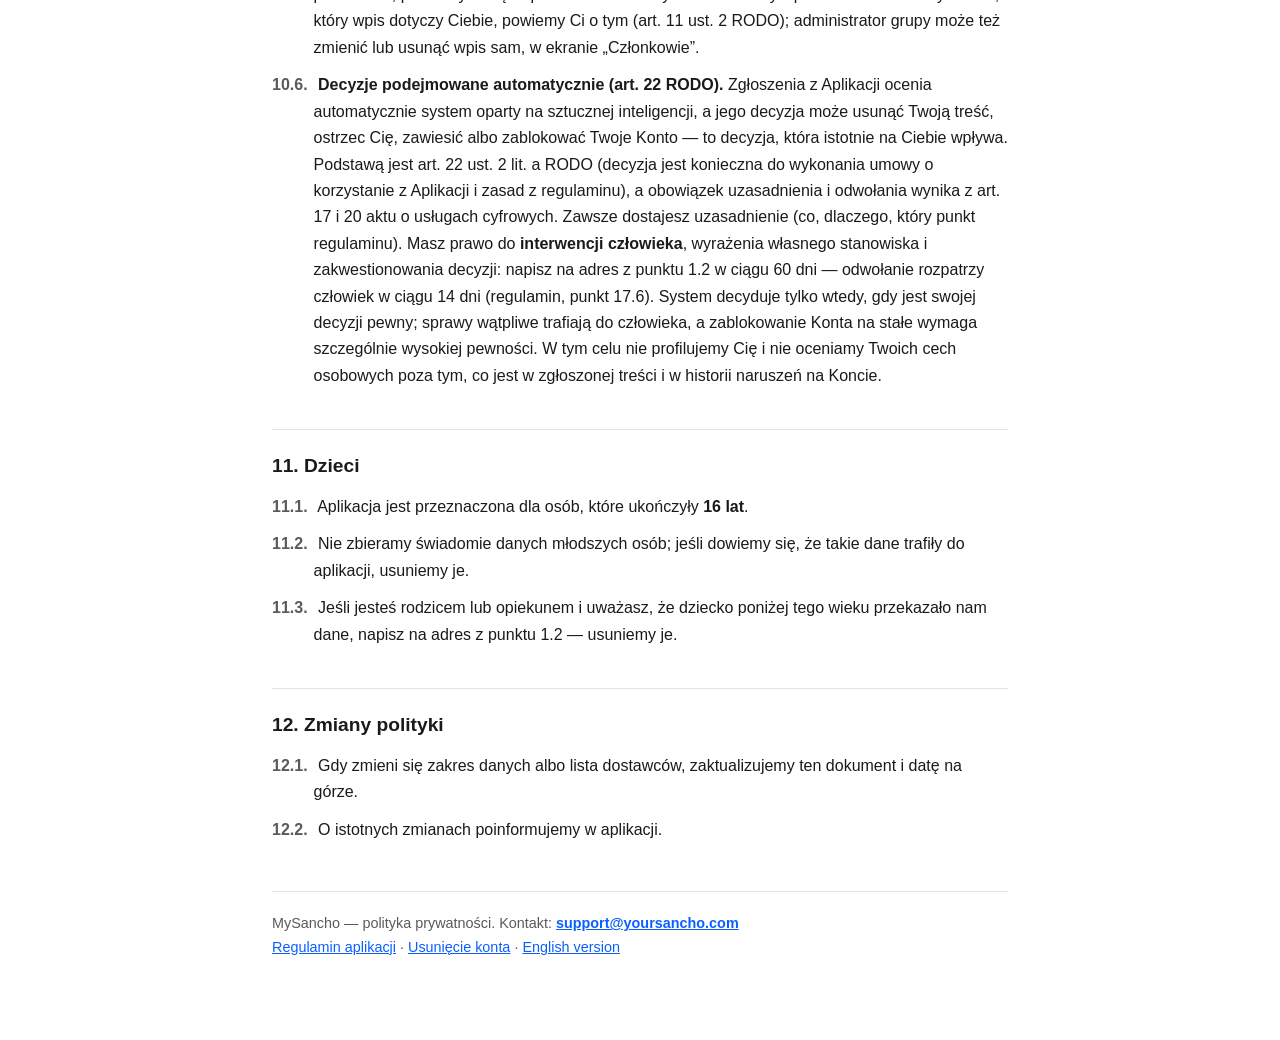
==== commit 2c3250de: "Terms of service: in force from 28 November 2026; policy and terms updated 14 November 2026 Co-Autho" ====
--- a/index.html
+++ b/index.html
@@ -20,7 +20,7 @@
 </nav>
 
 <h1>Polityka prywatności — MySancho</h1>
-<p class="sub">Ostatnia aktualizacja: 11 listopada 2026</p>
+<p class="sub">Ostatnia aktualizacja: 14 listopada 2026</p>
 <p class="docnav">Szukasz zasad korzystania z aplikacji? <a href="terms.html">Regulamin aplikacji</a></p>
 
 <nav class="toc" aria-label="Spis treści">
